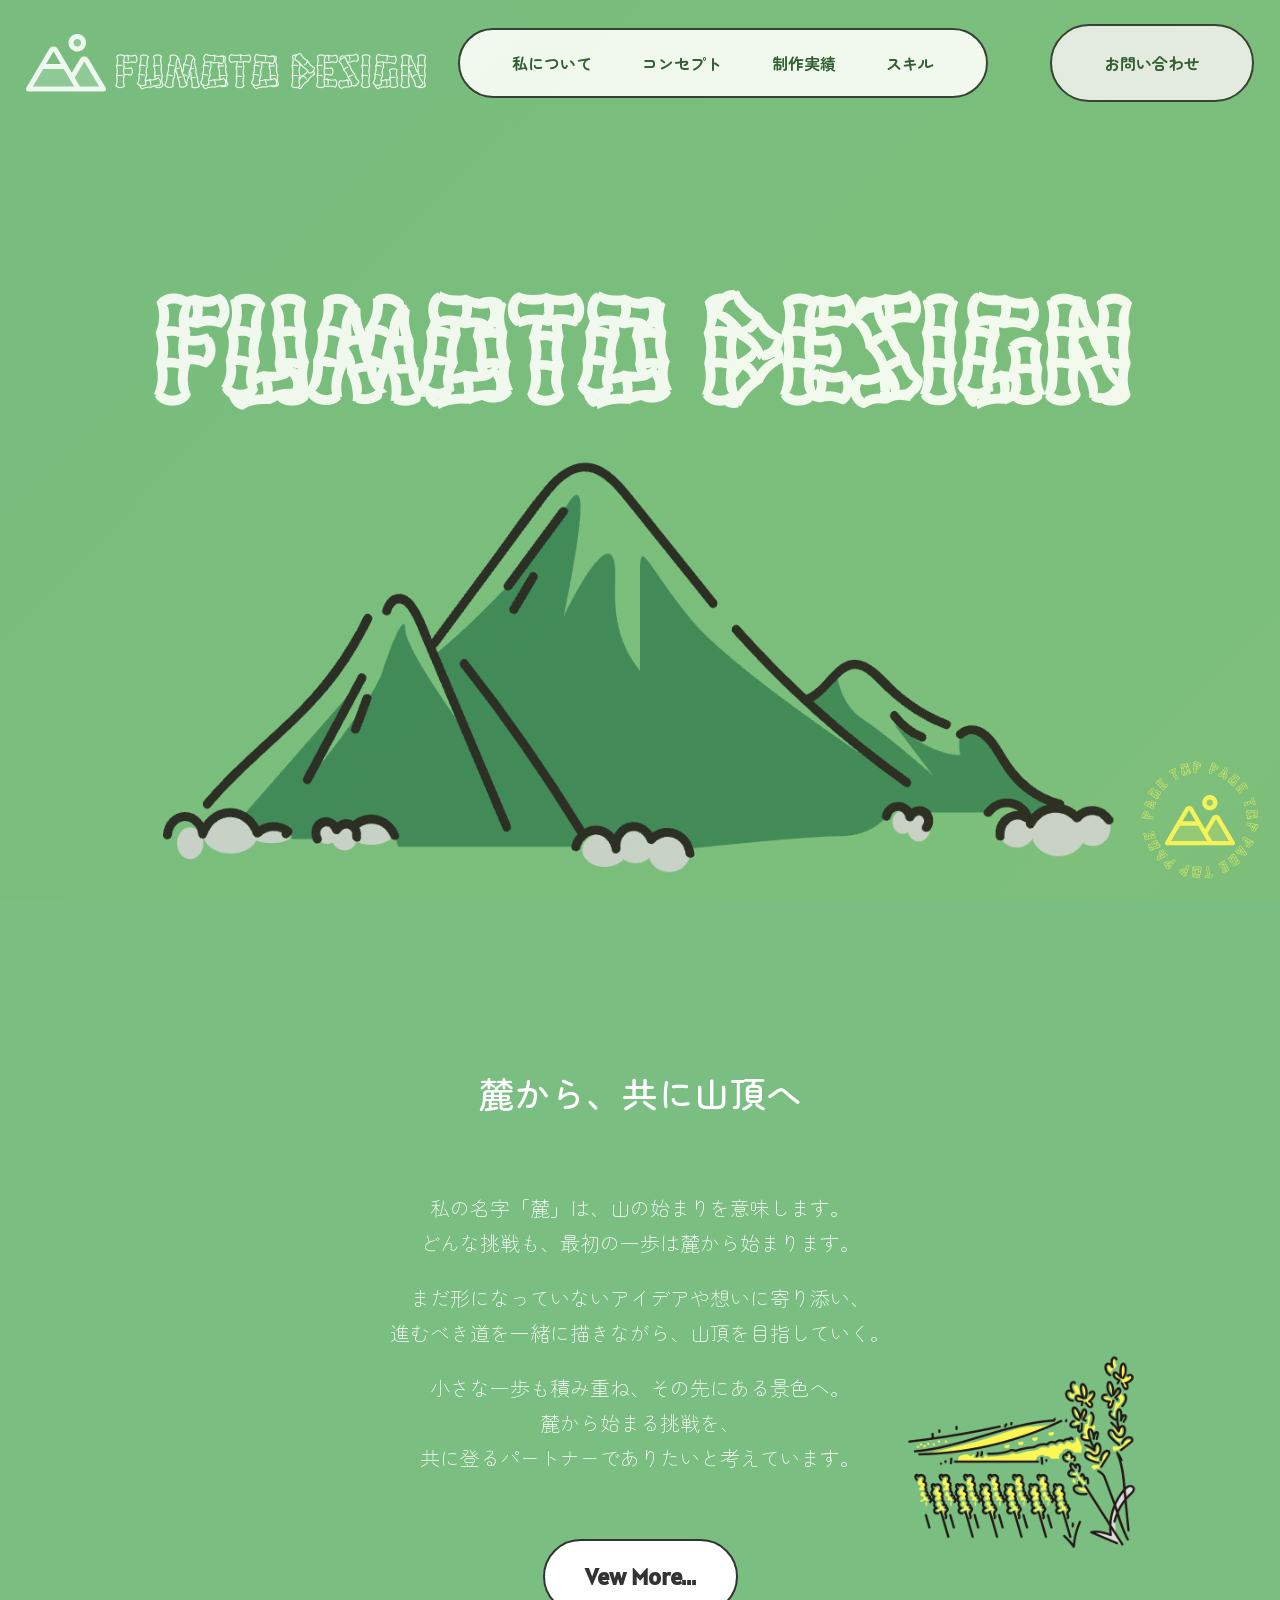
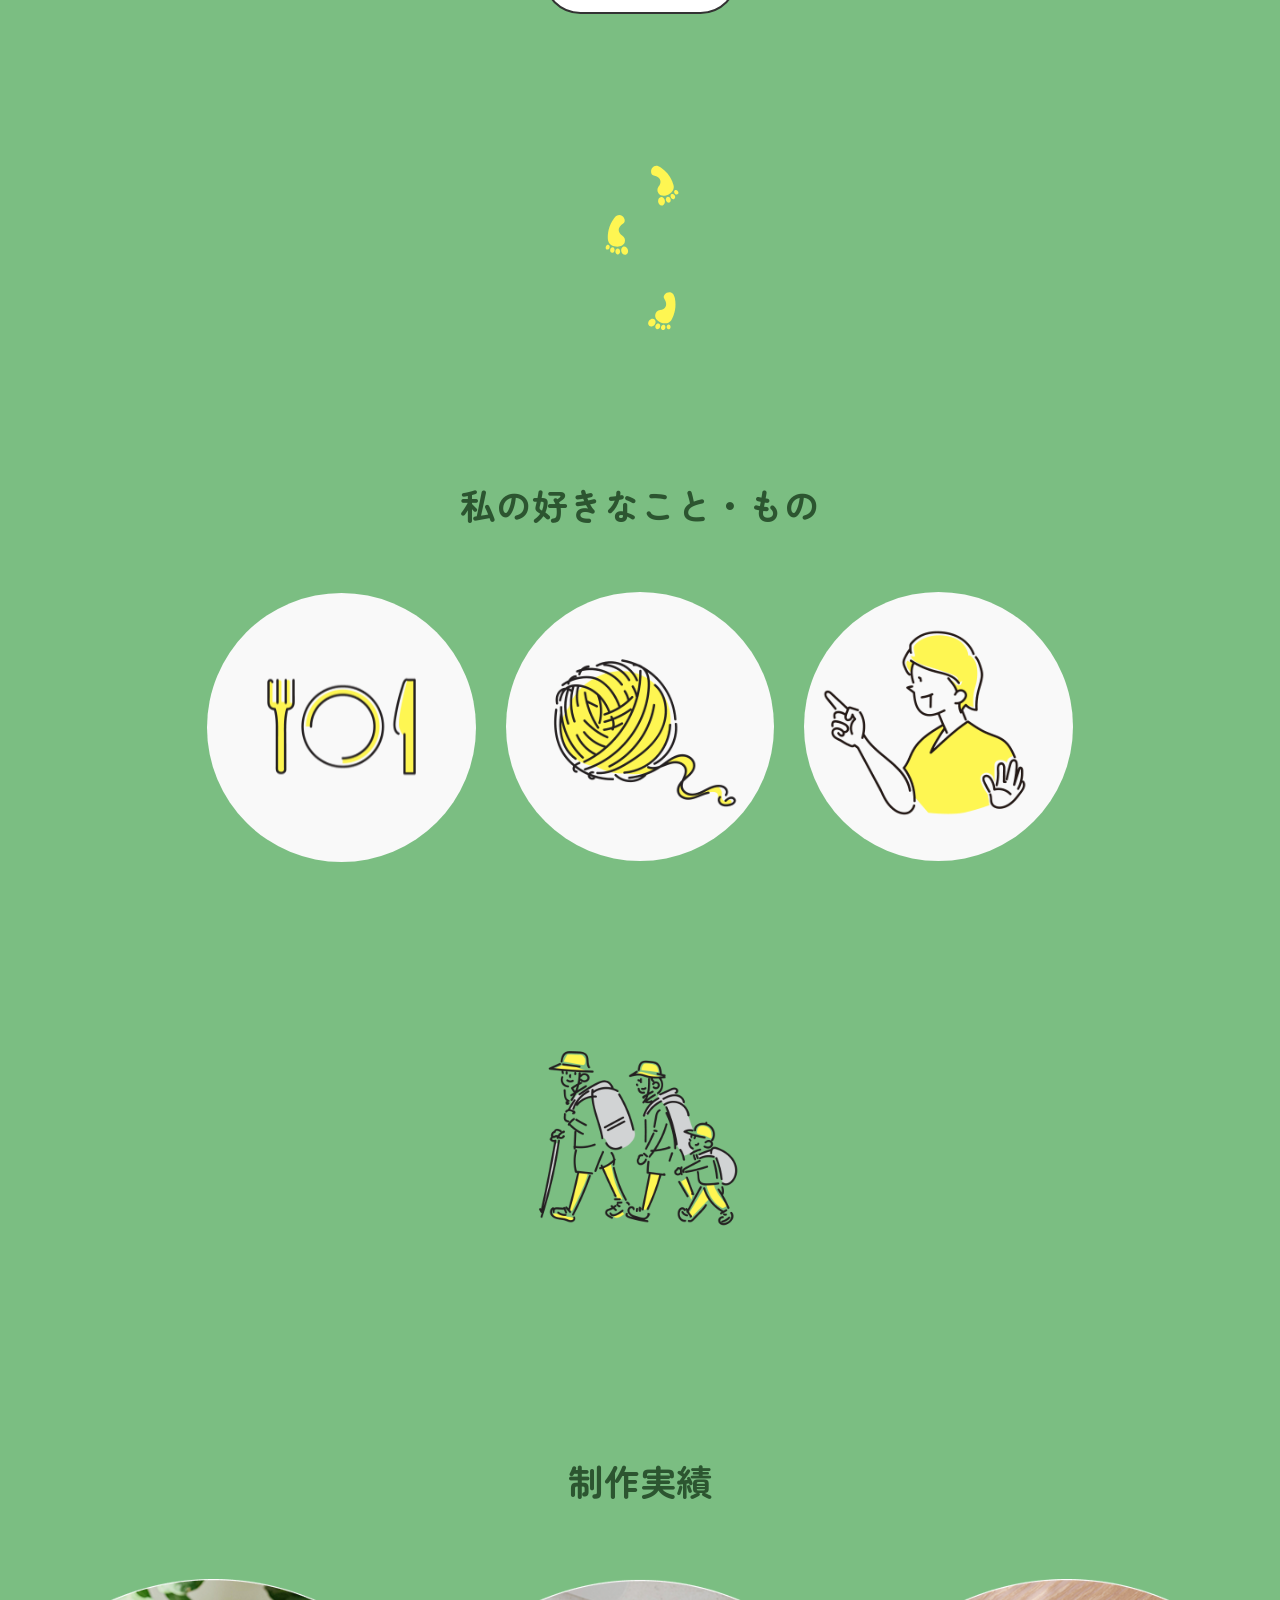
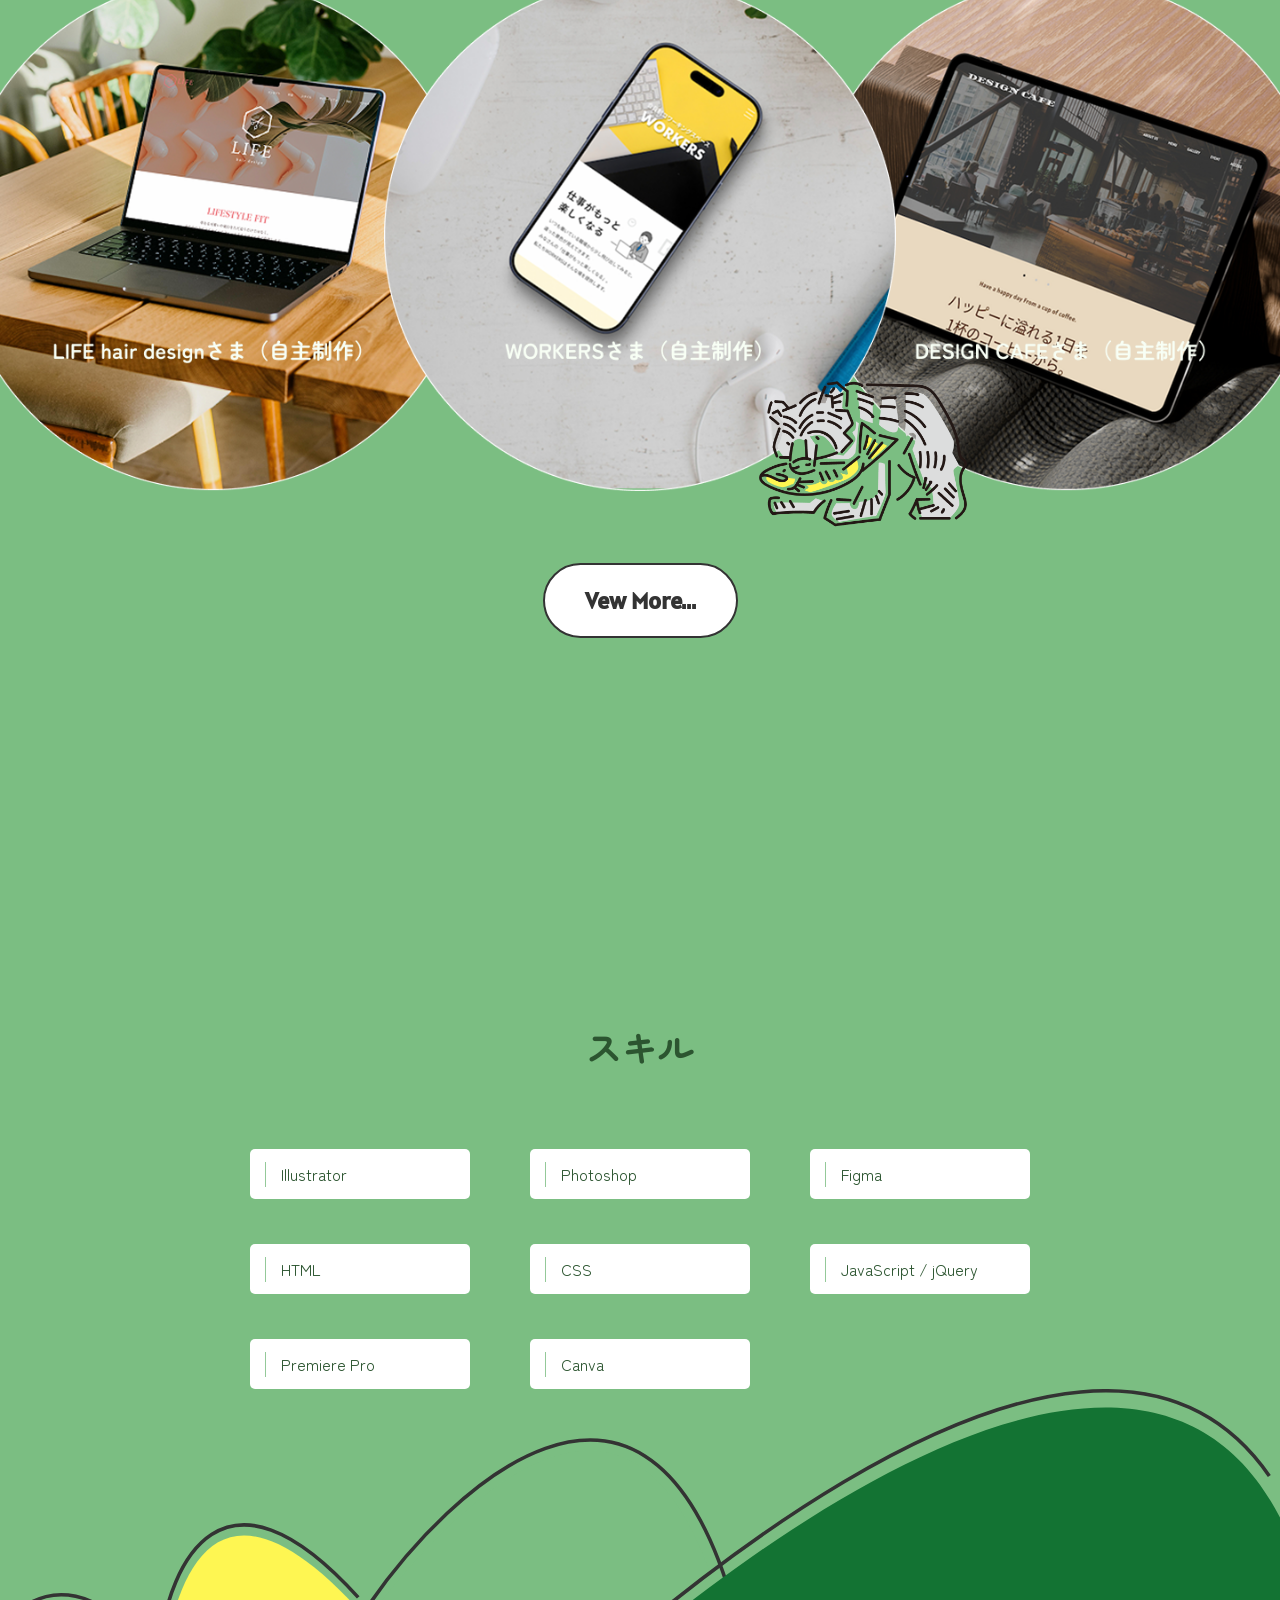
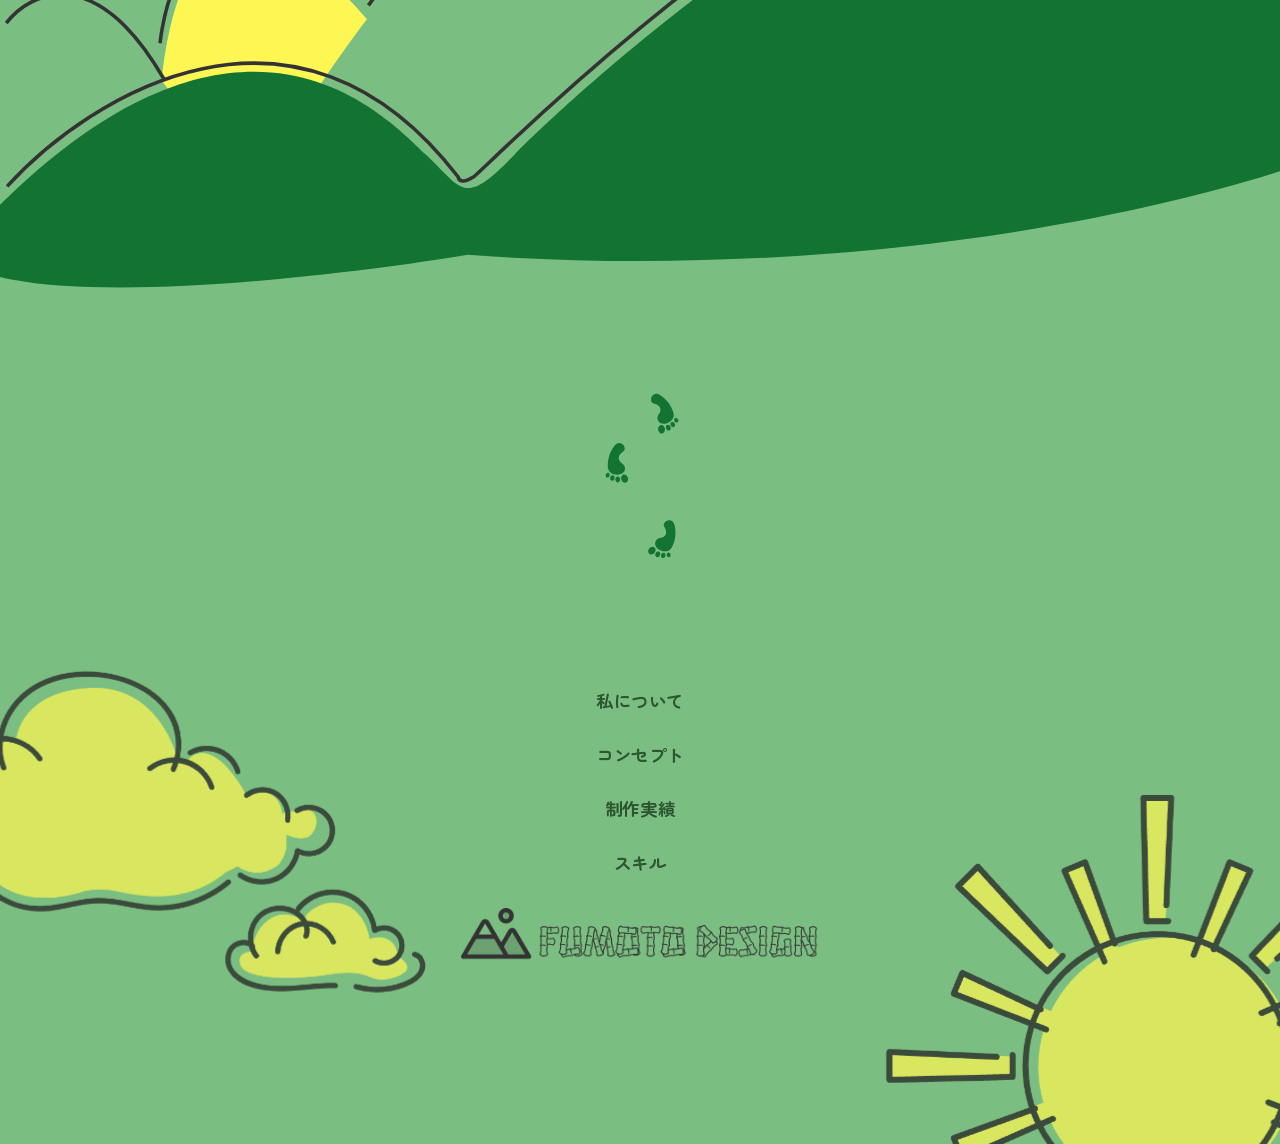
==== index.html @ b8df030d "5月7日ポートフォリオ リンクの設定" ====
<!DOCTYPE html>
<html lang="ja">

<head>
    <meta charset="UTF-8">
    <meta name="viewport" content="width=device-width, initial-scale=1.0">
    <title>ポートフォリオ_麓美和子</title>
    <link rel="stylesheet" href="./css/reset.css">
    <link rel="stylesheet" href="./css/style.css">
    <link rel="stylesheet" href="./css/about.css">
    <link rel="preconnect" href="https://fonts.googleapis.com">
    <link rel="preconnect" href="https://fonts.gstatic.com" crossorigin>
    <link
        href="https://fonts.googleapis.com/css2?family=Alatsi&family=Diplomata+SC&family=Hanalei&family=Hind:wght@300;400;500;600;700&family=Noto+Sans+JP:wght@100..900&family=Zen+Maru+Gothic:wght@400;500;700&display=swap"
        rel="stylesheet">

    <script src="https://ajax.googleapis.com/ajax/libs/jquery/3.7.1/jquery.min.js"></script>
    <script type="text/javascript" src="https://cdnjs.cloudflare.com/ajax/libs/jquery/3.6.0/jquery.min.js"></script>

</head>

<body>
    <!-- ↓ここを追加（これがないとアニメーションが映る場所がありません） -->
    <div class="circle">
        <div class="animation-bg"></div>
    </div>
    <!-- ↑ここまで -->

    <div class="mainvisual">
        <header class="header_wrap">
            <img src="./image/logo.png" alt="ロゴ">
            <nav class="pc_nav">
                <ul>
                    <li><a href="about.html">私について</a></li>
                    <li><a href="#concept">コンセプト</a></li>
                    <li><a href="production.html">制作実績</a></li>
                    <li><a href="#skill">スキル</a></li>
                </ul>
            </nav>

            <div class="sp_btn">
                <span></span>
            </div>

            <!-- スマホ版メニュー -->
            <nav class="sp_nav">
                <ul>
                    <li><a href="about.html">私について</a></li>
                    <li><a href="#concept">コンセプト</a></li>
                    <li><a href="production.html">制作実績</a></li>
                    <li><a href="#skill">スキル</a></li>
                    <li><a href="contact.html">お問い合わせ</a></li>
                </ul>
            </nav>

            <button class="pc_p"><a href="contact.html">お問い合わせ</a></button>
        </header>
        <h1>FUMOTO <br class="br-sp">DESIGN</h1>
        <div class="mainmountain">
            <img src="./image/mainmountain.svg" alt="メインの山">
        </div>
        <div class="name" id="concept">
            <p>麓から、共に山頂へ</p>
        </div>
        <div class="concept">
            <p>私の名字「麓」は、<br class="sp_br">山の始まりを意味します。<br>
                どんな挑戦も、<br class="sp_br">最初の一歩は麓から始まります。<br>
            </p>
            <p>
                まだ形になっていない<br class="sp_br">アイデアや想いに寄り添い、<br>
                進むべき道を一緒に描きながら、<br class="sp_br">山頂を目指していく。<br>
            </p>
            <p>
                小さな一歩も積み重ね、その先にある景色へ。<br>
                麓から始まる挑戦を、<br>
                共に登るパートナーでありたいと<br class="sp_br">考えています。</p>
        </div>
        <div class="grassland">
            <img src="./image/grassland.svg" alt="草原">
        </div>
    </div>


    <div class="button">
        <button>
            Vew More...
        </button>
    </div>

    <div class="yellowfootprints">
        <img src="./image/yellowfootprints.svg" alt="黄色の足跡">
    </div>

    <section>
        <h2>私の好きなこと・もの</h2>
        <div class="myfavorit">
            <div class="item">
                <img src="./image/eat.svg" onmouseover="this.src='./image/eat_hover.svg'"
                    onmouseout="this.src='./image/eat.svg'">
                <p class="eat_p">EAT</p>
            </div>

            <div class="item">
                <img src="./image/make.svg" onmouseover="this.src='./image/make_hover.svg'"
                    onmouseout="this.src='./image/make.svg'">
                <p class="make_p">MAKE</p>
            </div>

            <div class="item">
                <img src="./image/speak.svg" onmouseover="this.src='./image/talk_hover.svg'"
                    onmouseout="this.src='./image/speak.svg'">
                <p class="talk_p">TALK</p>
            </div>
        </div>
        <div class="more_p">
            <button>Vew More...</button>
        </div>
    </section>

    <section class="climber">
        <img src="./image/climber.svg" alt="登山者">
    </section>

    <section>
        <h2>制作実績</h2>
        <div class="productionresults_pc">
            <img src="./image/productionresults_pc.png" alt="制作実績">
            <div class="bear">
                <img src="./image/bear.svg" alt="クマ">
            </div>
        </div>
        <div class="production_sp">
            <img src="./image/hairsalon_sp.png" alt="ヘアサロンの画像">
            <img src="./image/workers_sp.png" alt="ワーカーズの画像">
            <img src="./image/designcafe_sp.png" alt="デザインカフェの画像">
        </div>
        <div class="button2">
            <button>
                Vew More...
            </button>
        </div>
        <div class="tree">
            <img src="./image/yellowtree_sp.svg" alt="黄色の木">
            <img src="./image/yellowtree_sp.svg" alt="黄色の木">
        </div>
    </section>
    <section class="skill-top" id="skill">
        <h2>スキル</h2>
        <div class="skill-card">
            <div class="skill1">
                <p>Illustrator</p>
                <p>Photoshop</p>
                <p>Figma</p>
            </div>
            <div class="skill2">
                <p>HTML</p>
                <p>CSS</p>
                <p>JavaScript / jQuery</p>
            </div>
            <div class="skill3">
                <p>Premiere Pro</p>
                <p>Canva</p>
            </div>
        </div>
        <div class="mountainillustration">
            <img src="./image/mountainillustration.svg" alt="山のイラスト">
        </div>
    </section>

    <div class="greenfootprints">
        <img src="./image/greenfootprints.svg" alt="緑の足跡">
    </div>
    <footer>
        <ul>
            <li><a href="about.html">私について</a></li>
            <li><a href="#concept">コンセプト</a></li>
            <li><a href="production.html">制作実績</a></li>
            <li><a href="#skill">スキル</a></li>
        </ul>
        <div class="logoblack">
            <img src="./image/logo-black.png" alt="黒いロゴ">
        </div>
        <div class="sun">
            <img src="./image/sun.svg" alt="太陽">
        </div>
        <div class="cloud">
            <img src="./image/cloud.svg" alt="雲">
        </div>
    </footer>


    <a href="#" class="circle-top-btn">
        <div class="rotating-text">
            <svg viewBox="0 0 100 100">
                <path id="circlePath" d="M 50, 50 m -47, 0 a 47,47 0 1,1 94,0 a 47,47 0 1,1 -94,0" fill="none" />
                <text>
                    <textPath href="#circlePath">
                        PAGE TOP PAGE TOP PAGE TOP PAGE TOP
                    </textPath>
                </text>
            </svg>
        </div>
        <img src="./image/logoyellow.svg" alt="ページトップボタンの通常時" class="img-default">
        <img src="./image/topbuttongreen.svg" alt="ページトップボタンの黄色版" class="img-scroll">
    </a>


    <script>
        $(function () {
            $(".sp_btn").on("click", function () {
                $(".sp_btn").toggleClass("open");
                $(".sp_nav").fadeToggle();
            });
        })

        // スクロールするとロゴの色変更
        $(function () {
            $(window).on("scroll", function () {
                const mountain = $(".mountainillustration").offset().top; + $(".mountainillustration").innerHeight();
                const windowHeight = $(window).innerHeight()
                if (mountain - windowHeight + 300 < $(this).scrollTop()) {
                    $(".js-header").addClass("headerColorScroll");
                    $(".circle-top-btn").addClass("is-active");
                } else {
                    $(".js-header").removeClass("headerColorScroll");
                    $(".circle-top-btn").removeClass("is-active");
                }
            });
        });
    </script>

</body>

<div id="loading">
    <div class="kvArea" id="loading_box">
        <div class="img_box"><img src="./image/loading.svg" alt="" class="fadeUp"></div>
    </div>
</div>

<script>
    $(window).on('load', function () {
        $("#loading").delay(1500).fadeOut('slow');//ローディング画面を1.5秒（1500ms）待機してからフェードアウト
        $("#loading_box").delay(1200).fadeOut('slow');//ローディング画像を1.2秒（1200ms）待機してからフェードアウト
    });
</script>

</html>
---- css/style.css ----
@charset "utf-8";

html {
    scroll-behavior: smooth;
}

body {
    background: linear-gradient(#61bb6a, #d3e6d5);
}





/* 円が消えた後に、下のコンテンツを触れるようにするための設定 */
.circle {
    pointer-events: none;
}

.circle .animation-bg {
    background: #7BBE82;
    /* あなたのブランドカラーですね */
    position: fixed;
    z-index: 9999;
    /* 他のどの要素よりも上に表示させる */
    top: calc(50% - 1rem);
    left: calc(50% - 1rem);
    width: 2rem;
    height: 2rem;
    border-radius: 50%;

    /* アニメーションの指示 */
    animation-name: PageAnime-circle;
    animation-duration: 0.8s;
    animation-timing-function: ease-in-out;
    animation-fill-mode: forwards;
}

/* アニメーションの中身：巨大(100倍)から消失(0)へ */
@keyframes PageAnime-circle {
    0% {
        transform: scale(100);
        opacity: 1;
    }

    100% {
        transform: scale(0);
        opacity: 1;
    }
}










.mainvisual {
    color: #ffffff;
}

.pc_nav a {
    /* 下準備：アニメーションを滑らかにするため */
    background-image: linear-gradient(yellow, yellow);
    background-repeat: no-repeat;
    background-position: center left;
    /* 線の開始位置 */
    background-size: 0% 30%;
    /* 最初は横幅0%、高さ40%（線の太さ） */
    transition: background-size 0.3s;

    display: inline;
    /* インライン要素に適用 */
    text-decoration: none;
}

.pc_nav a:hover {
    cursor: pointer;
    background-size: 100% 40%;
}

.pc_p:hover,
.button button:hover,
.button2 button:hover,
.more_p button:hover {
    cursor: pointer;
    background-color: #FFFCB8;
}


.header_wrap {
    display: flex;
    justify-content: space-between;
    align-items: center;
    padding: 24px 2% 0;
    position: absolute;
    top: 0;
    left: 0;
    width: 100%;
    box-sizing: border-box;
}

.header_wrap p,
.pc_nav {
    background: #ffffff;
    padding: 25px 52px;
    font-size: 16px;
    border-radius: 50px;
    cursor: pointer;
    color: #2c5530;
    font-family: "Zen Maru Gothic";
    border: 2px #333333 solid;
}


.pc_nav ul {
    list-style: none;
    display: flex;
    gap: 50px;
}

.pc_nav li,
.pc_p {
    color: #2c5530;
    font-family: "Zen Maru Gothic";
    font-weight: 700;
}

/* スマホ版メニュー */
.sp_nav {
    position: absolute;
    top: 0;
    left: 0;
    width: 100%;
    height: 100vh;
    background: rgb(144, 190, 153);
    z-index: 1;
}

.sp_nav ul {
    height: 100%;
    display: flex;
    flex-direction: column;
    align-items: center;
    justify-content: center;
    gap: 48px;
}

.sp_nav li {
    color: #fff;
    font-size: 36px;
    font-family: "Zen Maru Gothic";
    cursor: pointer;
}

.pc_p {
    padding: 25px 52px;
    border-radius: 50px;
    font-size: 16px;
    font-family: "Zen Maru Gothic";
    cursor: pointer;
    border: 2px #333333 solid;
}

.sp_nav,
.pc_p .sp_btn {
    display: none;
}

@media screen and (max-width:1175px) {
    .name p {
        font-size: 24px !important;
    }

    .concept p {
        font-size: 16px !important;
    }

    .pc_nav,
    .pc_p {
        display: none;
    }

    .sp_btn {
        display: block;
        height: 20px;
        cursor: pointer;
        position: absolute;
        top: 30px;
        right: 20px;
        z-index: 2;
    }

    .sp_btn span {
        display: block;
        width: 40.5px;
        height: 2px;
        background-color: #ffffff;
        position: relative;
        top: 10px;
    }

    .sp_btn span::before,
    .sp_btn span::after {
        content: "";
        display: block;
        width: 40.5px;
        height: 2px;
        background-color: #ffffff;
        position: absolute;
    }

    .sp_btn span::before {
        bottom: 10px;
    }

    .sp_btn span::after {
        top: 10px;
    }
}


h1 {
    color: #ffffff;
    font-family: "Hanalei";
    font-size: 150px;
    text-align: center;
    margin-top: 272px;
    margin-bottom: 36px;
}

.name p {
    color: #ffffff;
    font-family: "Zen Maru Gothic";
    font-weight: 500;
    text-align: center;
    margin-bottom: 80px;
    margin-top: 200px;
    font-size: 36px;
}

.concept p {
    color: #ffffff;
    font-family: "Zen Maru Gothic";
    font-weight: 300;
    width: 500px;
    margin: 0 auto;
    line-height: 1.75;
    text-align: center;
    margin-bottom: 1em;
    font-size: 20px;
}

.mainmountain img {
    display: block;
    margin: 0 auto;
    width: 83%;
}

.concept {
    position: absolute;
    left: 0;
    right: 0;
    width: 100%;
}

.grassland img {
    display: block;
    margin-left: 70%;
    top: 0;
    width: 21%;
    position: relative;
    top: 120px;
}

.button {
    margin-top: 80px;
}

.button,
.yellowfootprints {
    margin-bottom: 150px;
}

.button,
.button2,
.more_p {
    text-align: center;
    font-family: "Hanalei";
}

.button button,
.button2 button {
    background: #ffffff;
    padding: 20px 40px;
    font-size: 24px;
    border-radius: 50px;
    cursor: pointer;
    font-family: "Alatsi";
    font-weight: 600;
    color: #333333;
    border: 2px solid #333333;
}

.yellowfootprints img {
    display: block;
    margin: 0 auto;
    width: 7%;
}

h2 {
    color: #2C5530;
    font-family: "Zen Maru Gothic";
    font-weight: bold;
    text-align: center;
    font-size: 36px;
}

.myfavorit {
    display: flex;
    gap: 30px;
    justify-content: center;
    margin-bottom: 150px;
    margin-top: 70px;
}

.item {
    cursor: pointer;
    width: 21%;
}







@media screen and (min-width:1175px) {
    .myfavorit p {
        display: none;
    }

    .more_p {
        display: none;
    }

    .production_sp {
        display: none;
    }

    .br-sp {
        display: none;
    }
}


.climber img {
    display: block;
    margin: 0 auto;
    width: 240px;
    margin-bottom: 210px;
}

.productionresults_pc>img {
    display: block;
    margin: 0 auto;
    width: 100%;
    margin-top: 81px;
    margin-bottom: 72px;
}

.productionresults_pc {
    position: relative;
}

.bear img {
    width: 25%;
    position: absolute;
    left: 55%;
    top: 60%;
}

.button2 {
    margin-bottom: 390px;
}

.skill-card p {
    color: #2C5530;
    /* border-left: 1px solid #94C999; */
    font-family: "Zen Maru Gothic";
    font-weight: normal;
    padding-left: 15px;
    align-items: center;
    background-color: #ffffff;
    width: 205px;
    height: 50px;
    align-items: center;
    display: flex;
    gap: 15px;
    border-radius: 5px;
}

.skill-card p::before {
    content: "";
    display: block;
    width: 1px;
    height: 50%;
    background-color: #94c999;
}

.skill-card {
    display: flex;
    flex-direction: column;
    gap: 45px;
    width: fit-content;
    margin: 0 auto;
}

.skill1,
.skill2,
.skill3 {
    display: flex;
    align-items: center;
    gap: 60px;
    z-index: 2;
}

.skill1 {
    margin-top: 85px;
}

.skill-top {
    position: relative;
}

.mountainillustration img {
    display: block;
    margin: 0 auto;
    width: 111%;
    margin-bottom: 104px;
    top: 55%;
    z-index: 1;
}

.greenfootprints img {
    display: block;
    margin: 0 auto;
    width: 7%;
    margin-bottom: 150px;
    margin-top: 88px;
}

footer ul {
    list-style: none;
}

footer ul li {
    font-family: "Zen Maru Gothic";
    font-weight: bold;
    color: #2C5530;
    font-size: 16px;
    margin-bottom: 38px;
    text-align: center;
}

.logoblack img {
    display: block;
    margin: 0 auto;
    width: 250px;
}


footer {
    position: relative;
    padding-bottom: 96px;
}

.sun img {
    position: absolute;
    bottom: 0;
    right: 0%;
    width: 38%;
    opacity: 0.9;
}

.cloud img {
    position: absolute;
    bottom: 0;
    left: 0%;
    width: 38%;
    opacity: 0.9;
}





/* ボタン全体の固定位置 */
.circle-top-btn {
    position: fixed;
    bottom: 30px;
    right: 30px;
    width: 100px;
    height: 100px;
    display: flex;
    align-items: center;
    justify-content: center;
    text-decoration: none;
}

/* SVG（文字）を回転させる設定 */
.rotating-text {
    position: absolute;
    width: 100%;
    height: 100%;
    animation: rotateText 10s linear infinite;
    /* 10秒で1周、無限に続く */
}

@keyframes rotateText {
    0% {
        transform: rotate(0deg);
    }

    100% {
        transform: rotate(360deg);
    }
}

/* SVG内のフォント設定 */
svg {
    width: 100%;
    height: 100%;
    overflow: visible;
}

text {
    font-size: 16px;
    font-family: "Hanalei";
    letter-spacing: 2px;
    fill: #FFF75E;
    /* 文字の色 */
    transition: 0.3s;
}


.header_wrap img {
    cursor: pointer;
}



/* ホバー時に少し大きくする演出 */
.circle-top-btn:hover {
    transform: scale(1.1);
    transition: 0.3s;
}

footer ul li {
    transform: scale(1.1);
}


/* ばつ用 */
.sp_btn.open span {
    background: transparent;
}

.sp_btn.open span::before {
    bottom: 0;
    transform: rotate(45deg);
}

.sp_btn.open span::after {
    top: 0;
    transform: rotate(135deg);
}

/* 初期状態：スクロール後の画像を隠す */
.circle-top-btn .img-scroll {
    display: none;
}

/* スクロール後（is-activeがついた時） */
.circle-top-btn.is-active .img-default {
    display: none;
    /* 通常画像を隠す */
}

.circle-top-btn.is-active .img-scroll {
    display: block;
    /* スクロール後画像を表示 */
}

/* 必要に応じてSVGテキストの色もここで変更できます */
.circle-top-btn.is-active text {

    fill: #61bb6a;
}

@media screen and (min-width:1175px) {
    .tree img {
        display: none;
    }
}

@media screen and (max-width:1175px) {

    .item {
        width: 100%;
    }

    h1 {
        font-size: 120px;
        margin-top: 176px;
    }

    .button button,
    .button2 button {
        font-size: 16px;
        padding: 12px 36px;
        margin-top: 80px;
    }

    .button2 {
        margin-bottom: 48px;
    }



    .tree img {
        margin-bottom: 128px;
        margin: 0 auto;
    }





    section h2 {
        font-size: 24px;
    }

    .myfavorit {
        flex-direction: column;
        position: relative;
    }

    .myfavorit img {
        width: 300px;
        border: 1px solid #ffffff;
        border-radius: 200px;
        padding: 10px;
        display: block;
        margin-left: auto;
        margin-right: auto;
    }

    .myfavorit p {
        font-family: "Zen Maru Gothic";
        color: #2B432E;
        font-size: 60px;
        font-weight: 700;
        text-align: center;
    }

    .eat_p {
        position: absolute;
        top: 270px;
        left: 50%;
        transform: translateX(-50%);
    }

    .make_p {
        position: absolute;
        top: 620px;
        left: 50%;
        transform: translateX(-50%);
    }

    .talk_p {
        position: absolute;
        top: 970px;
        left: 50%;
        transform: translateX(-50%);
    }

    .more_p button {
        font-size: 16px;
        font-family: "Alatsi";
        font-weight: 700;
        color: #333333;
        background: #ffffff;
        border: 2px solid #333333;
        padding: 12px 36px;
        border-radius: 50px;
        margin-bottom: 88px;
        cursor: pointer;
    }

    .button2 {
        font-size: 16px;
    }

    .productionresults_pc img {
        display: none;
    }

    .production_sp {
        text-align: center;
    }

    .production_sp img {
        margin-top: 40px;
        border: 1px solid #ffffff;
        border-radius: 200px;
        /* padding: 5px; */
    }

    .tree img {
        border: none;
    }

    .button2 button {
        margin-top: 88px;
    }

    .skill-card {
        gap: 20px;
    }

    .skill1,
    .skill2,
    .skill3 {
        flex-direction: column;
        gap: 20px;
    }

    .mountainillustration img {
        top: 110%;
        width: 200%;
    }

    .greenfootprints img {
        margin-top: 88px;
        width: 26%;
    }
}



/* ローディング画面 */
#loading {
    position: fixed;
    top: 0;
    left: 0;
    bottom: 0;
    width: 100%;
    height: 100%;
    z-index: 99999;
    background: linear-gradient(135deg, #61BB6A, #98D53E);
    text-align: center;
}

#loading_box {
    position: absolute;
    top: 50%;
    left: 50%;
    transform: translate(-50%, -50%);
}

#loading .kvArea {
    width: 100%;
}

#loading .kvArea .img_box {
    text-align: center;
}

#loading .kvArea .img_box img {
    max-width: 100%;
    height: auto;
}

.fadeUp {
    animation-name: fadeUpAnime;
    animation-duration: 1.2s;
    animation-delay: 1.2s;
    animation-fill-mode: forwards;
    opacity: 1;
}

@keyframes fadeUpAnime {
    from {
        opacity: 1;
        transform: translateY(0);
    }

    to {
        opacity: 0;
        transform: translateY(-100px);
    }
}

@media screen and (max-width:475px) {
    .header_wrap img {
        width: 80%;
    }

    h1 {
        font-size: 64px;
    }

    .concept p {
        width: 300px;
    }
}

@media screen and (max-width:830px) {
    .grassland img {
        display: none;
    }

    .button button {
        margin-top: 360px;
    }
}

@media screen and (min-width:475px) {
    .sp_br {
        display: none;
    }
}
---- css/about.css ----
@charset "utf-8";


/* 円が消えた後に、下のコンテンツを触れるようにするための設定 */
.circle {
    pointer-events: none;
}

.circle .animation-bg {
    background: #7BBE82;
    /* あなたのブランドカラーですね */
    position: fixed;
    z-index: 9999;
    /* 他のどの要素よりも上に表示させる */
    top: calc(50% - 1rem);
    left: calc(50% - 1rem);
    width: 2rem;
    height: 2rem;
    border-radius: 50%;

    /* アニメーションの指示 */
    animation-name: PageAnime-circle;
    animation-duration: 0.8s;
    animation-timing-function: ease-in-out;
    animation-fill-mode: forwards;
}

/* アニメーションの中身：巨大(100倍)から消失(0)へ */
@keyframes PageAnime-circle {
    0% {
        transform: scale(100);
        opacity: 1;
    }

    100% {
        transform: scale(0);
        opacity: 1;
    }
}










body {
    background: #7BBE82;
}

.pc_nav a {
    /* 下準備：アニメーションを滑らかにするため */
    background-image: linear-gradient(yellow, yellow);
    background-repeat: no-repeat;
    background-position: center left;
    /* 線の開始位置 */
    background-size: 0% 30%;
    /* 最初は横幅0%、高さ40%（線の太さ） */
    transition: background-size 0.3s;

    display: inline;
    /* インライン要素に適用 */
    text-decoration: none;
}

.pc_nav a:hover {
    cursor: pointer;
    background-size: 100% 40%;
}

.pc_p:hover,
.removebutton button:hover,
.button2 button:hover,
.more_p button:hover {
    cursor: pointer;
    background-color: #FFFCB8;
}








.header_wrap {
    display: flex;
    justify-content: space-between;
    align-items: center;
    padding: 24px 2% 0;
    width: 100%;
    box-sizing: border-box;
}

.header_wrap p,
.pc_nav {
    background: #ffffff;
    padding: 25px 52px;
    font-size: 16px;
    border-radius: 50px;
    cursor: pointer;
    color: #2c5530;
    font-family: "Zen Maru Gothic";
    border: 2px #333333 solid;
}


.pc_nav ul {
    list-style: none;
    display: flex;
    gap: 50px;
}

.pc_nav li,
.pc_p {
    color: #2c5530;
    font-family: "Zen Maru Gothic";
    font-weight: 700;
}

/* スマホ版メニュー */
.sp_nav {
    position: absolute;
    top: 0;
    left: 0;
    width: 100%;
    height: 100vh;
    background: rgb(144, 190, 153);
    z-index: 1;
}

.sp_nav ul {
    height: 100%;
    display: flex;
    flex-direction: column;
    align-items: center;
    justify-content: center;
    gap: 48px;
}

.sp_nav li {
    color: #fff;
    font-size: 36px;
    font-family: "Zen Maru Gothic";
}

.sp_nav,
.pc_p .sp_btn {
    display: none;
}

.pc_p {
    padding: 25px 52px;
    border-radius: 50px;
    font-size: 16px;
    font-family: "Zen Maru Gothic";
    cursor: pointer;
    border: 2px #333333 solid;
}

@media screen and (max-width:1175px) {

    .pc_nav,
    .pc_p {
        display: none;
    }

    .sp_btn {
        display: block;
        height: 20px;
        cursor: pointer;
        position: absolute;
        top: 30px;
        right: 20px;
        z-index: 2;
    }

    .sp_btn span {
        display: block;
        width: 40.5px;
        height: 2px;
        background-color: #ffffff;
        position: relative;
        top: 10px;
    }

    .sp_btn span::before,
    .sp_btn span::after {
        content: "";
        display: block;
        width: 40.5px;
        height: 2px;
        background-color: #ffffff;
        position: absolute;
    }

    .sp_btn span::before {
        bottom: 10px;
    }

    .sp_btn span::after {
        top: 10px;
    }
}

h2 {
    color: #2c5530;
    font-family: "Zen Maru Gothic";
    font-size: 36px;
    margin-top: 144px;
    text-align: center;
}

section {
    text-align: center;
}

.myprofile img {
    margin-top: 50px;
    border: 3px solid #ffffff;
    border-radius: 50px;
    padding: 7px;
    width: 550px;
}

.myname {
    margin-top: 40px;
    margin-bottom: 150px;
}

.myname p {
    color: #333333;
    font-family: "Zen Maru Gothic";
    font-weight: 500;
    line-height: 1.5;
}

.name {
    font-size: 32px;
}

.nameen {
    font-size: 16px;
}

.reason h3,
.reason p {
    font-family: "Zen Maru Gothic";
    color: #ffffff;
}

.reason h3 {
    font-size: 36px;
    margin-bottom: 48px;
}

.reason p {
    font-size: 16px;
    line-height: 1.75;
    margin-bottom: 144px;
}

.mydream h3,
.mydream p {
    font-family: "Zen Maru Gothic";
    color: #ffffff;
}

.mydream h3 {
    font-size: 36px;
    margin-bottom: 48px;
}

.mydream p {
    font-size: 16px;
    line-height: 1.75;
    margin-bottom: 136px;
}

.reason {
    position: relative;
}

.about_pc {
    position: absolute;
    top: 0;
    left: 0;
    width: 120%;
    z-index: -1;
}

.removebutton button {
    background: #ffffff;
    padding: 15px 45px;
    font-size: 20px;
    border-radius: 50px;
    cursor: pointer;
    font-weight: 600;
    margin-bottom: 176px;
}

.removebutton {
    text-align: center;
}

.greenfootprints img {
    display: block;
    margin: 0 auto;
    margin-bottom: 128px;
}

footer ul {
    list-style: none;
}

footer ul li {
    font-family: "Zen Maru Gothic";
    font-weight: bold;
    color: #2C5530;
    font-size: 16px;
    margin-bottom: 38px;
    text-align: center;
}

.logoblack img {
    display: block;
    margin: 0 auto;
    width: 28%;
    margin-bottom: 87px;
}

/* ばつ用 */
.sp_btn.open span {
    background: transparent;
}

.sp_btn.open span::before {
    bottom: 0;
    transform: rotate(45deg);
}

.sp_btn.open span::after {
    top: 0;
    transform: rotate(135deg);
}

@media screen and (max-width:1175px) {

    .reason,
    .mydream {
        position: relative;
    }

    .about_sp1 {
        position: absolute;
        top: 100px;
        left: 0;
        width: 100%;
        height: 85%;
        z-index: -1;
    }

    .about_sp2 {
        position: absolute;
        top: 70px;
        left: 0;
        width: 100%;
        height: 92%;
        z-index: -1;
    }

    .horizontal-bar {
        width: 290px;
        height: 1px;
        background: #ffffff;
        margin: 0 auto;
        position: relative;
    }

    /* 左側の丸 */
    .horizontal-bar::before {
        content: "";
        position: absolute;
        left: 0;
        top: 50%;
        width: 10px;
        height: 10px;
        background: #ffffff;
        border-radius: 50%;
        transform: translate(-50%, -50%);
    }

    /* 右側の丸 */
    .horizontal-bar::after {
        content: "";
        position: absolute;
        right: 0;
        top: 50%;
        width: 10px;
        height: 10px;
        background: #ffffff;
        border-radius: 50%;
        transform: translate(50%, -50%);
    }

    .reason h3,
    .mydream h3 {
        margin-bottom: 5px;
    }

    .reason p,
    .mydream p {
        margin-top: 20px;
    }


    .myprofile img {
        width: 67%;
    }

    h2 {
        font-size: 24px;
    }

    .name {
        font-size: 24px;
    }

    .nameen {
        font-size: 14px;
    }

    .reason h3,
    .mydream h3 {
        font-size: 24px;
        font-weight: 300;
        line-height: 1.5;
    }

    .reason p,
    .mydream p {
        line-height: 2;
    }

    .about_pc {
        display: none;
    }
}

@media screen and (min-width:1175px) {

    .sp_br,
    .about_sp1,
    .about_sp2 {
        display: none;
    }
}

@media screen and (max-width:475px) {
    .header_wrap img {
        width: 80%;
    }
}
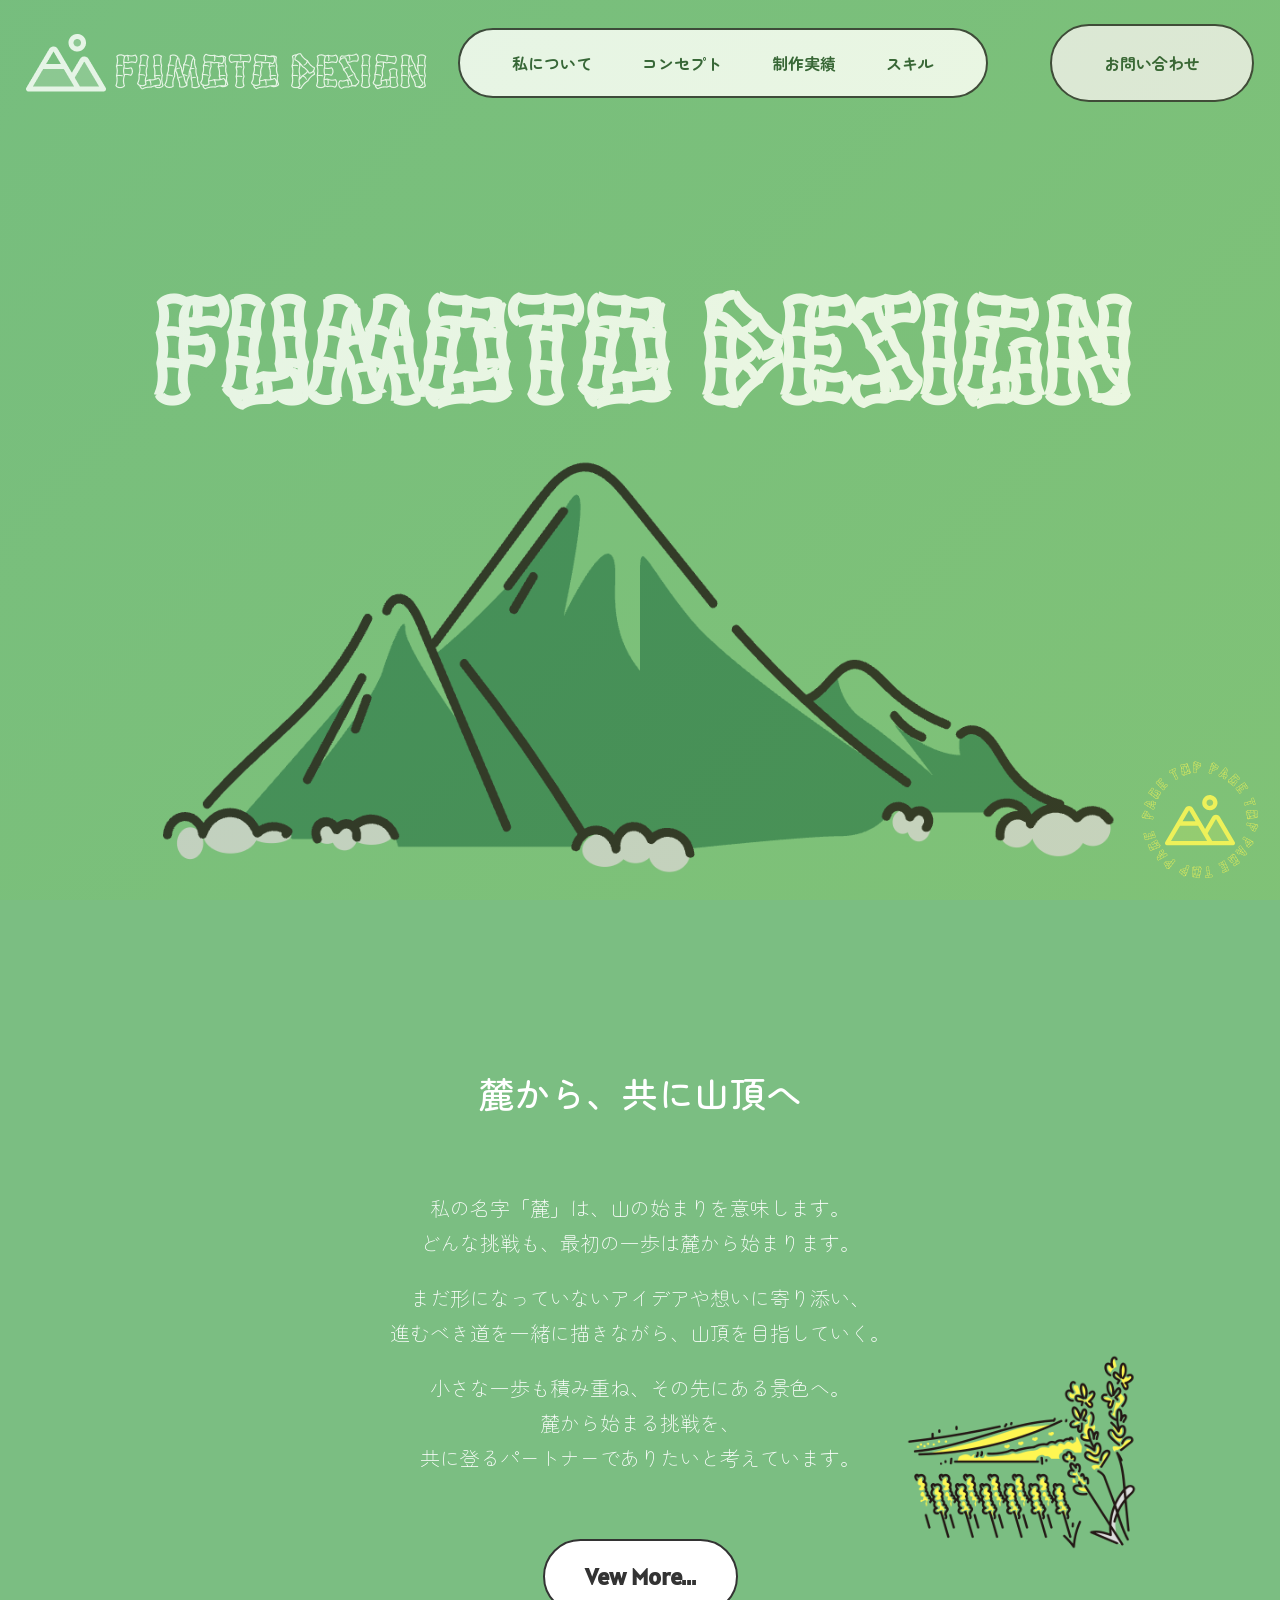
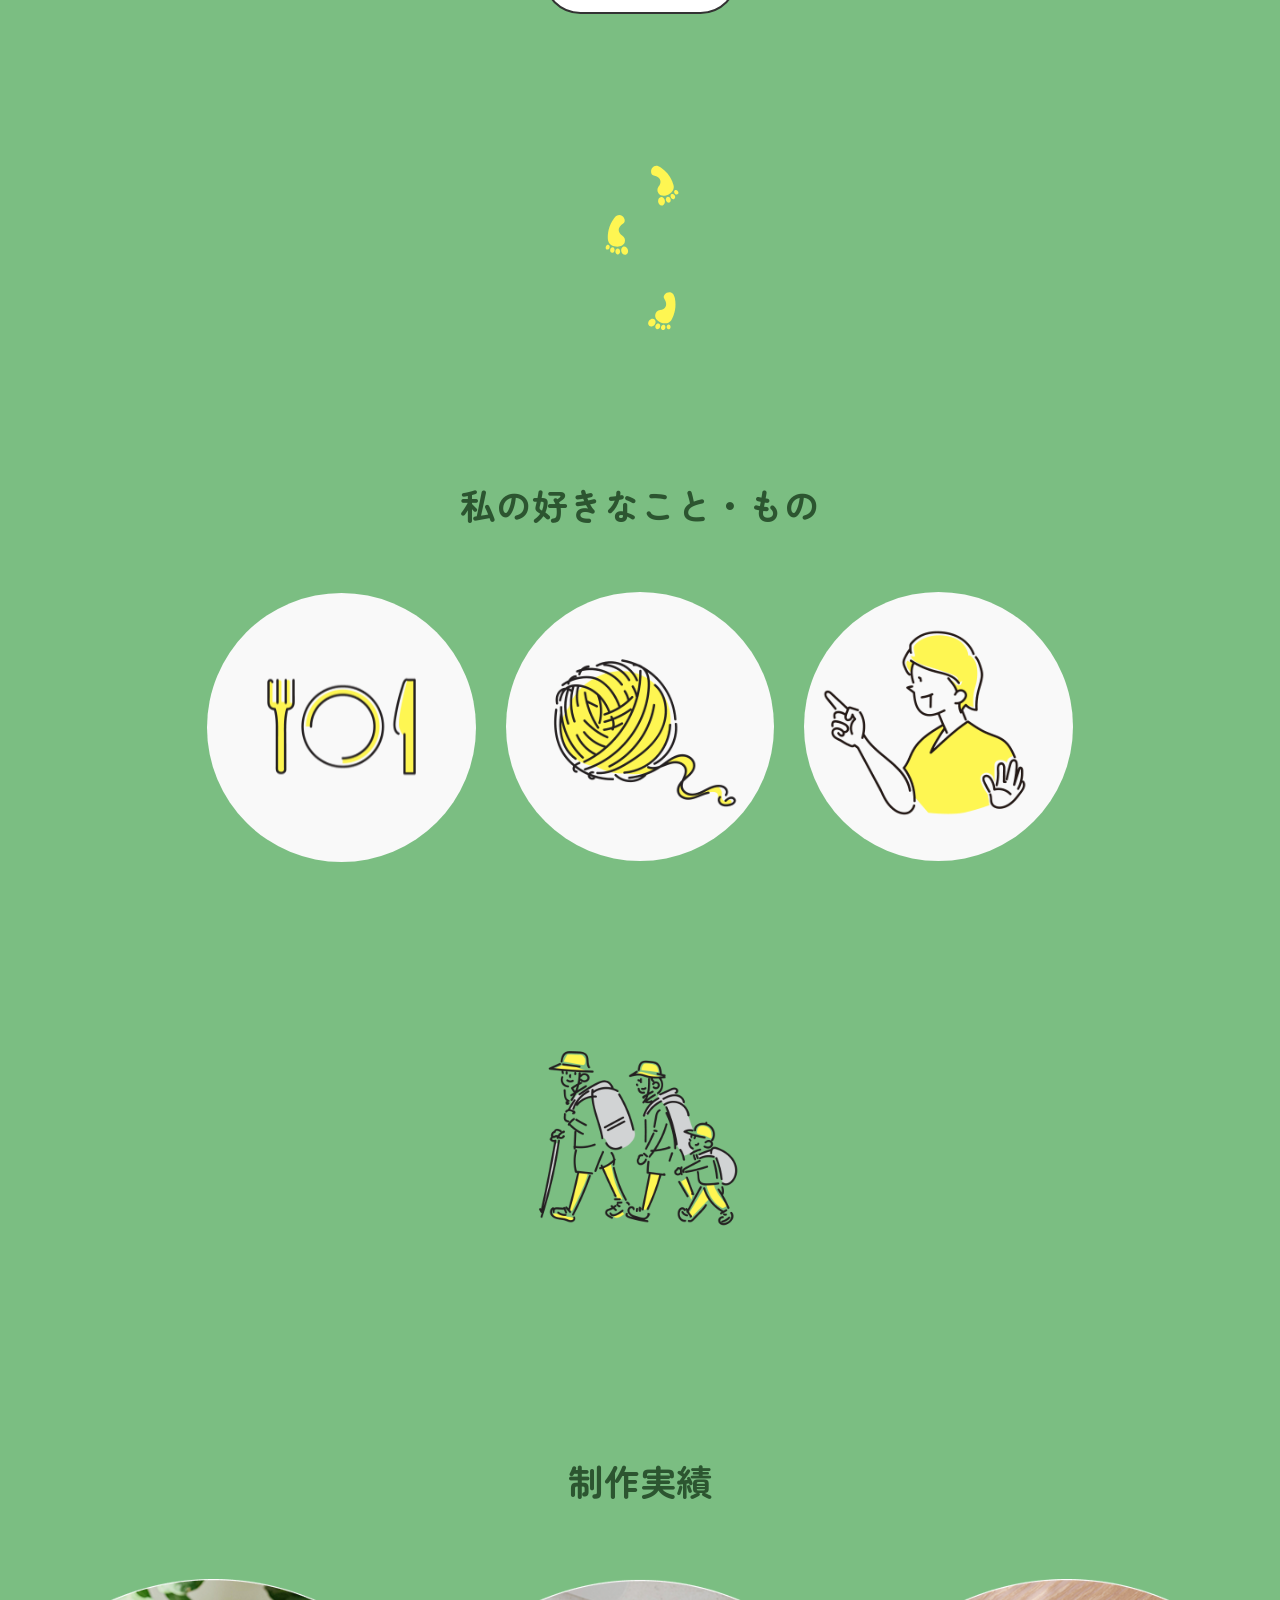
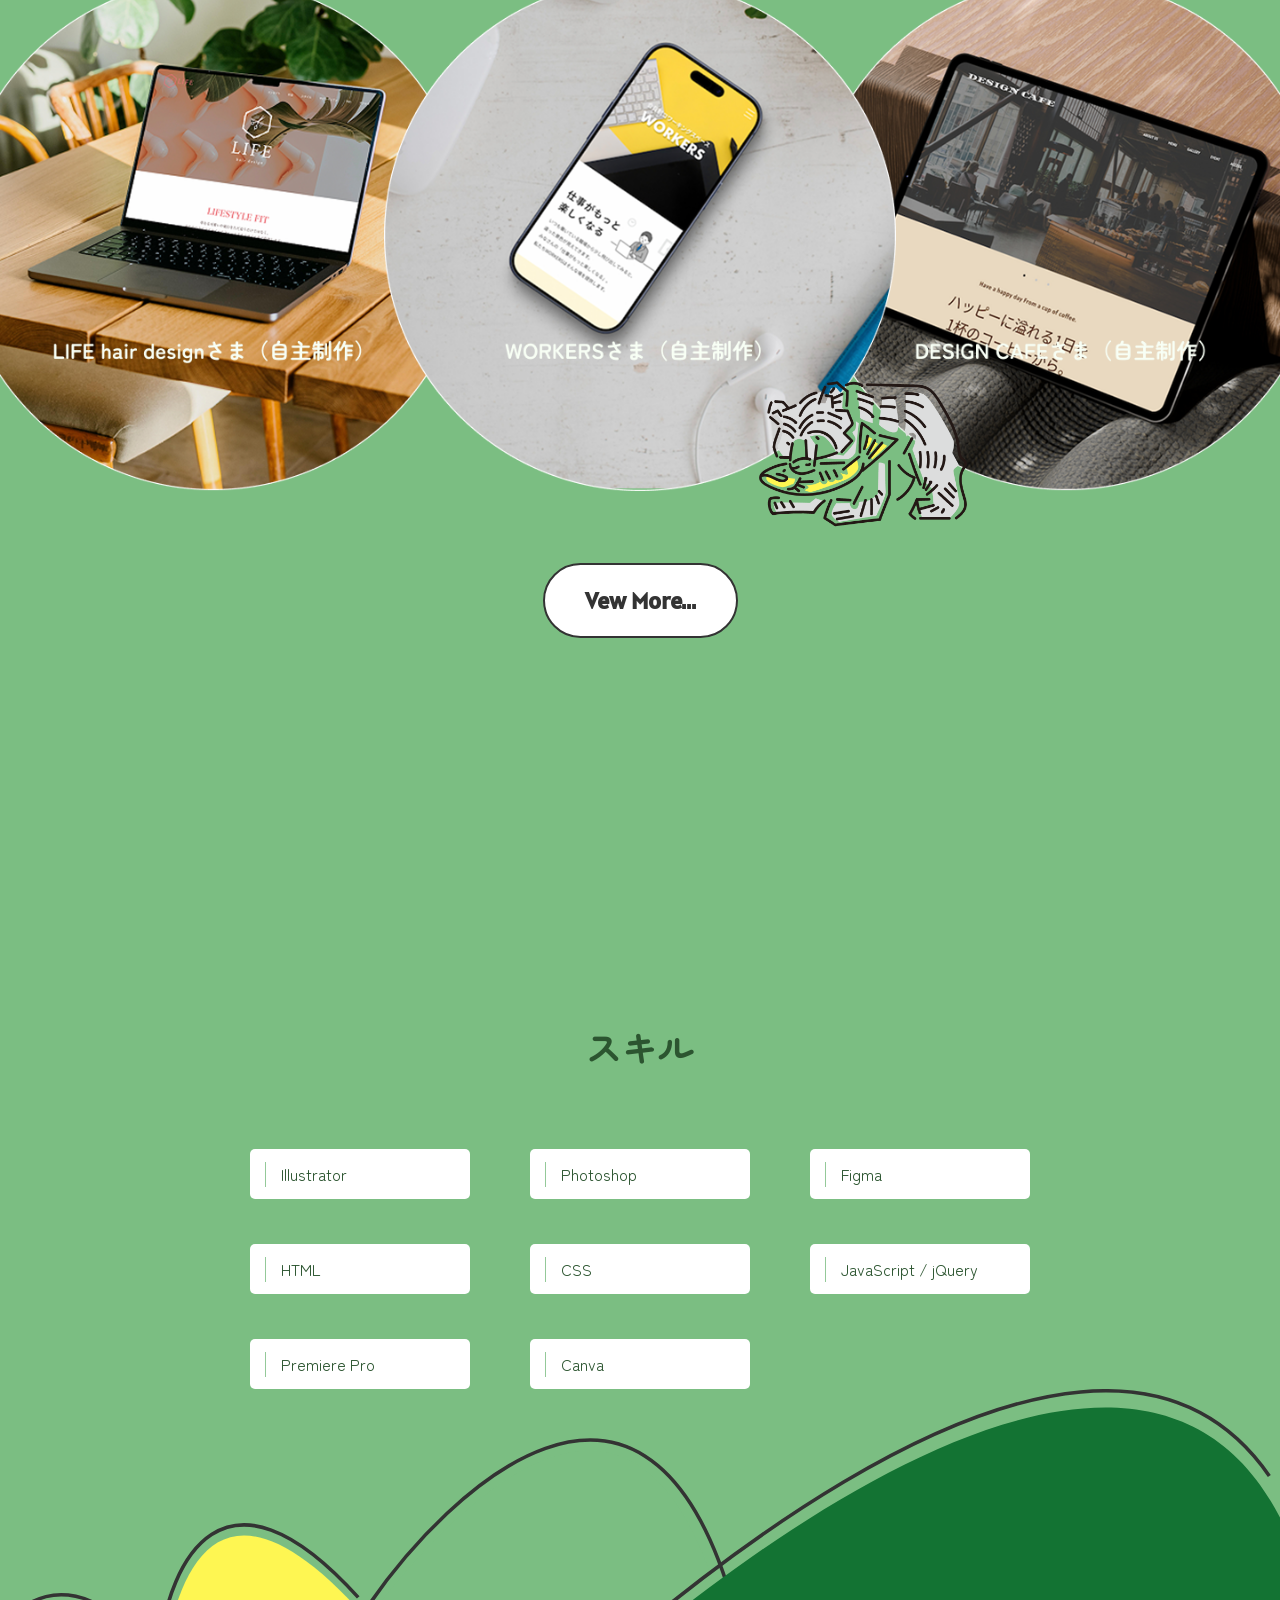
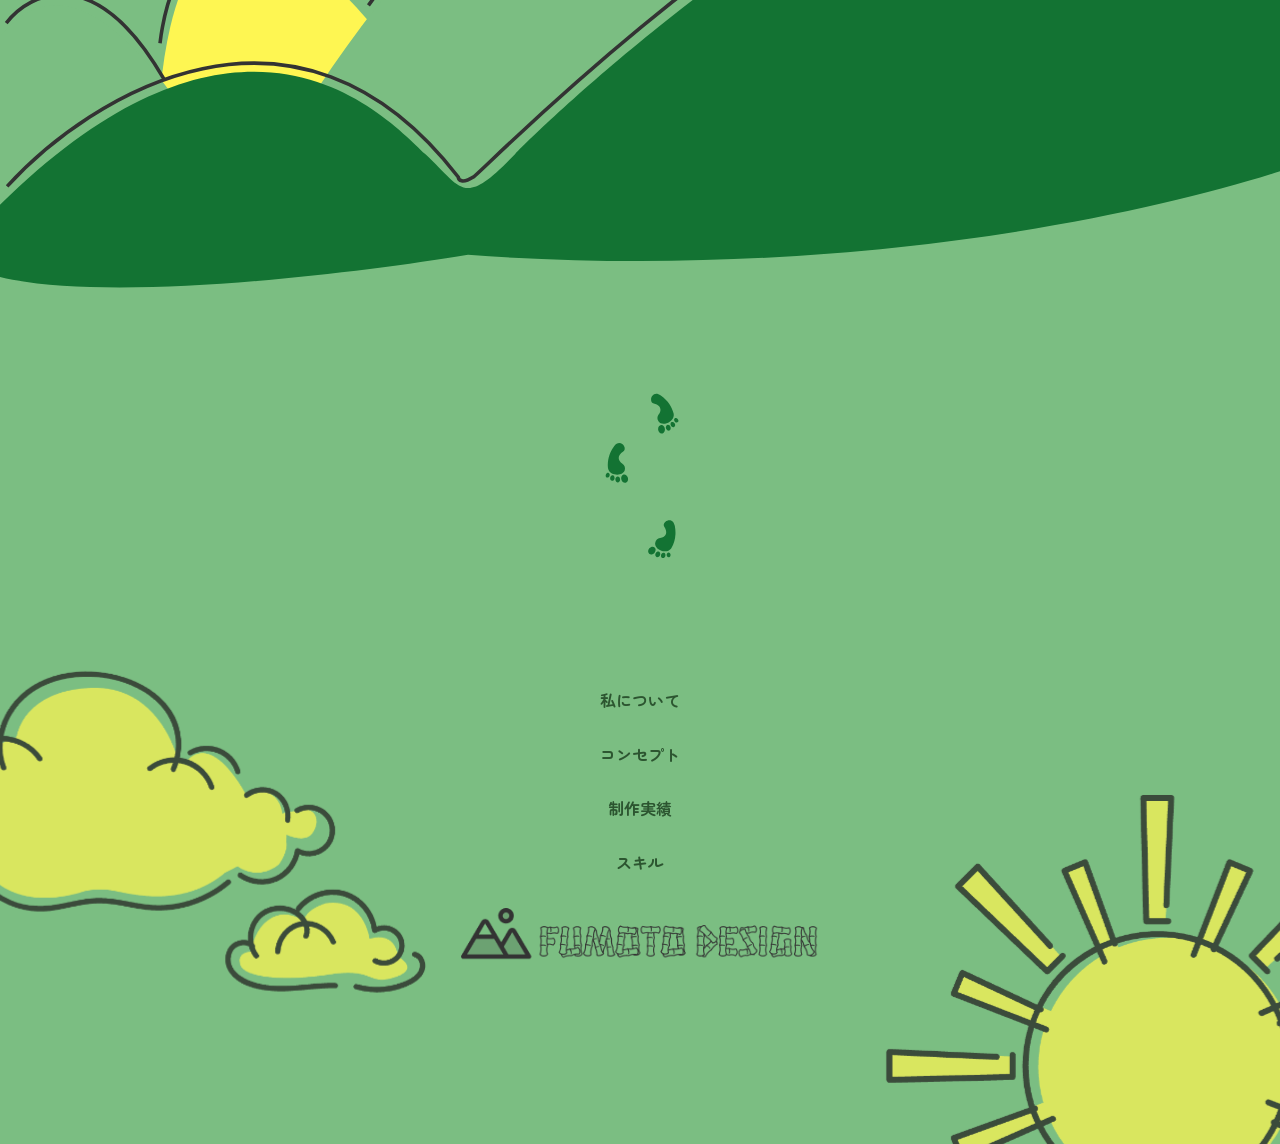
==== commit f3ba9ea5: "5月7日ポートフォリオ ホバーアニメーションの追加" ====
--- a/index.html
+++ b/index.html
@@ -82,9 +82,9 @@
 
 
     <div class="button">
-        <button>
-            Vew More...
-        </button>
+        <a href="about.html"><button>
+                Vew More...
+            </button></a>
     </div>
 
     <div class="yellowfootprints">
@@ -95,25 +95,25 @@
         <h2>私の好きなこと・もの</h2>
         <div class="myfavorit">
             <div class="item">
-                <img src="./image/eat.svg" onmouseover="this.src='./image/eat_hover.svg'"
-                    onmouseout="this.src='./image/eat.svg'">
+                <a href="favorite.html"><img src="./image/eat.svg" onmouseover="this.src='./image/eat_hover.svg'"
+                        onmouseout="this.src='./image/eat.svg'"></a>
                 <p class="eat_p">EAT</p>
             </div>
 
             <div class="item">
-                <img src="./image/make.svg" onmouseover="this.src='./image/make_hover.svg'"
-                    onmouseout="this.src='./image/make.svg'">
+                <a href="favorite.html"><img src="./image/make.svg" onmouseover="this.src='./image/make_hover.svg'"
+                        onmouseout="this.src='./image/make.svg'"></a>
                 <p class="make_p">MAKE</p>
             </div>
 
             <div class="item">
-                <img src="./image/speak.svg" onmouseover="this.src='./image/talk_hover.svg'"
-                    onmouseout="this.src='./image/speak.svg'">
+                <a href="favorite.html"><img src="./image/speak.svg" onmouseover="this.src='./image/talk_hover.svg'"
+                        onmouseout="this.src='./image/speak.svg'"></a>
                 <p class="talk_p">TALK</p>
             </div>
         </div>
         <div class="more_p">
-            <button>Vew More...</button>
+            <a href="favorite.html"><button>Vew More...</button></a>
         </div>
     </section>
 
--- a/css/style.css
+++ b/css/style.css
@@ -464,6 +464,7 @@
     font-size: 16px;
     margin-bottom: 38px;
     text-align: center;
+    cursor: pointer;
 }
 
 .logoblack img {
@@ -551,16 +552,21 @@
     cursor: pointer;
 }
 
+.header_wrap img {
+    transition: opacity 0.3s;
+}
+
+.header_wrap img:hover {
+    opacity: 0.7;
+}
+
 
 
 /* ホバー時に少し大きくする演出 */
-.circle-top-btn:hover {
+.circle-top-btn:hover,
+footer ul li:hover {
     transform: scale(1.1);
     transition: 0.3s;
-}
-
-footer ul li {
-    transform: scale(1.1);
 }
 
 
--- a/css/about.css
+++ b/css/about.css
@@ -40,7 +40,10 @@
 
 
 
-
+footer ul li:hover {
+    transform: scale(1.1);
+    transition: 0.3s;
+}
 
 
 
@@ -80,7 +83,13 @@
 }
 
 
-
+.header_wrap img {
+    transition: opacity 0.3s;
+}
+
+.header_wrap img:hover {
+    opacity: 0.7;
+}
 
 
 
@@ -323,6 +332,7 @@
     font-size: 16px;
     margin-bottom: 38px;
     text-align: center;
+    cursor: pointer;
 }
 
 .logoblack img {
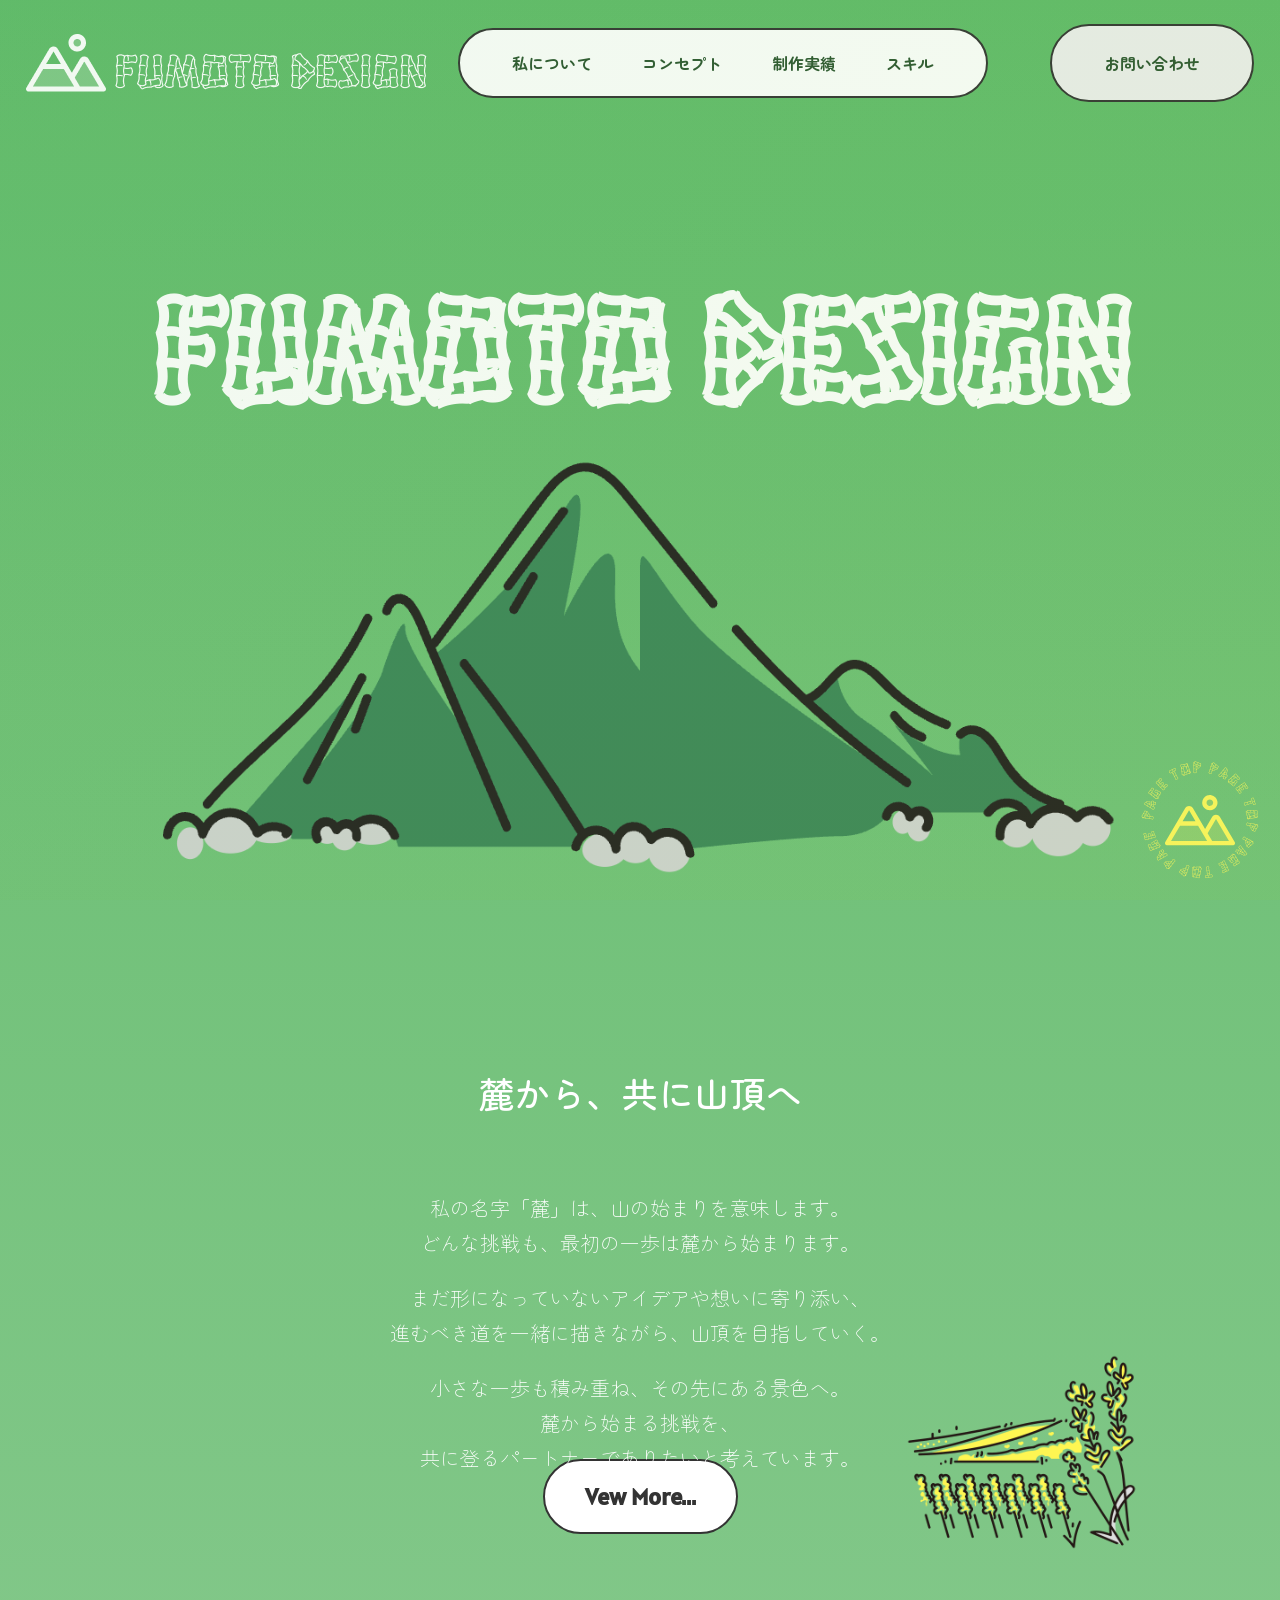
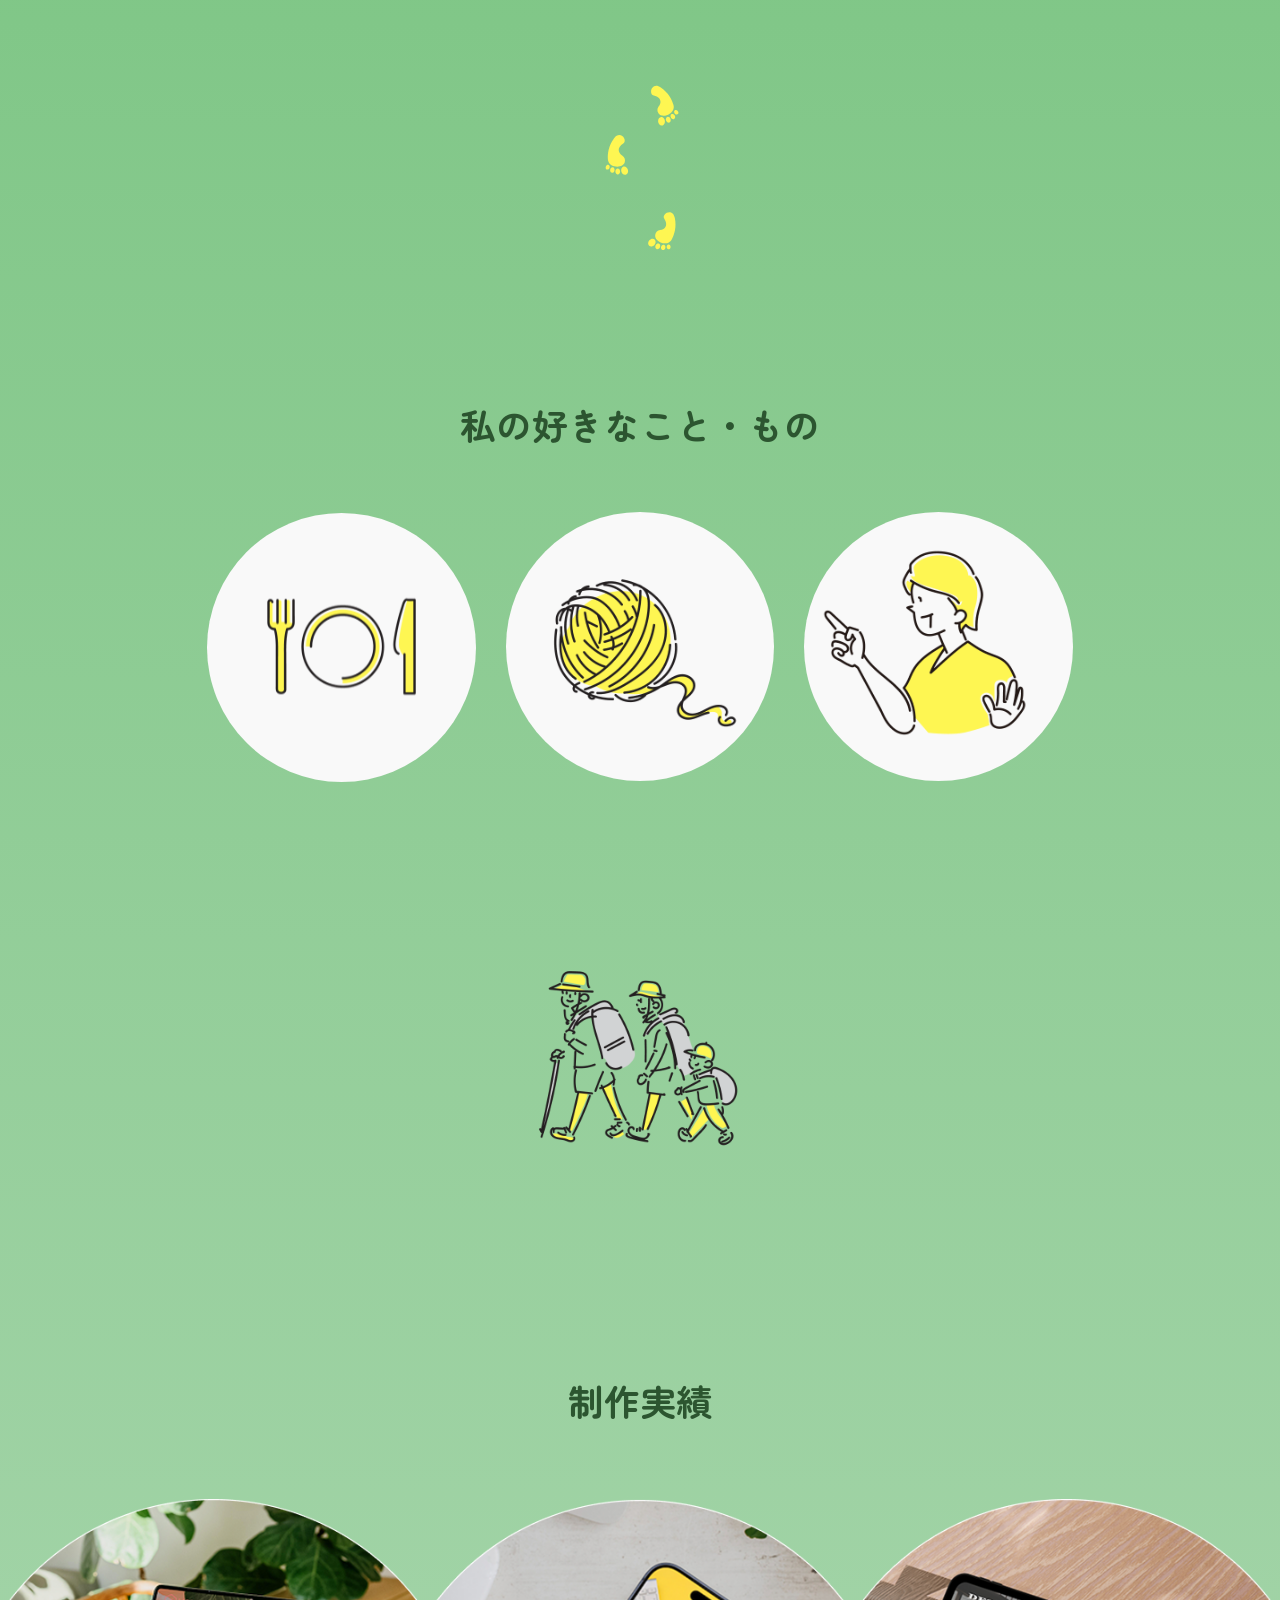
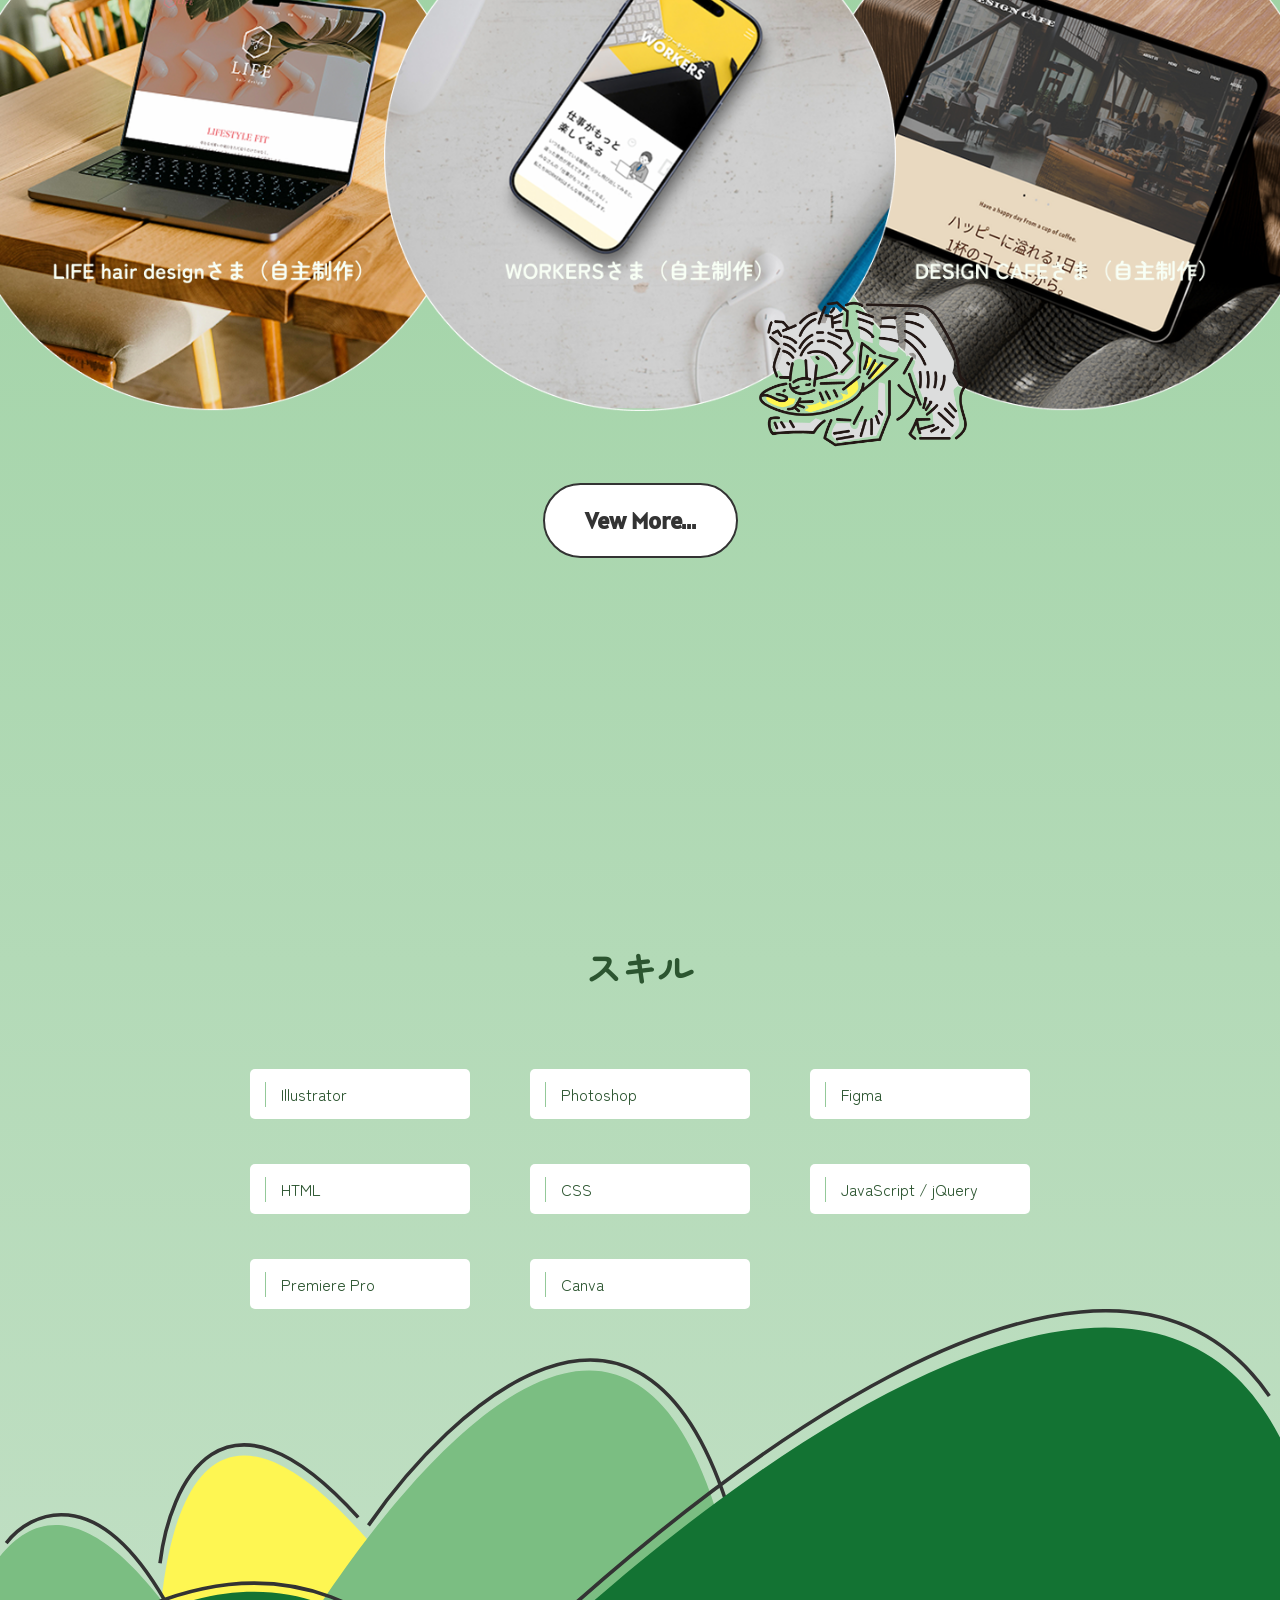
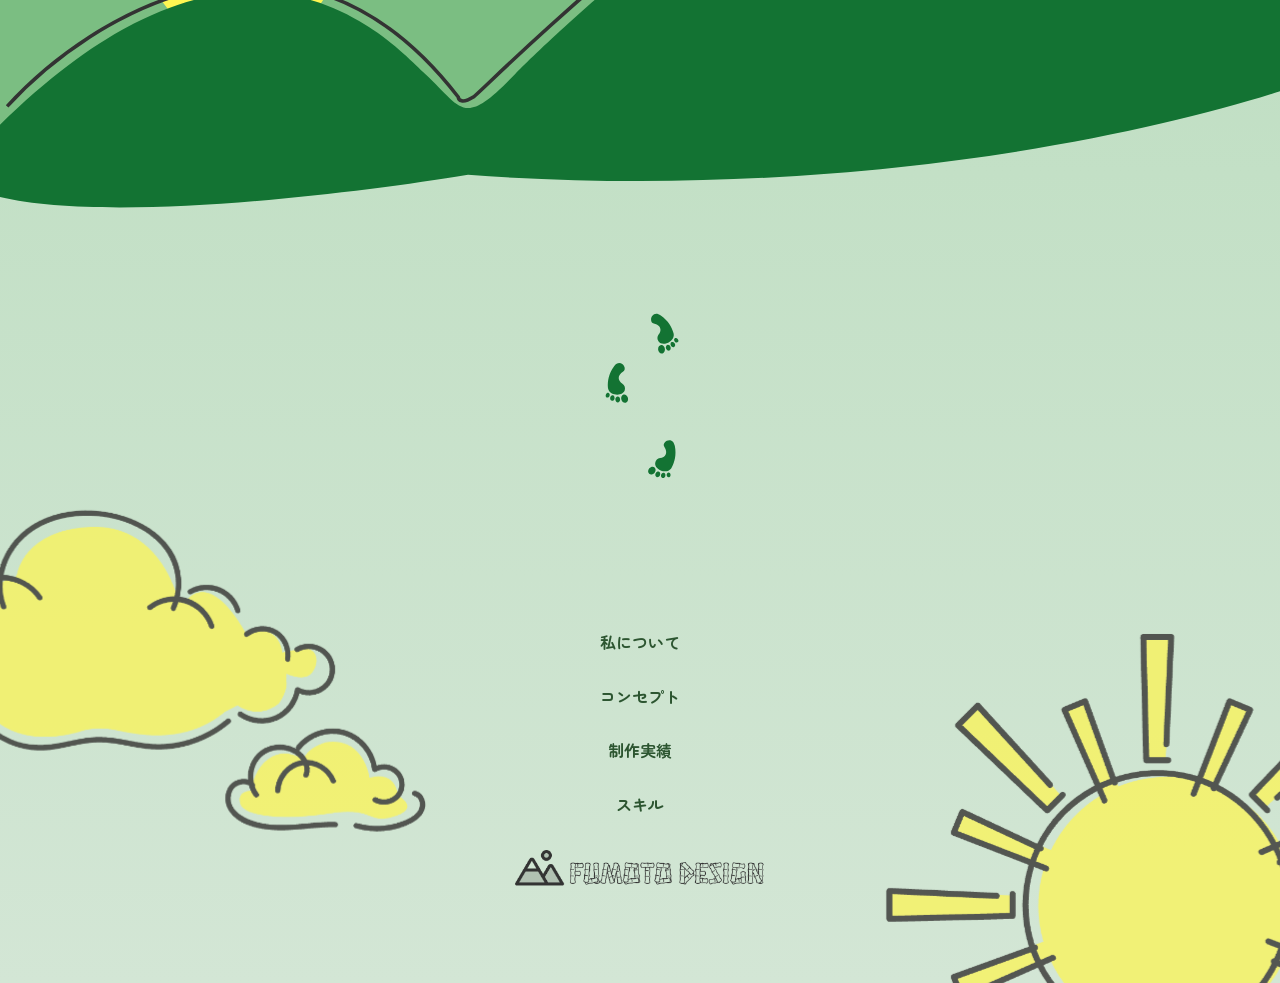
==== commit 8ef5ea33: "修正" ====
--- a/index.html
+++ b/index.html
@@ -7,7 +7,7 @@
     <title>ポートフォリオ_麓美和子</title>
     <link rel="stylesheet" href="./css/reset.css">
     <link rel="stylesheet" href="./css/style.css">
-    <link rel="stylesheet" href="./css/about.css">
+    <!-- <link rel="stylesheet" href="./css/about.css"> -->
     <link rel="preconnect" href="https://fonts.googleapis.com">
     <link rel="preconnect" href="https://fonts.gstatic.com" crossorigin>
     <link
--- a/css/style.css
+++ b/css/style.css
@@ -1,43 +1,45 @@
 @charset "utf-8";
+
+
+
+body {
+    background: linear-gradient(#61bb6a, #d3e6d5);
+}
 
 html {
     scroll-behavior: smooth;
 }
 
-body {
-    background: linear-gradient(#61bb6a, #d3e6d5);
-}
-
 
 
 
 
 /* 円が消えた後に、下のコンテンツを触れるようにするための設定 */
-.circle {
+/* .circle {
     pointer-events: none;
-}
-
-.circle .animation-bg {
-    background: #7BBE82;
-    /* あなたのブランドカラーですね */
-    position: fixed;
-    z-index: 9999;
-    /* 他のどの要素よりも上に表示させる */
-    top: calc(50% - 1rem);
+} */
+
+/* .circle .animation-bg {
+    background: linear-gradient(#61bb6a, #d3e6d5); */
+/* あなたのブランドカラーですね */
+/* position: fixed;
+    z-index: 9999; */
+/* 他のどの要素よりも上に表示させる */
+/* top: calc(50% - 1rem);
     left: calc(50% - 1rem);
     width: 2rem;
     height: 2rem;
-    border-radius: 50%;
-
-    /* アニメーションの指示 */
-    animation-name: PageAnime-circle;
+    border-radius: 50%; */
+
+/* アニメーションの指示 */
+/* animation-name: PageAnime-circle;
     animation-duration: 0.8s;
     animation-timing-function: ease-in-out;
-    animation-fill-mode: forwards;
-}
+    animation-fill-mode: forwards; */
+/* } */
 
 /* アニメーションの中身：巨大(100倍)から消失(0)へ */
-@keyframes PageAnime-circle {
+/* @keyframes PageAnime-circle {
     0% {
         transform: scale(100);
         opacity: 1;
@@ -47,7 +49,7 @@
         transform: scale(0);
         opacity: 1;
     }
-}
+} */
 
 
 
@@ -87,7 +89,9 @@
 .button2 button:hover,
 .more_p button:hover {
     cursor: pointer;
+    color: #2C5530;
     background-color: #FFFCB8;
+    border-color: #2C5530;
 }
 
 
@@ -152,6 +156,7 @@
 .sp_nav li {
     color: #fff;
     font-size: 36px;
+    font-weight: 500;
     font-family: "Zen Maru Gothic";
     cursor: pointer;
 }
@@ -169,6 +174,8 @@
 .pc_p .sp_btn {
     display: none;
 }
+
+
 
 @media screen and (max-width:1175px) {
     .name p {
@@ -276,9 +283,7 @@
     top: 120px;
 }
 
-.button {
-    margin-top: 80px;
-}
+
 
 .button,
 .yellowfootprints {
@@ -624,12 +629,19 @@
         margin-top: 176px;
     }
 
-    .button button,
     .button2 button {
         font-size: 16px;
         padding: 12px 36px;
         margin-top: 80px;
     }
+
+    .button button {
+        font-size: 16px;
+        padding: 12px 36px;
+        margin-top: 500px;
+    }
+
+
 
     .button2 {
         margin-bottom: 48px;
@@ -829,10 +841,6 @@
     .grassland img {
         display: none;
     }
-
-    .button button {
-        margin-top: 360px;
-    }
 }
 
 @media screen and (min-width:475px) {
--- a/css/about.css
+++ b/css/about.css
@@ -45,7 +45,15 @@
     transition: 0.3s;
 }
 
-
+.marker {
+    /* 下半分(60%)に黄色を表示 */
+    background: linear-gradient(transparent 80%, #FFFCB8 80%);
+}
+
+.text-red {
+    font-size: 20px;
+    font-weight: 500;
+}
 
 
 
@@ -69,6 +77,7 @@
     text-decoration: none;
 }
 
+
 .pc_nav a:hover {
     cursor: pointer;
     background-size: 100% 40%;
@@ -79,6 +88,7 @@
 .button2 button:hover,
 .more_p button:hover {
     cursor: pointer;
+    border-color: #2C5530;
     background-color: #FFFCB8;
 }
 
@@ -153,6 +163,7 @@
 .sp_nav li {
     color: #fff;
     font-size: 36px;
+    font-weight: 500;
     font-family: "Zen Maru Gothic";
 }
 
@@ -304,10 +315,11 @@
 .removebutton button {
     background: #ffffff;
     padding: 15px 45px;
-    font-size: 20px;
+    font-size: 16px;
     border-radius: 50px;
     cursor: pointer;
-    font-weight: 600;
+    font-weight: 700;
+    border: 2px solid #333333;
     margin-bottom: 176px;
 }
 
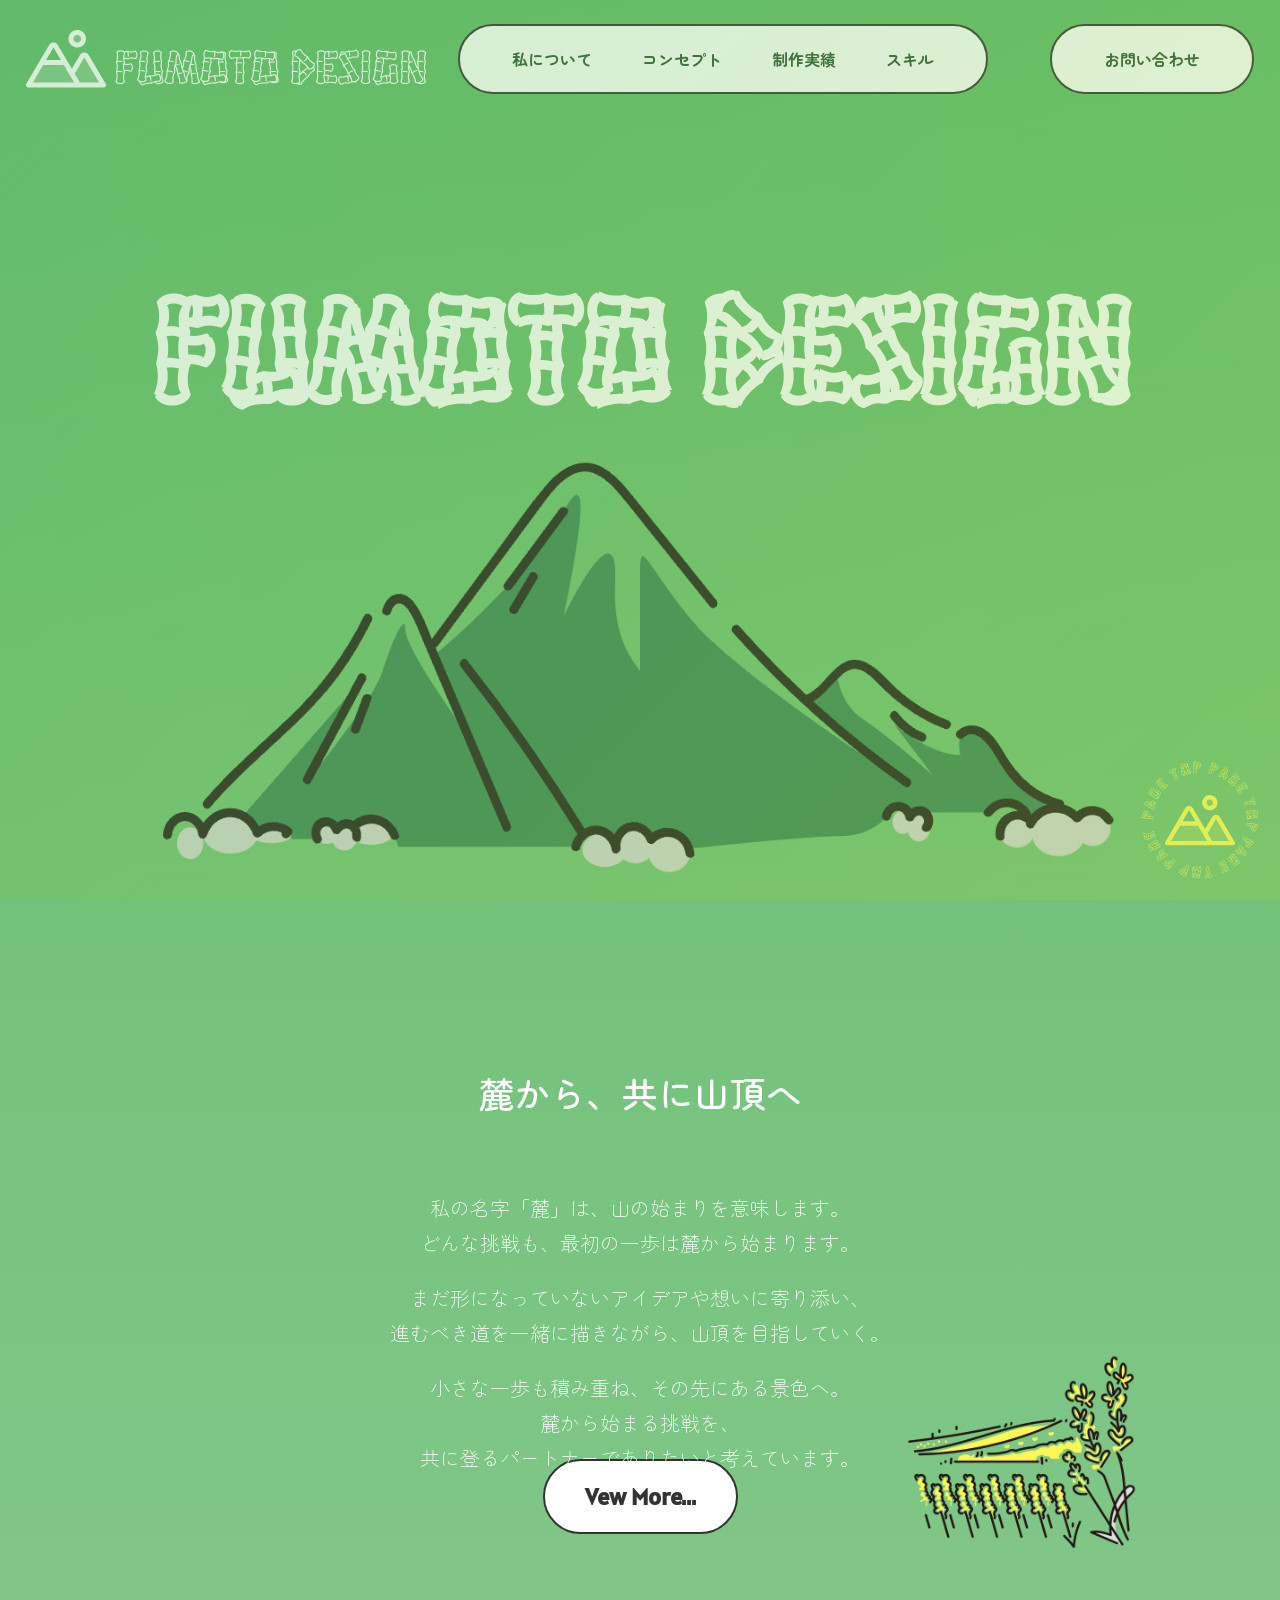
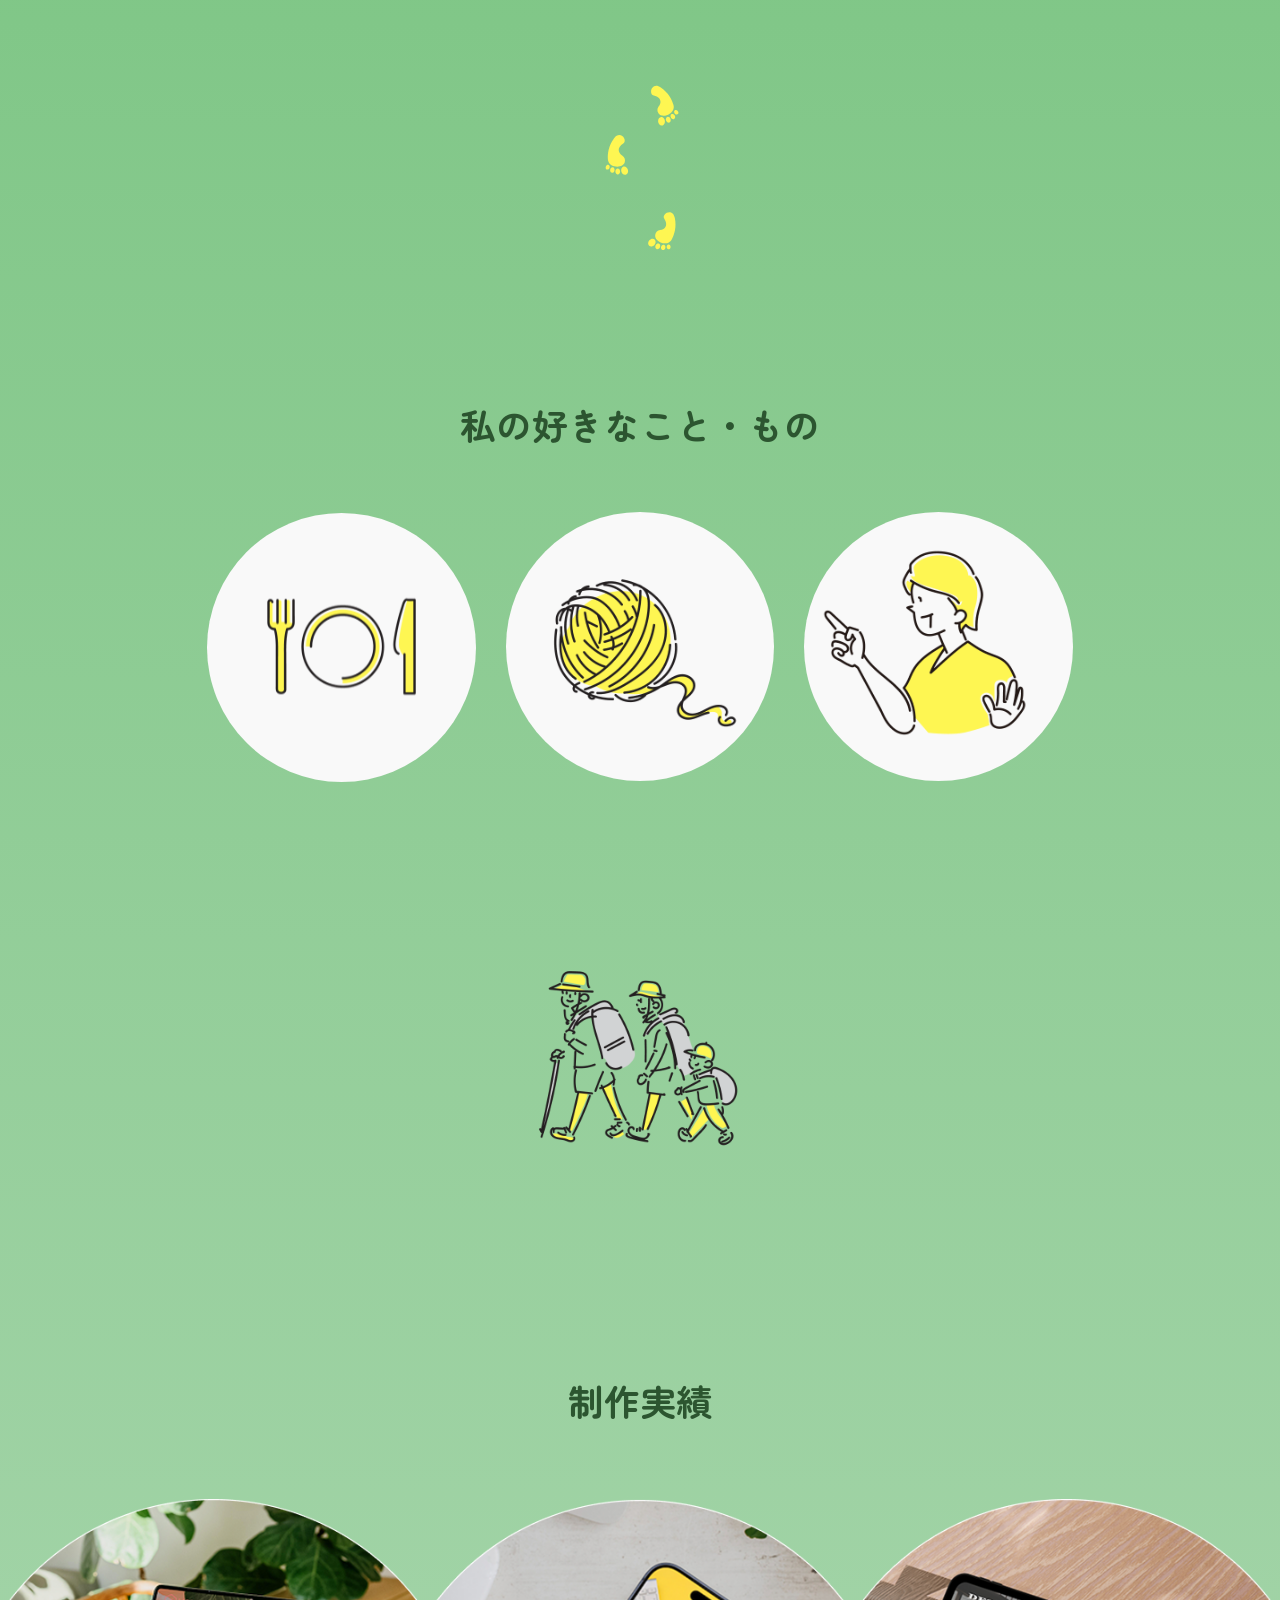
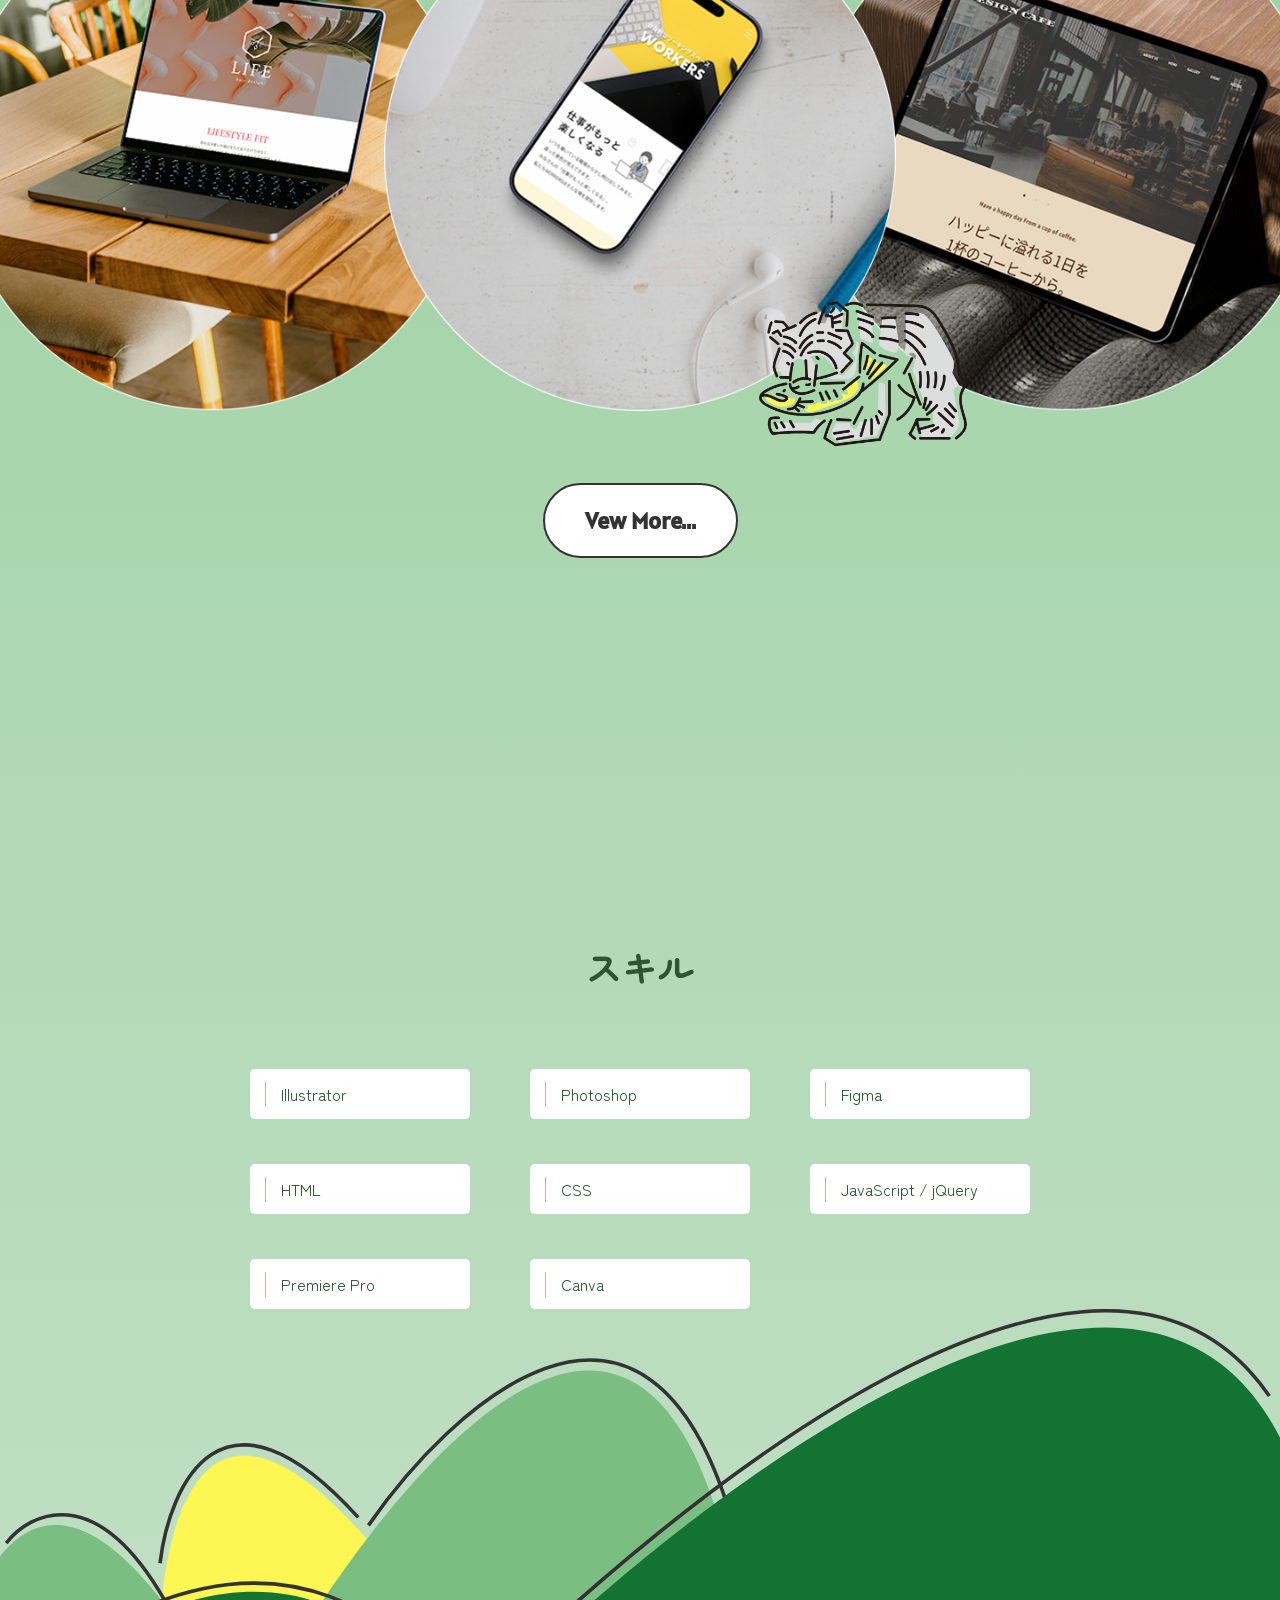
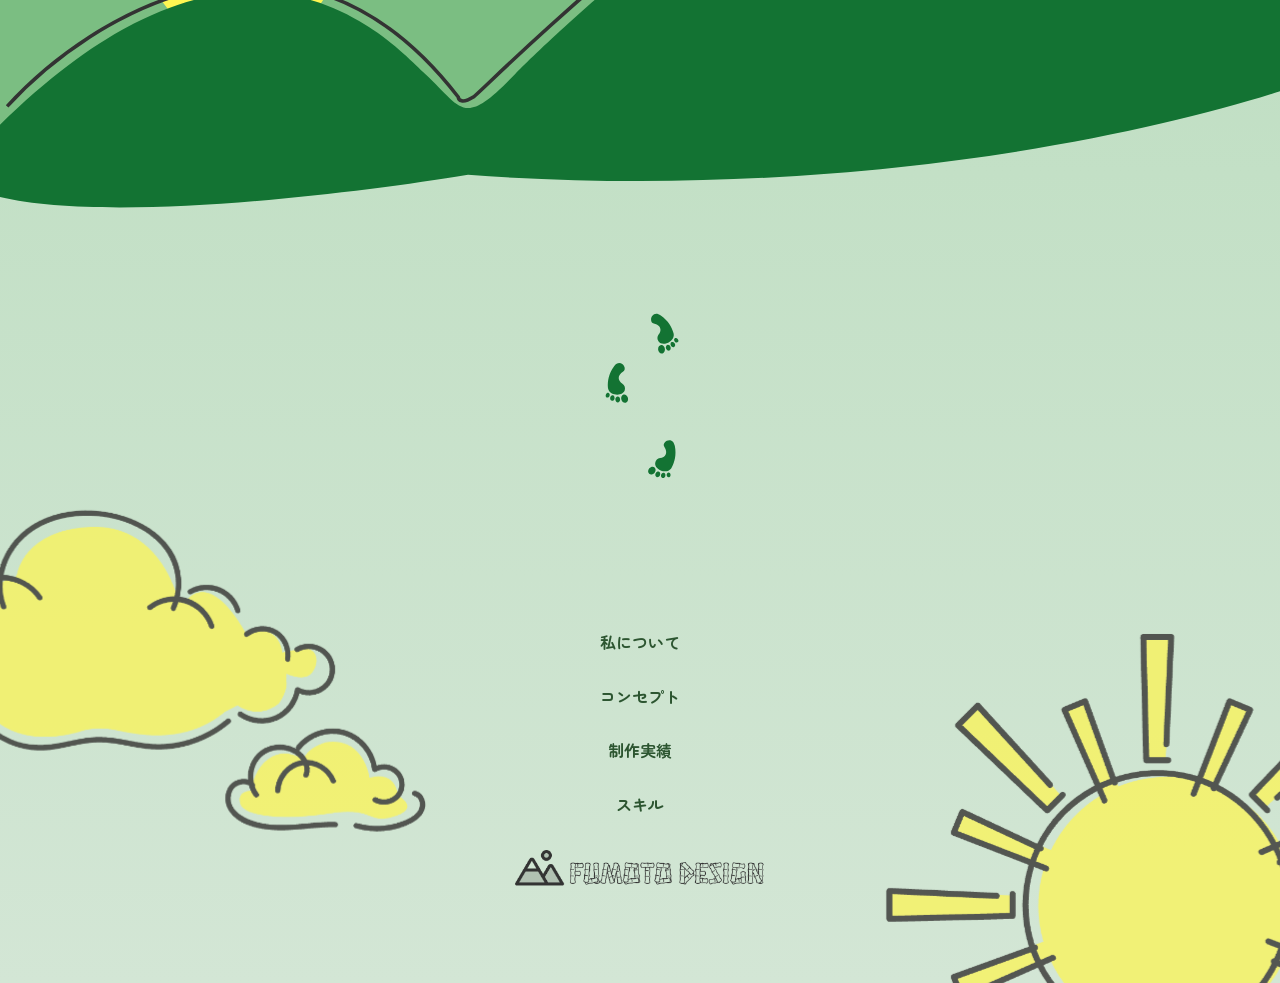
==== commit e01f73a4: "発表後の修正" ====
--- a/index.html
+++ b/index.html
@@ -17,6 +17,9 @@
     <script src="https://ajax.googleapis.com/ajax/libs/jquery/3.7.1/jquery.min.js"></script>
     <script type="text/javascript" src="https://cdnjs.cloudflare.com/ajax/libs/jquery/3.6.0/jquery.min.js"></script>
 
+
+    <script>if (sessionStorage.getItem('visited')) { document.documentElement.className = 'is-visited'; }</script>
+
 </head>
 
 <body>
@@ -53,7 +56,7 @@
                 </ul>
             </nav>
 
-            <button class="pc_p"><a href="contact.html">お問い合わせ</a></button>
+            <nav class="pc_p"><a href="contact.html">お問い合わせ</a></nav>
         </header>
         <h1>FUMOTO <br class="br-sp">DESIGN</h1>
         <div class="mainmountain">
@@ -130,9 +133,9 @@
             </div>
         </div>
         <div class="production_sp">
-            <img src="./image/hairsalon_sp.png" alt="ヘアサロンの画像">
-            <img src="./image/workers_sp.png" alt="ワーカーズの画像">
-            <img src="./image/designcafe_sp.png" alt="デザインカフェの画像">
+            <img src="./image/hairsalon_sp.png" alt="ヘアサロンの画像" class="target">
+            <img src="./image/workers_sp.png" alt="ワーカーズの画像" class="target">
+            <img src="./image/designcafe_sp.png" alt="デザインカフェの画像" class="target">
         </div>
         <div class="button2">
             <button>
@@ -237,10 +240,45 @@
     </div>
 </div>
 
-<script>
+<!-- <script>
     $(window).on('load', function () {
         $("#loading").delay(1500).fadeOut('slow');//ローディング画面を1.5秒（1500ms）待機してからフェードアウト
         $("#loading_box").delay(1200).fadeOut('slow');//ローディング画像を1.2秒（1200ms）待機してからフェードアウト
+
+        if (sessionStorage.getItem('visited')) {
+            // 【2回目以降】すぐに非表示にする
+            loader.hide();
+            loaderBox.hide();
+        } else {
+            // 【初回のみ】セッションに記録して、アニメーション実行
+            sessionStorage.setItem('visited', 'true');
+
+            loaderBox.delay(1200).fadeOut('slow');
+            loader.delay(1500).fadeOut('slow');
+        }
+
+    });
+</script> -->
+
+<script>
+    $(window).on('load', function () {
+        // 1. まず変数を作ります（loaderとloaderBoxの中身を定義）
+        var loader = $("#loading");
+        var loaderBox = $("#loading_box");
+
+        // 2. もし訪問済みだったら
+        if (sessionStorage.getItem('visited')) {
+            loader.hide(); // 即座に非表示
+            loaderBox.hide(); // 即座に非表示
+        }
+        // 3. 初めての訪問だったら
+        else {
+            sessionStorage.setItem('visited', 'true'); // 訪問済みとして記録
+
+            // 初回だけアニメーションを実行
+            loaderBox.delay(1200).fadeOut('slow');
+            loader.delay(1500).fadeOut('slow');
+        }
     });
 </script>
 
--- a/css/style.css
+++ b/css/style.css
@@ -10,7 +10,42 @@
     scroll-behavior: smooth;
 }
 
-
+/* 円が消えた後に、下のコンテンツを触れるようにするための設定 */
+.circle {
+    pointer-events: none;
+}
+
+.circle .animation-bg {
+    background: #7BBE82;
+    /* あなたのブランドカラーですね */
+    position: fixed;
+    z-index: 9999;
+    /* 他のどの要素よりも上に表示させる */
+    top: calc(50% - 1rem);
+    left: calc(50% - 1rem);
+    width: 2rem;
+    height: 2rem;
+    border-radius: 50%;
+
+    /* アニメーションの指示 */
+    animation-name: PageAnime-circle;
+    animation-duration: 0.8s;
+    animation-timing-function: ease-in-out;
+    animation-fill-mode: forwards;
+}
+
+/* アニメーションの中身：巨大(100倍)から消失(0)へ */
+@keyframes PageAnime-circle {
+    0% {
+        transform: scale(100);
+        opacity: 1;
+    }
+
+    100% {
+        transform: scale(0);
+        opacity: 1;
+    }
+}
 
 
 
@@ -59,7 +94,6 @@
 
 
 
-
 .mainvisual {
     color: #ffffff;
 }
@@ -107,7 +141,6 @@
     box-sizing: border-box;
 }
 
-.header_wrap p,
 .pc_nav {
     background: #ffffff;
     padding: 25px 52px;
@@ -119,6 +152,16 @@
     border: 2px #333333 solid;
 }
 
+.pc_p {
+    background-color: #ffffff;
+    padding: 25px 52px;
+    border-radius: 50px;
+    font-size: 16px;
+    font-family: "Zen Maru Gothic";
+    cursor: pointer;
+    border: 2px #333333 solid;
+}
+
 
 .pc_nav ul {
     list-style: none;
@@ -161,15 +204,6 @@
     cursor: pointer;
 }
 
-.pc_p {
-    padding: 25px 52px;
-    border-radius: 50px;
-    font-size: 16px;
-    font-family: "Zen Maru Gothic";
-    cursor: pointer;
-    border: 2px #333333 solid;
-}
-
 .sp_nav,
 .pc_p .sp_btn {
     display: none;
@@ -178,6 +212,12 @@
 
 
 @media screen and (max-width:1175px) {
+
+
+
+
+
+
     .name p {
         font-size: 24px !important;
     }
@@ -651,7 +691,7 @@
 
     .tree img {
         margin-bottom: 128px;
-        margin: 0 auto;
+        padding-left: 88px;
     }
 
 
@@ -823,6 +863,13 @@
     }
 }
 
+body.is-visited #loading {
+    display: none;
+}
+
+
+
+
 @media screen and (max-width:475px) {
     .header_wrap img {
         width: 80%;
--- a/css/about.css
+++ b/css/about.css
@@ -173,6 +173,7 @@
 }
 
 .pc_p {
+    background-color: #fff;
     padding: 25px 52px;
     border-radius: 50px;
     font-size: 16px;
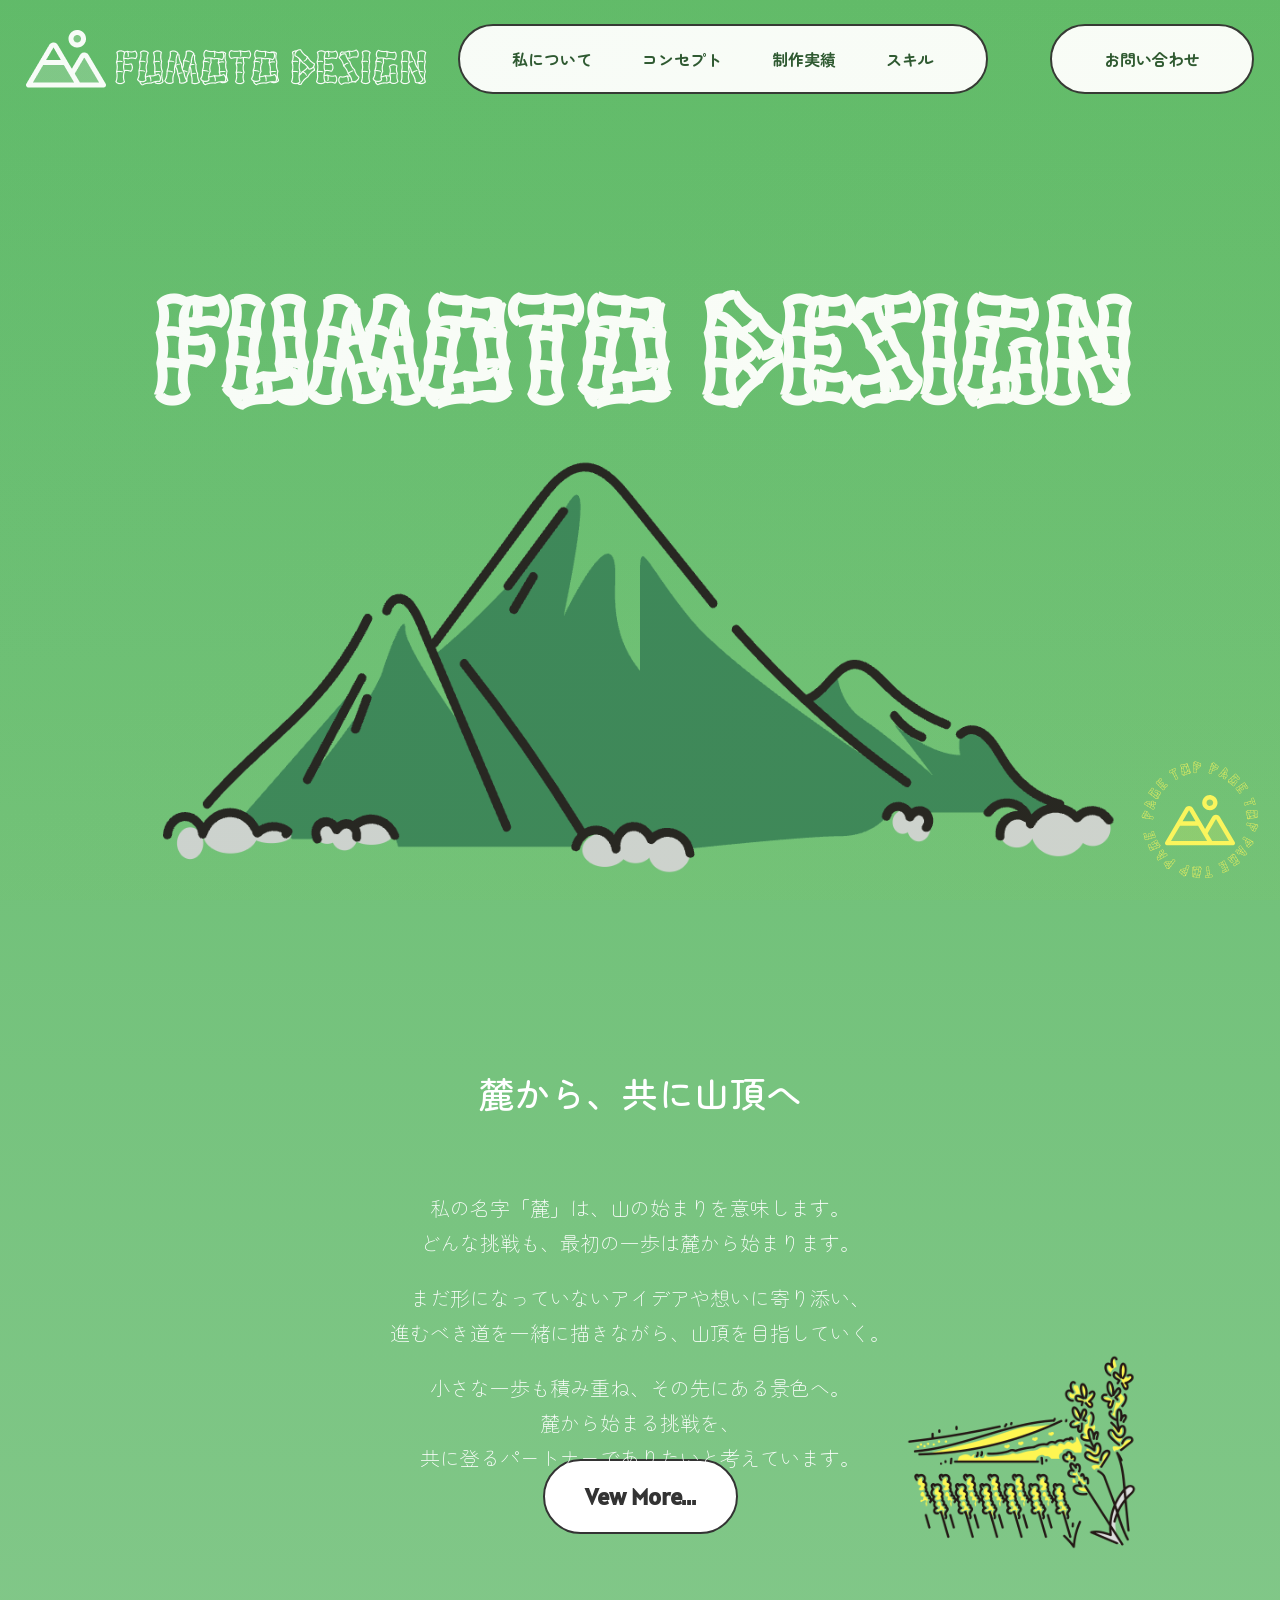
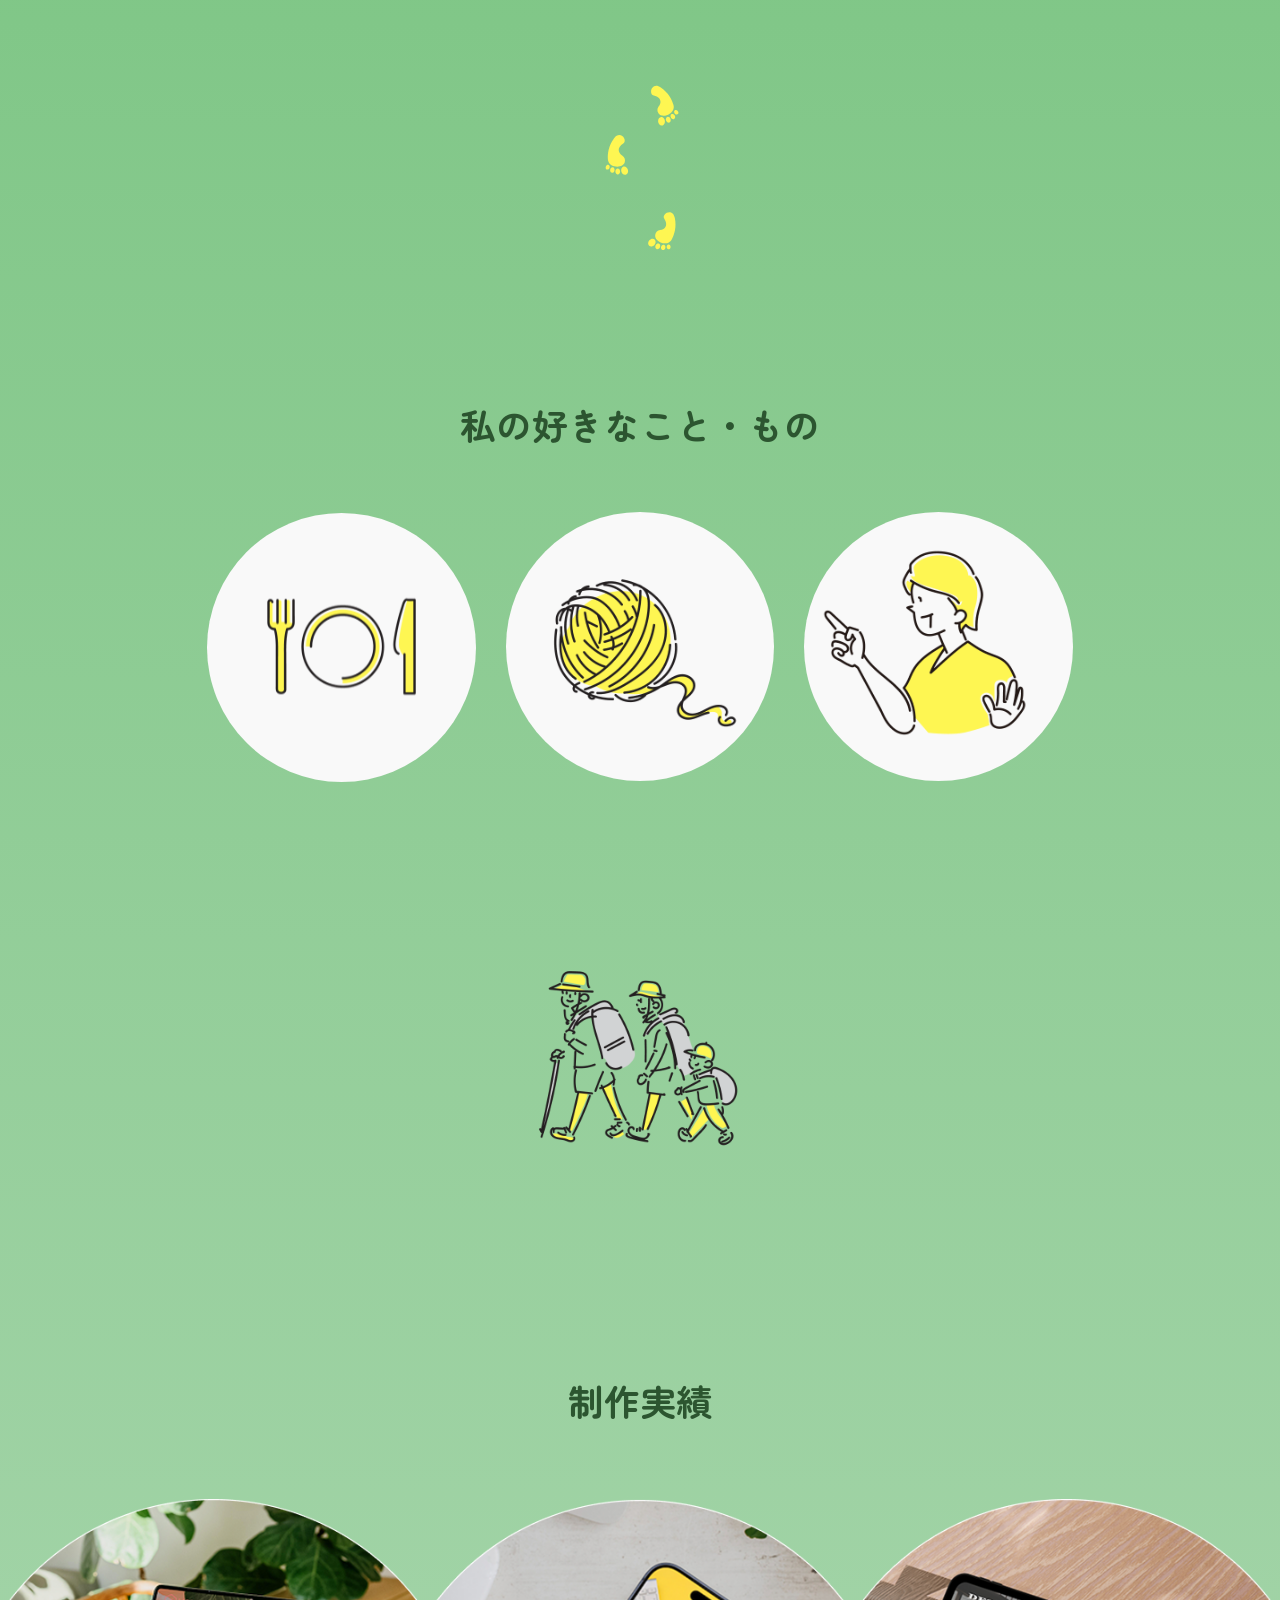
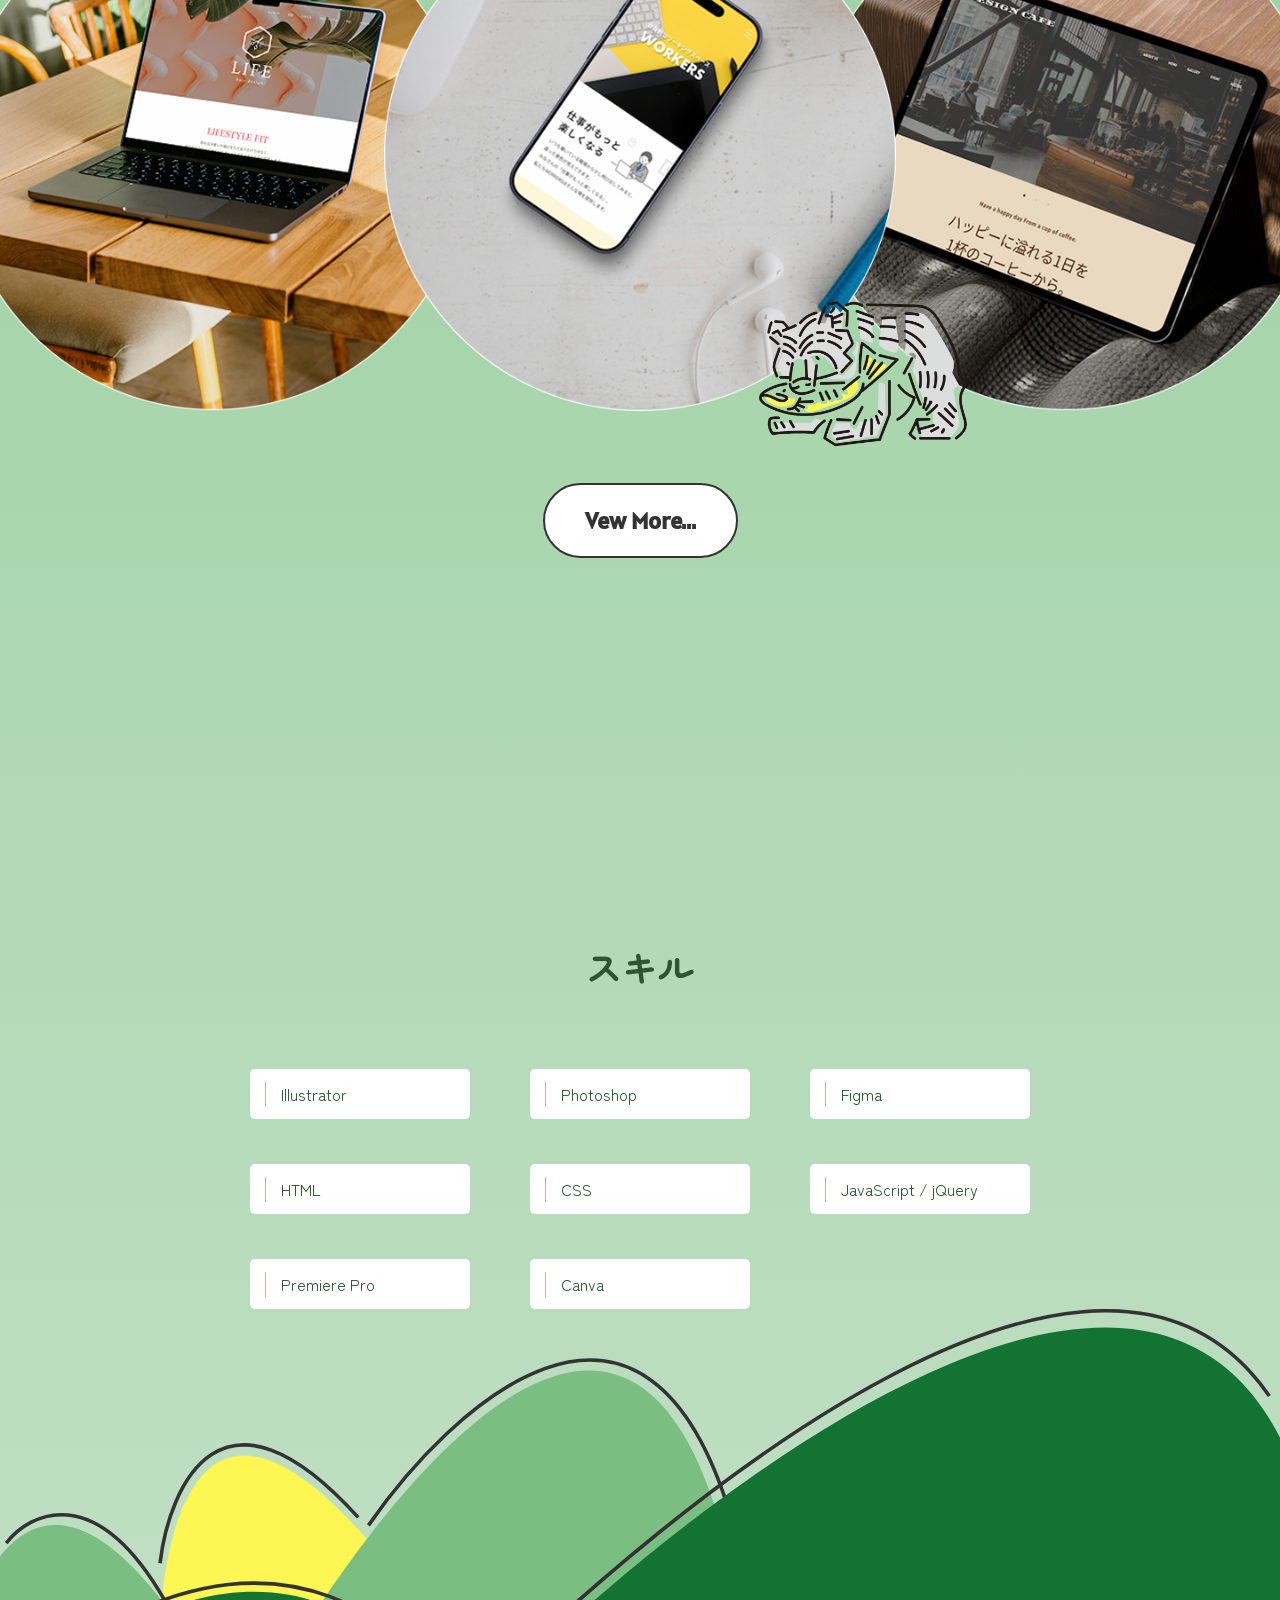
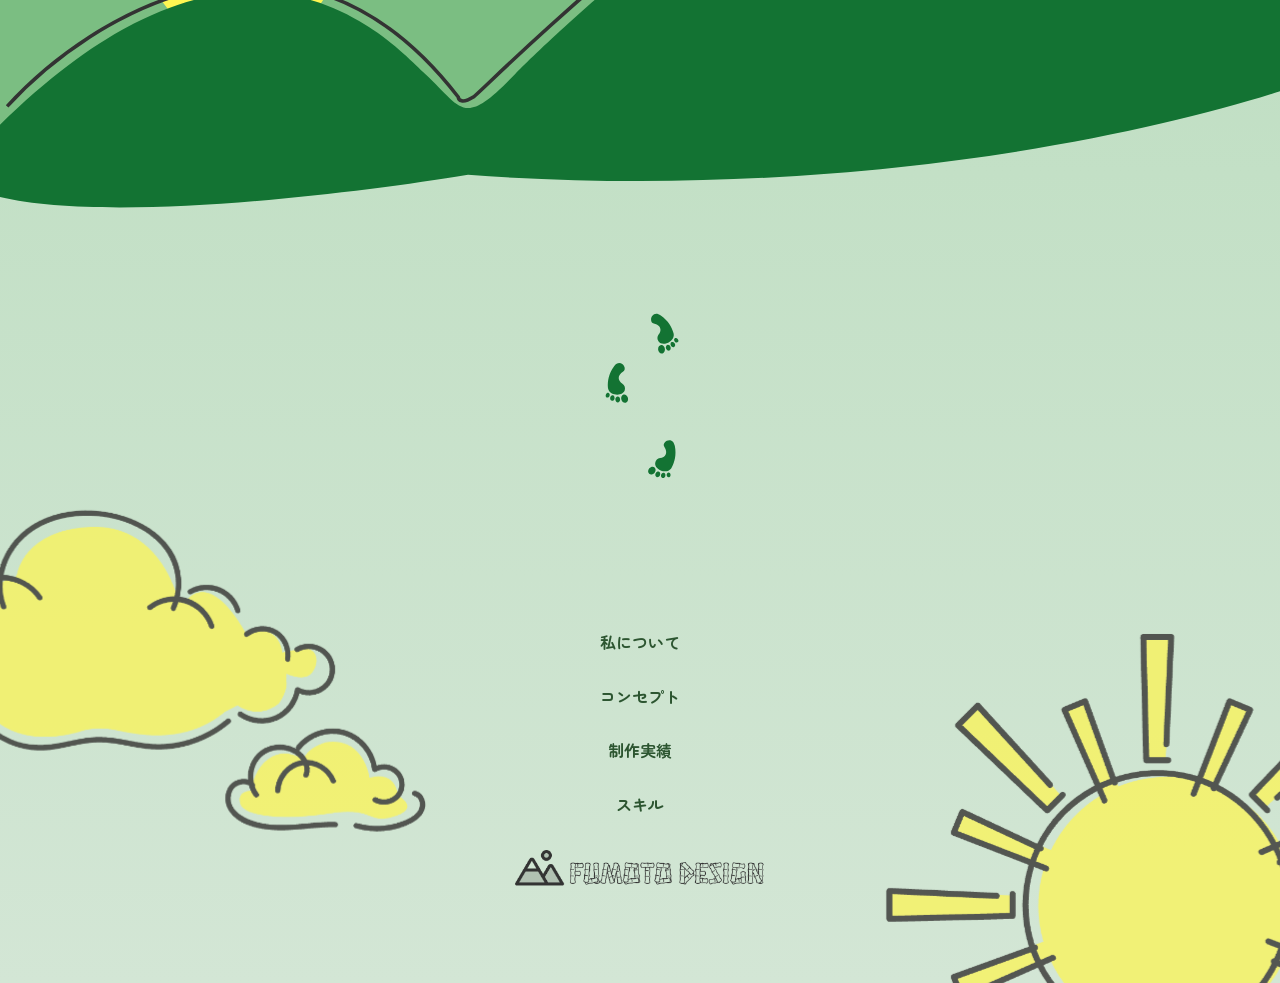
==== commit 1e4422b8: "スマホで見てみる" ====
--- a/index.html
+++ b/index.html
@@ -214,7 +214,14 @@
                 $(".sp_btn").toggleClass("open");
                 $(".sp_nav").fadeToggle();
             });
-        })
+
+            // ★追加：メニュー内のリンクをクリックした時
+            $(".sp_nav a").on("click", function () {
+                $(".sp_btn").removeClass("open"); // ボタンの×印などを元に戻す
+                $(".sp_nav").fadeOut();           // メニューを閉じる
+            });
+
+        });
 
         // スクロールするとロゴの色変更
         $(function () {
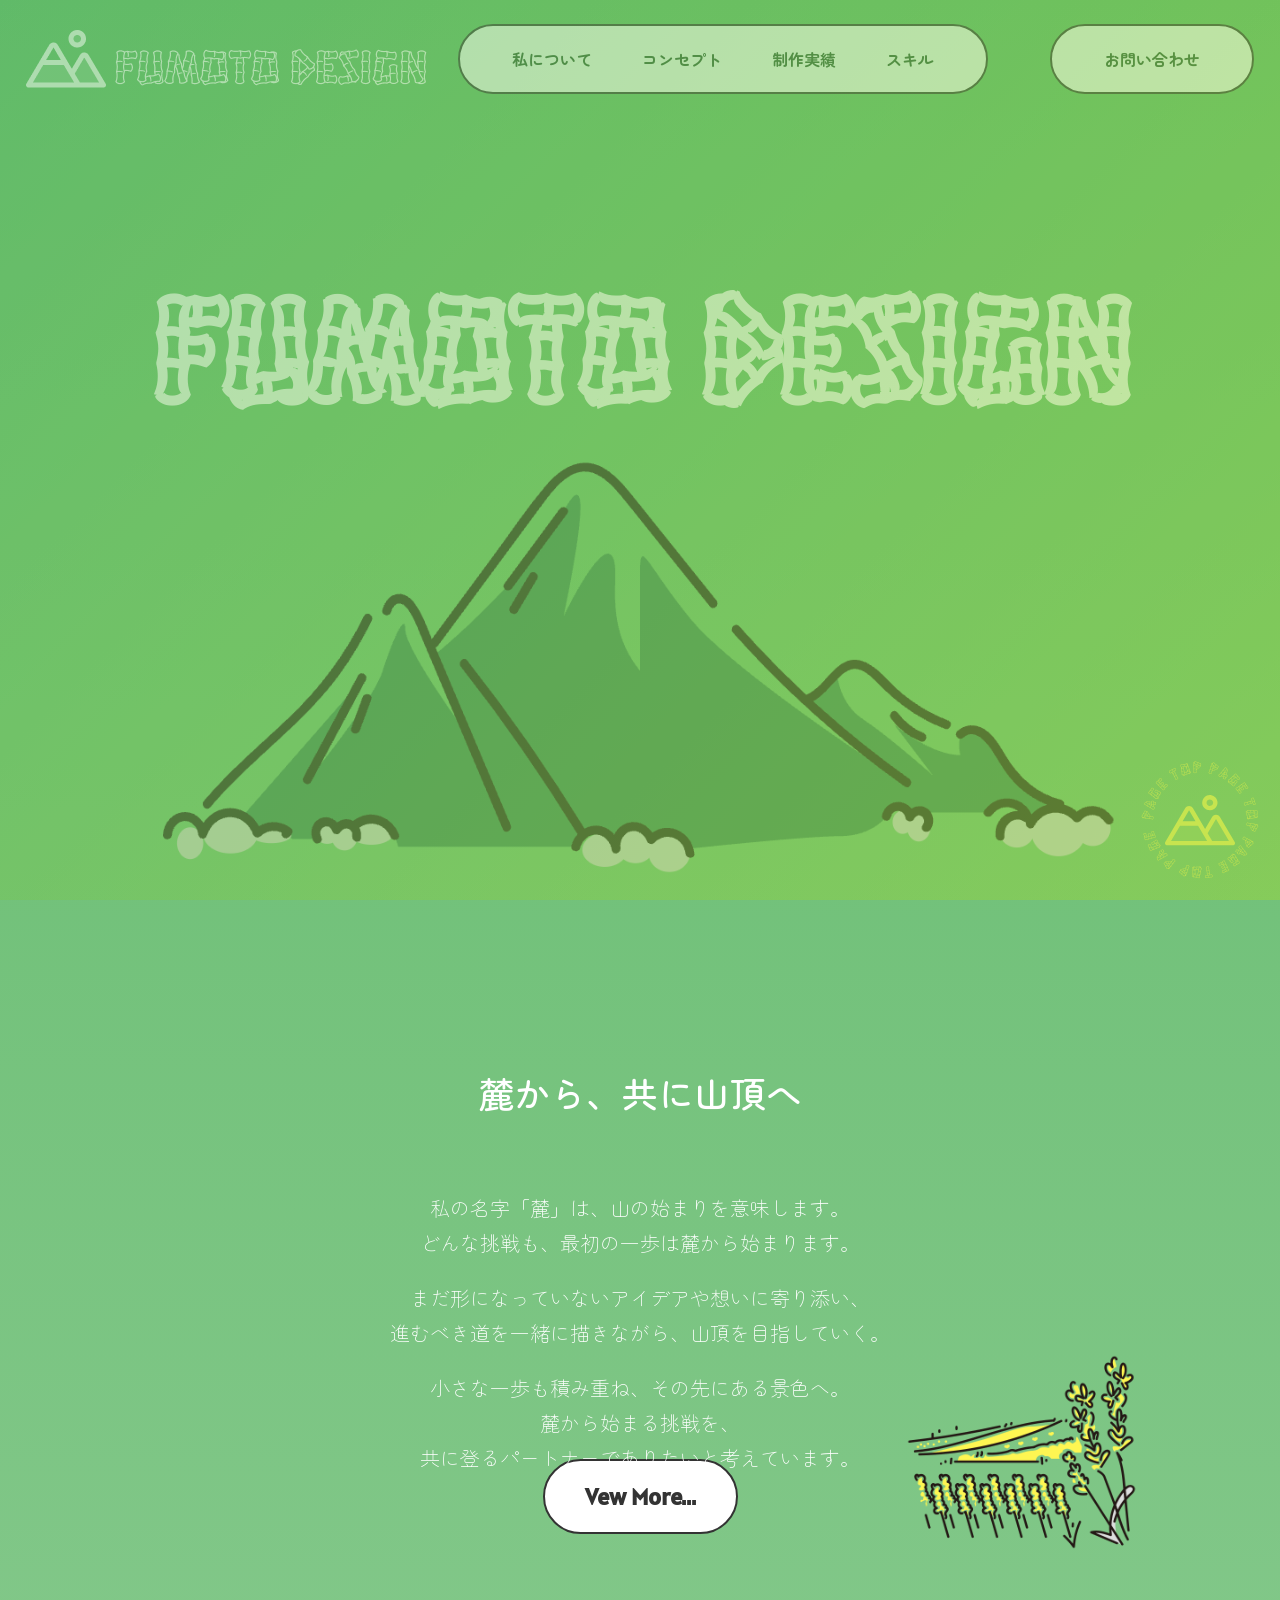
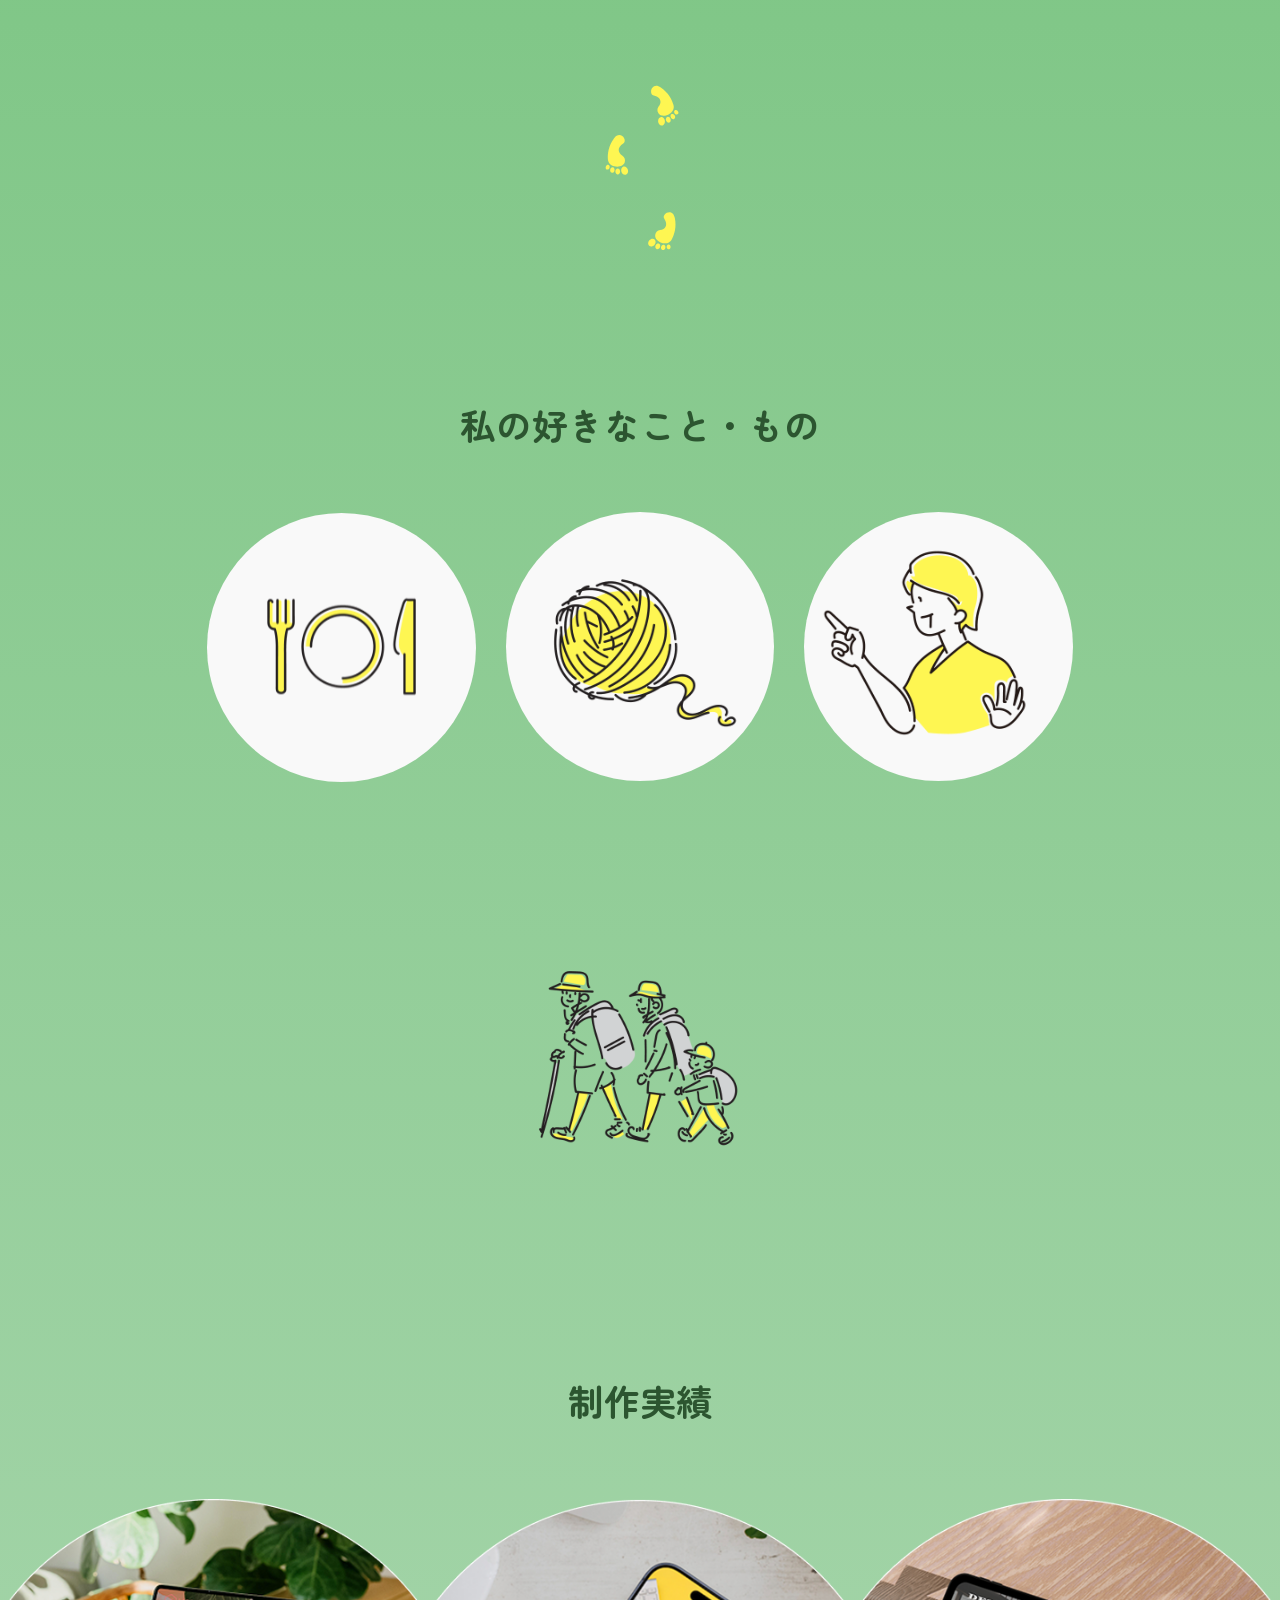
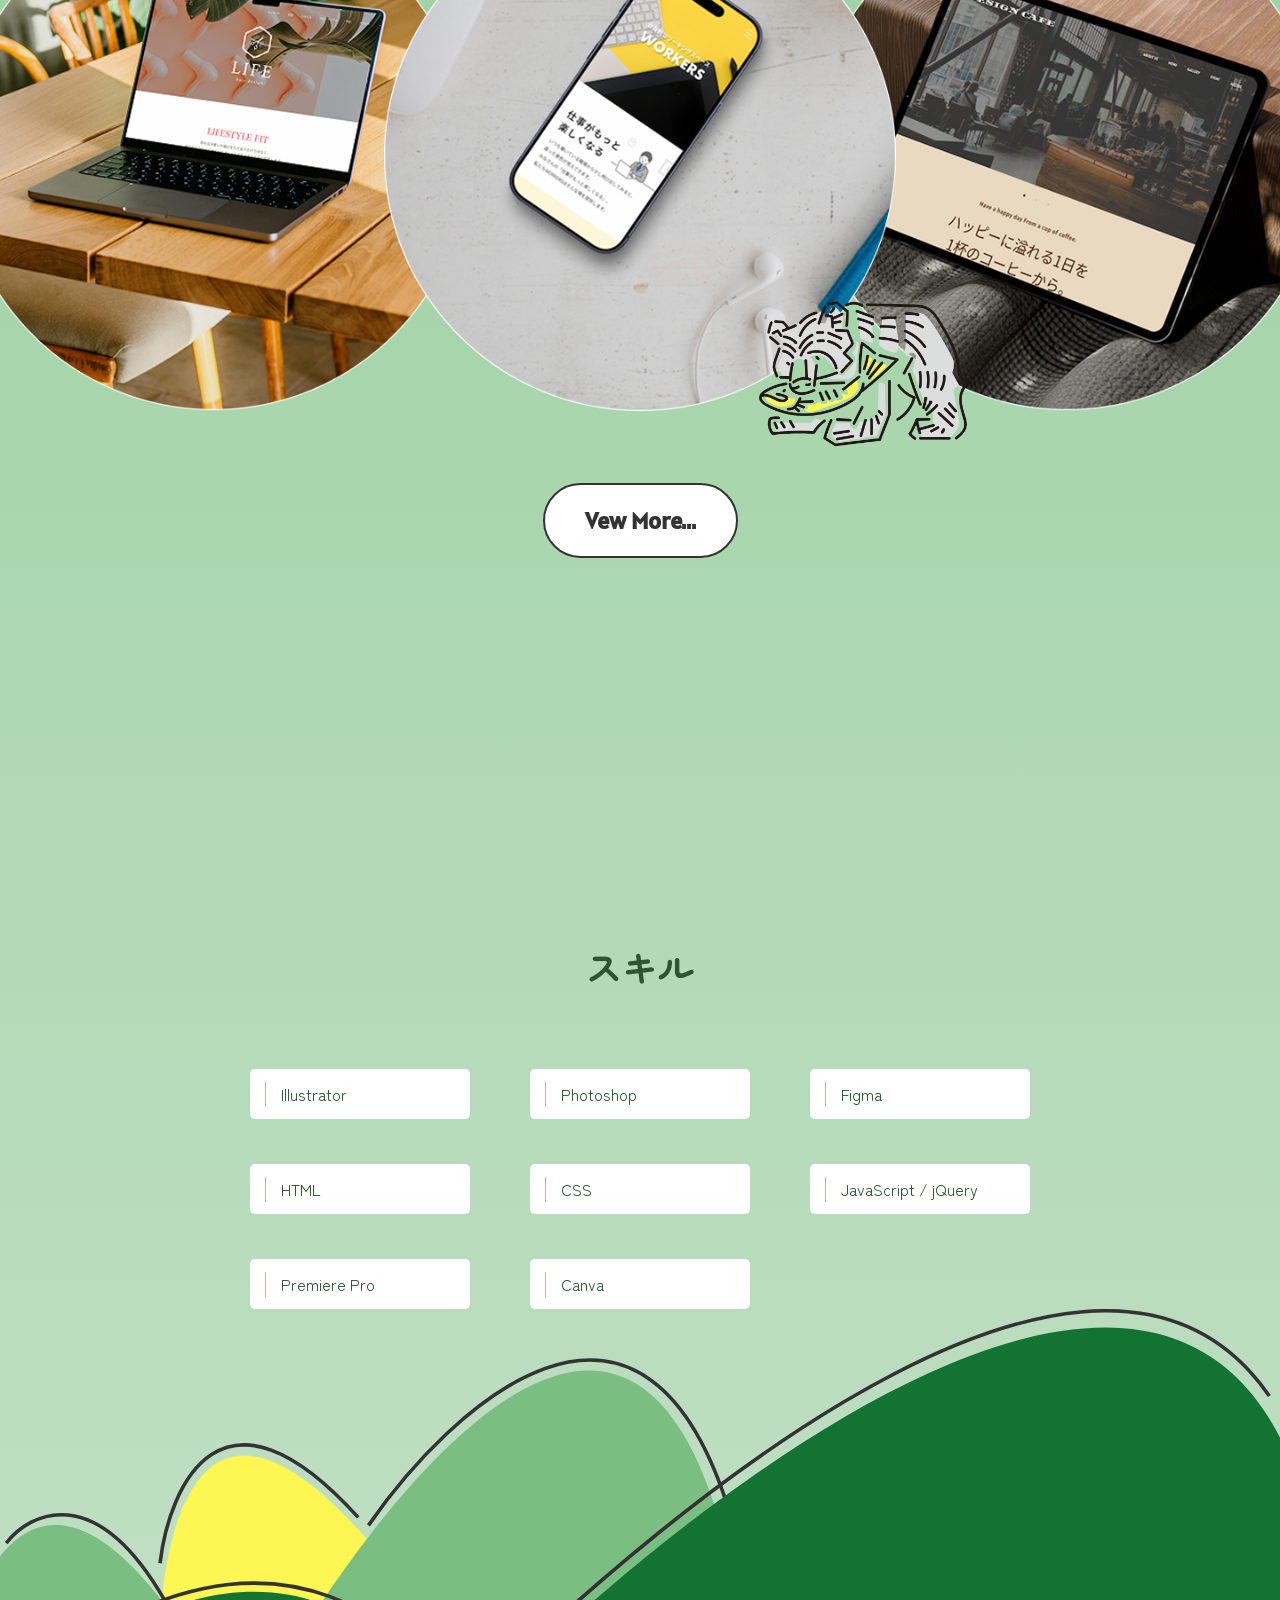
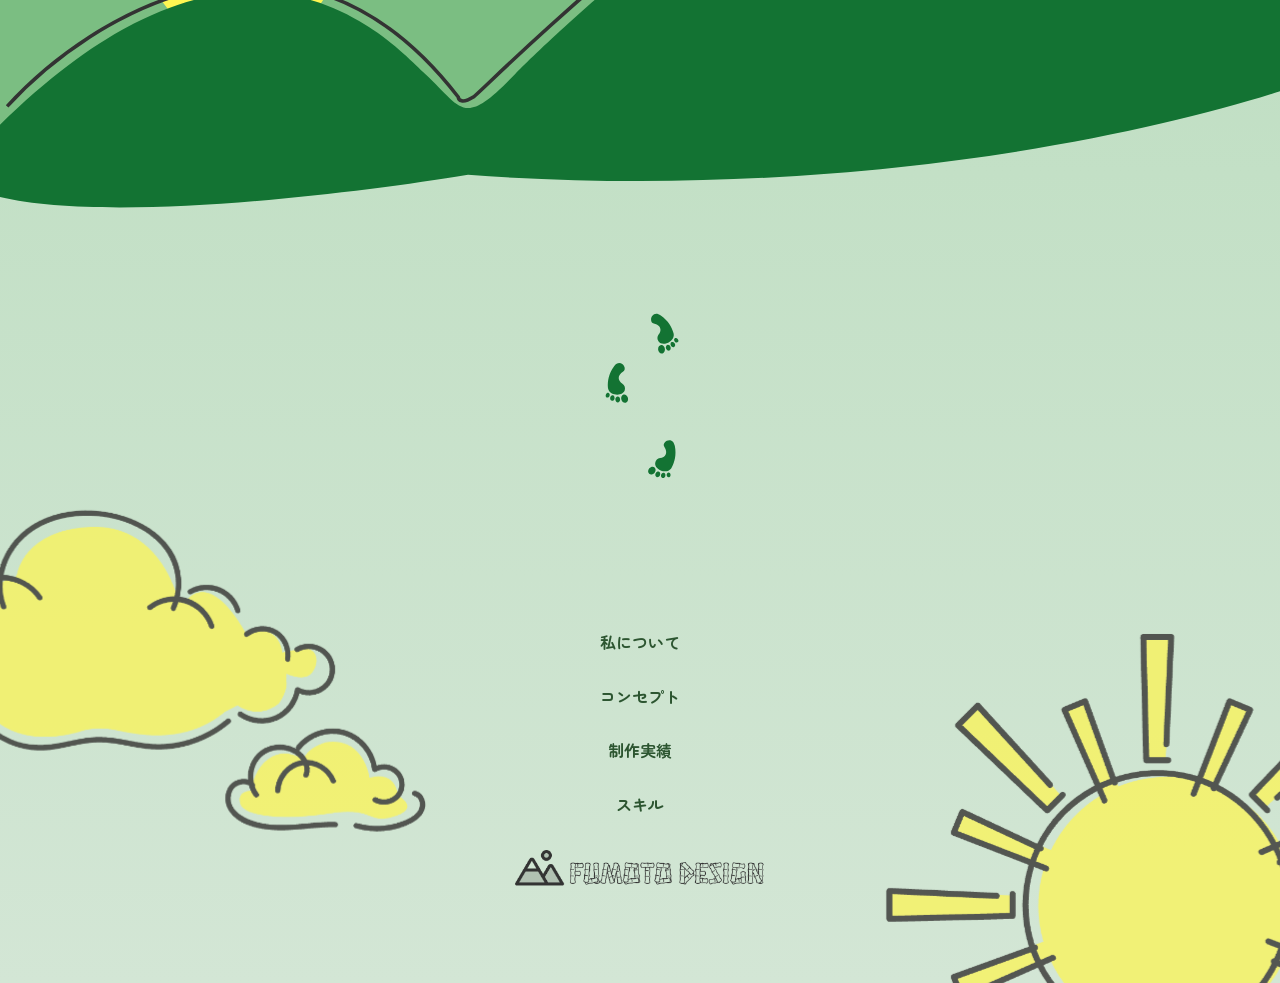
==== commit b8170445: "間の調整" ====
--- a/index.html
+++ b/index.html
@@ -142,10 +142,7 @@
                 Vew More...
             </button>
         </div>
-        <div class="tree">
-            <img src="./image/yellowtree_sp.svg" alt="黄色の木">
-            <img src="./image/yellowtree_sp.svg" alt="黄色の木">
-        </div>
+
     </section>
     <section class="skill-top" id="skill">
         <h2>スキル</h2>
--- a/css/style.css
+++ b/css/style.css
@@ -478,6 +478,7 @@
 }
 
 .skill-top {
+    margin-top: 210px;
     position: relative;
 }
 
@@ -689,10 +690,6 @@
 
 
 
-    .tree img {
-        margin-bottom: 128px;
-        padding-left: 88px;
-    }
 
 
 
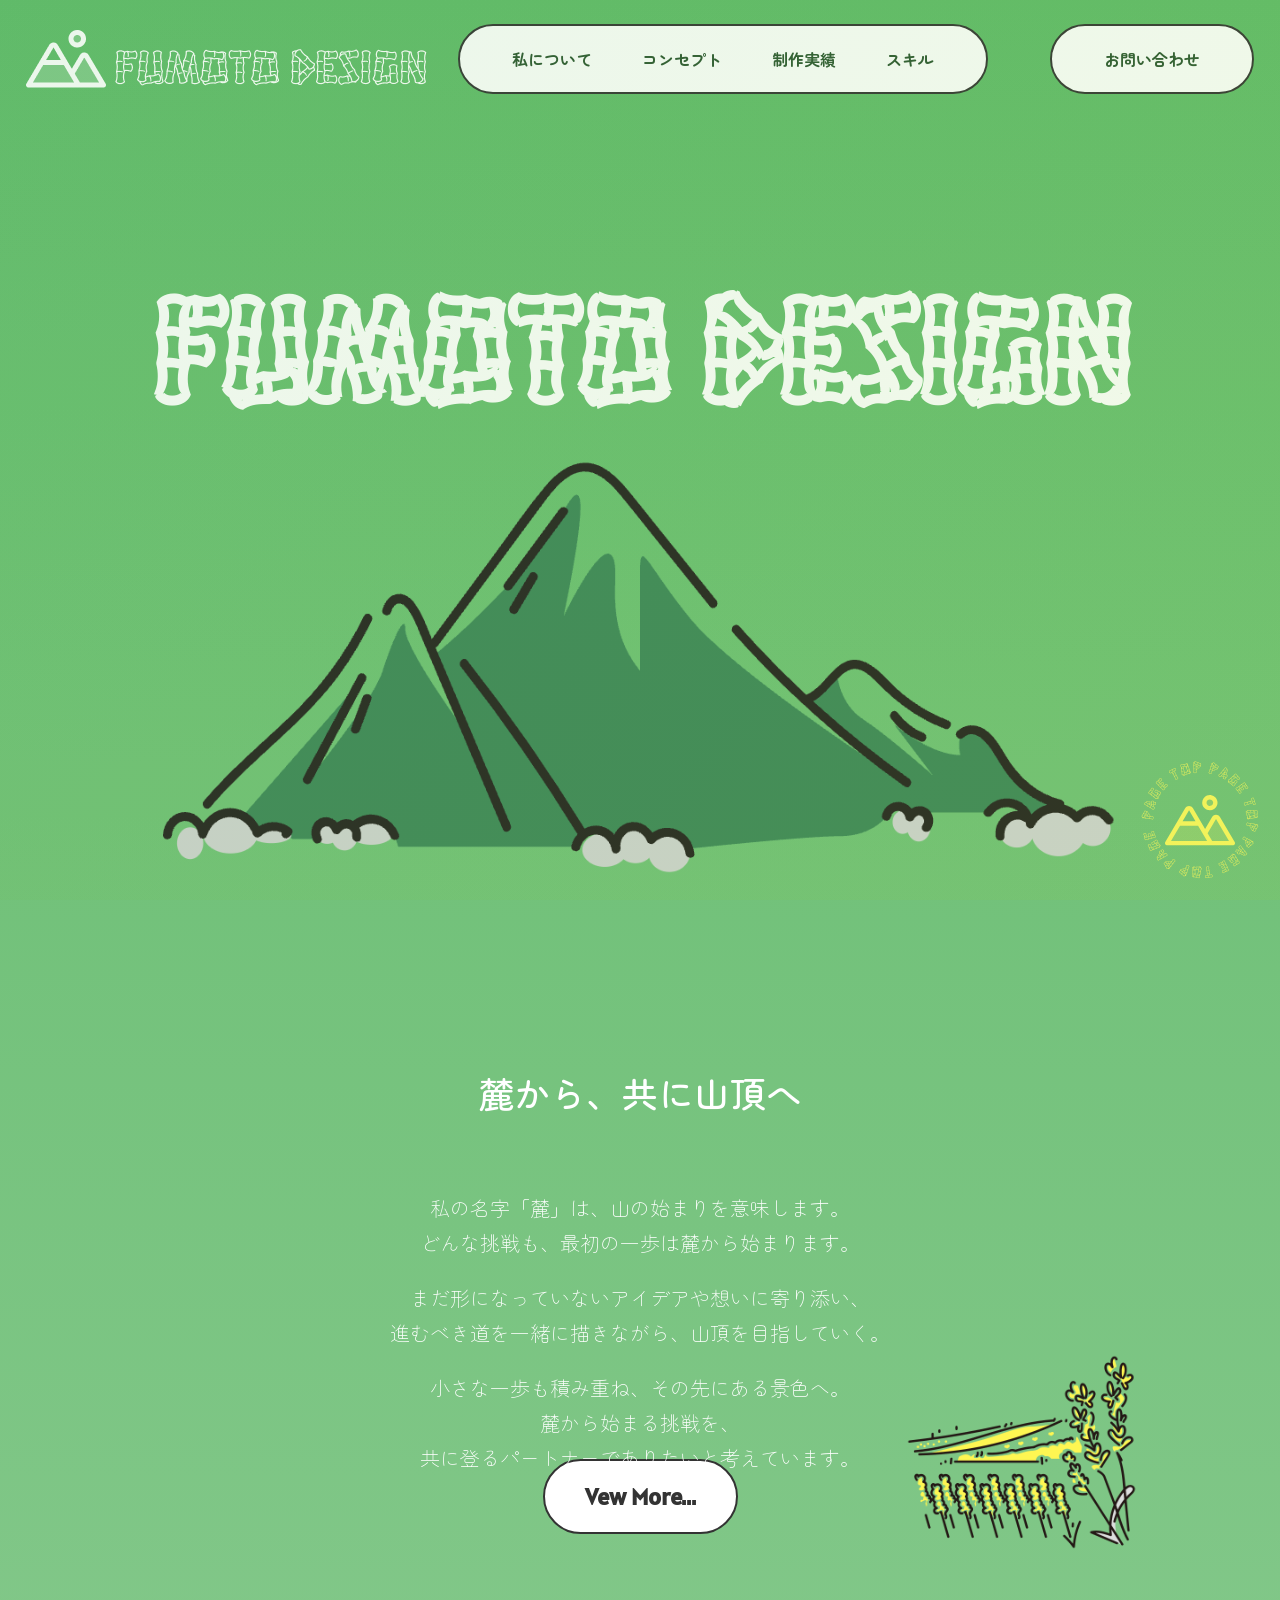
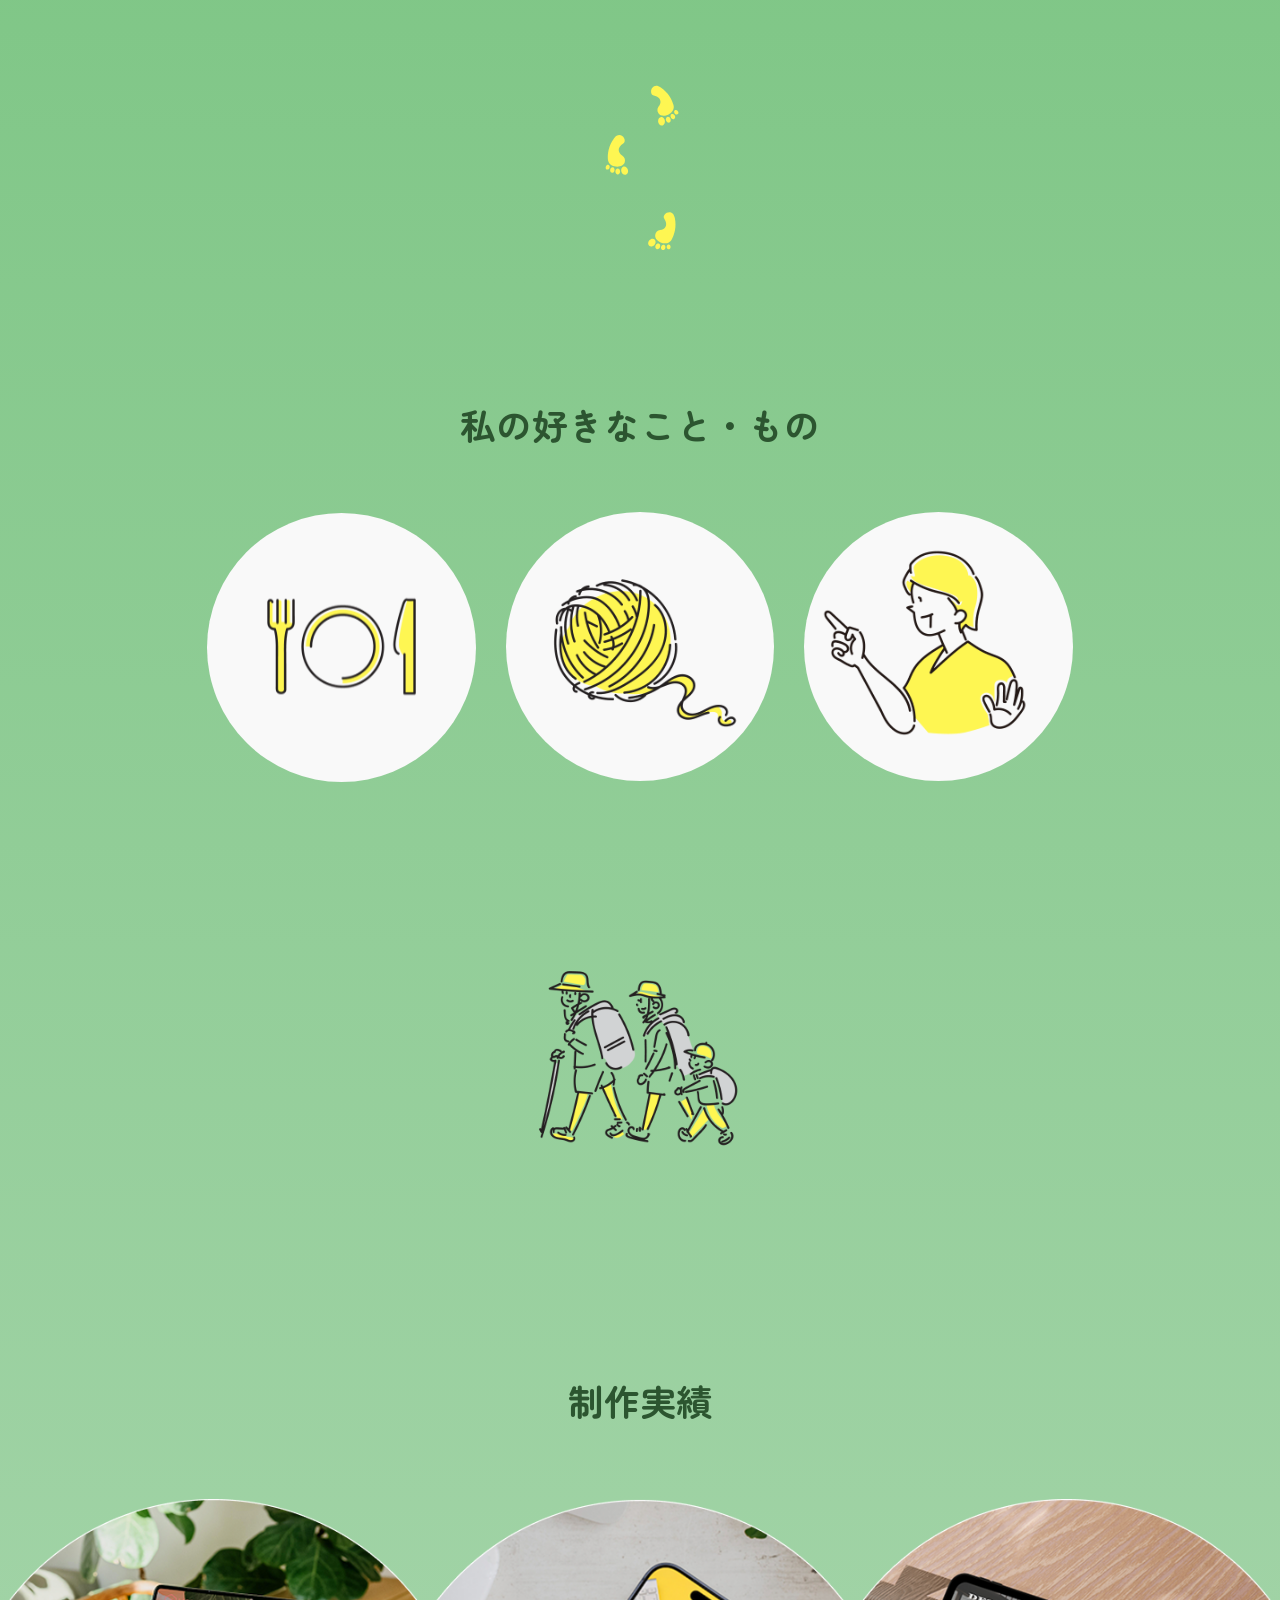
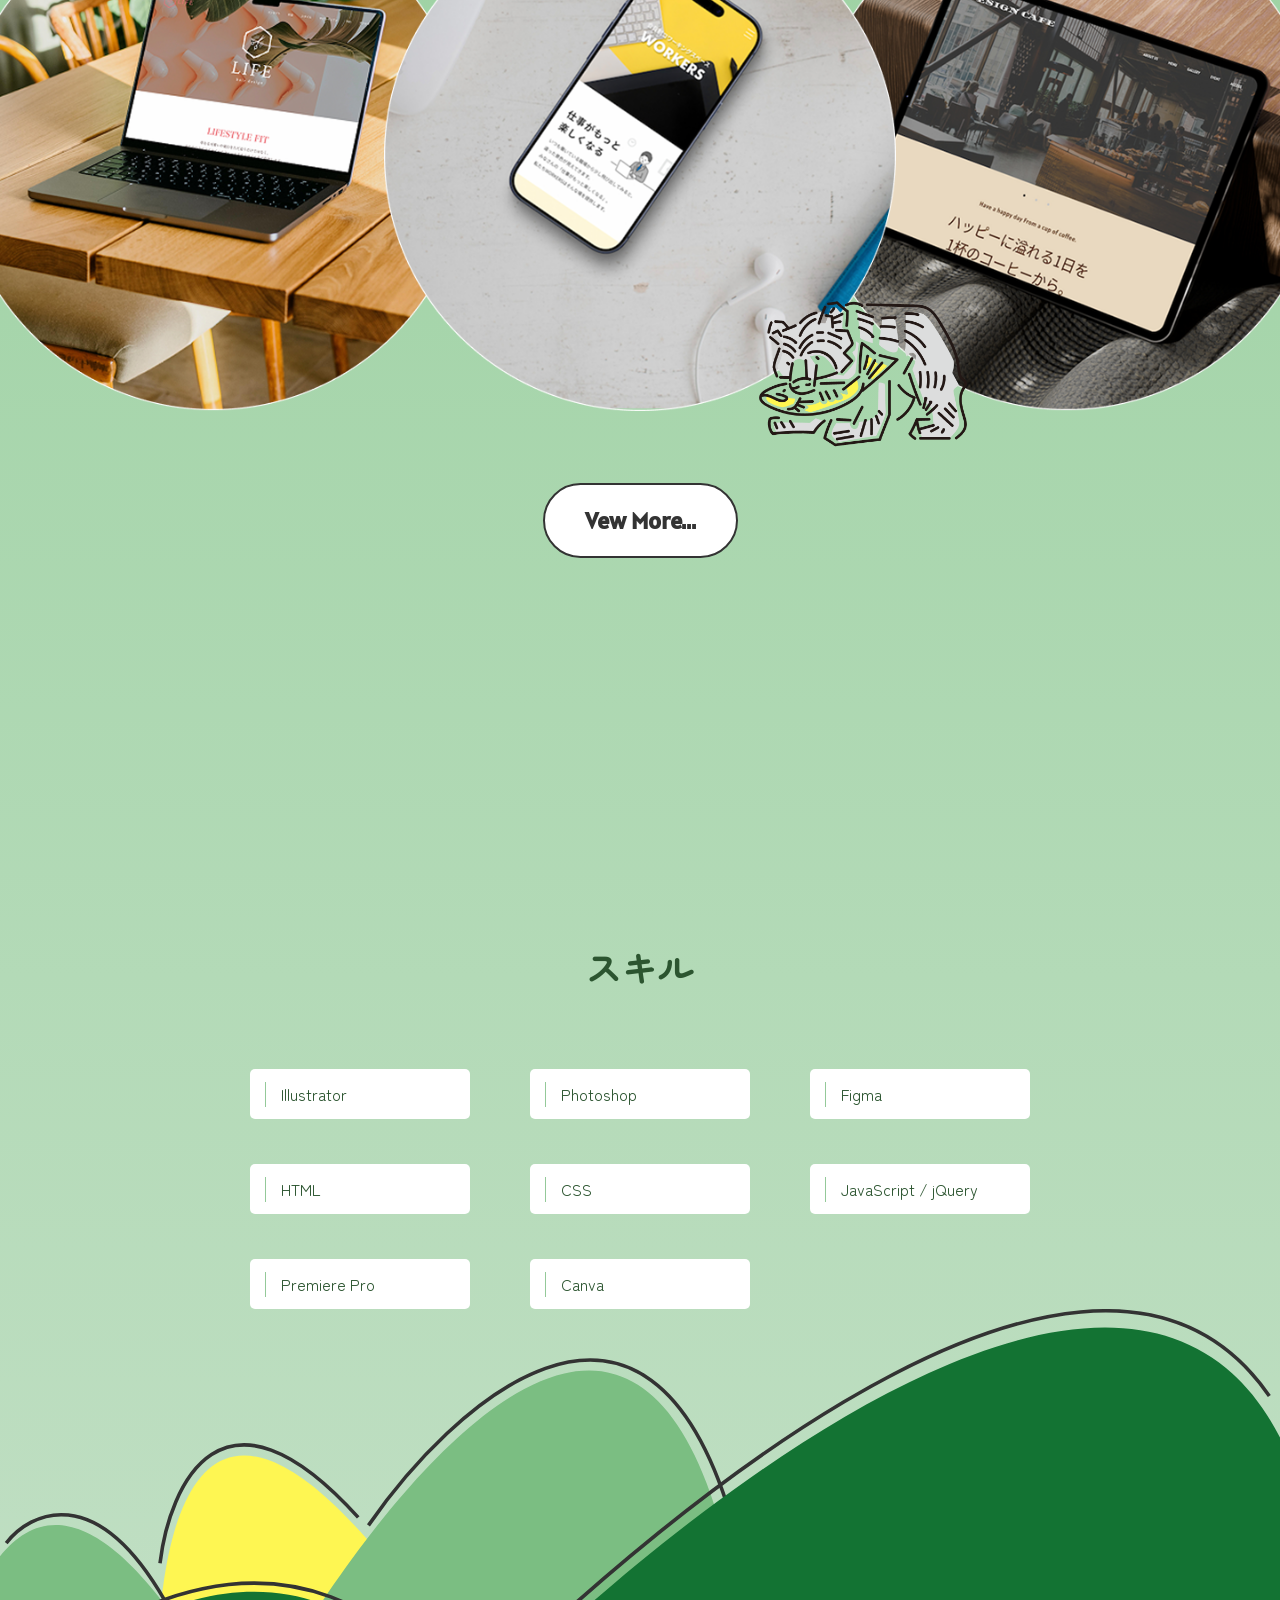
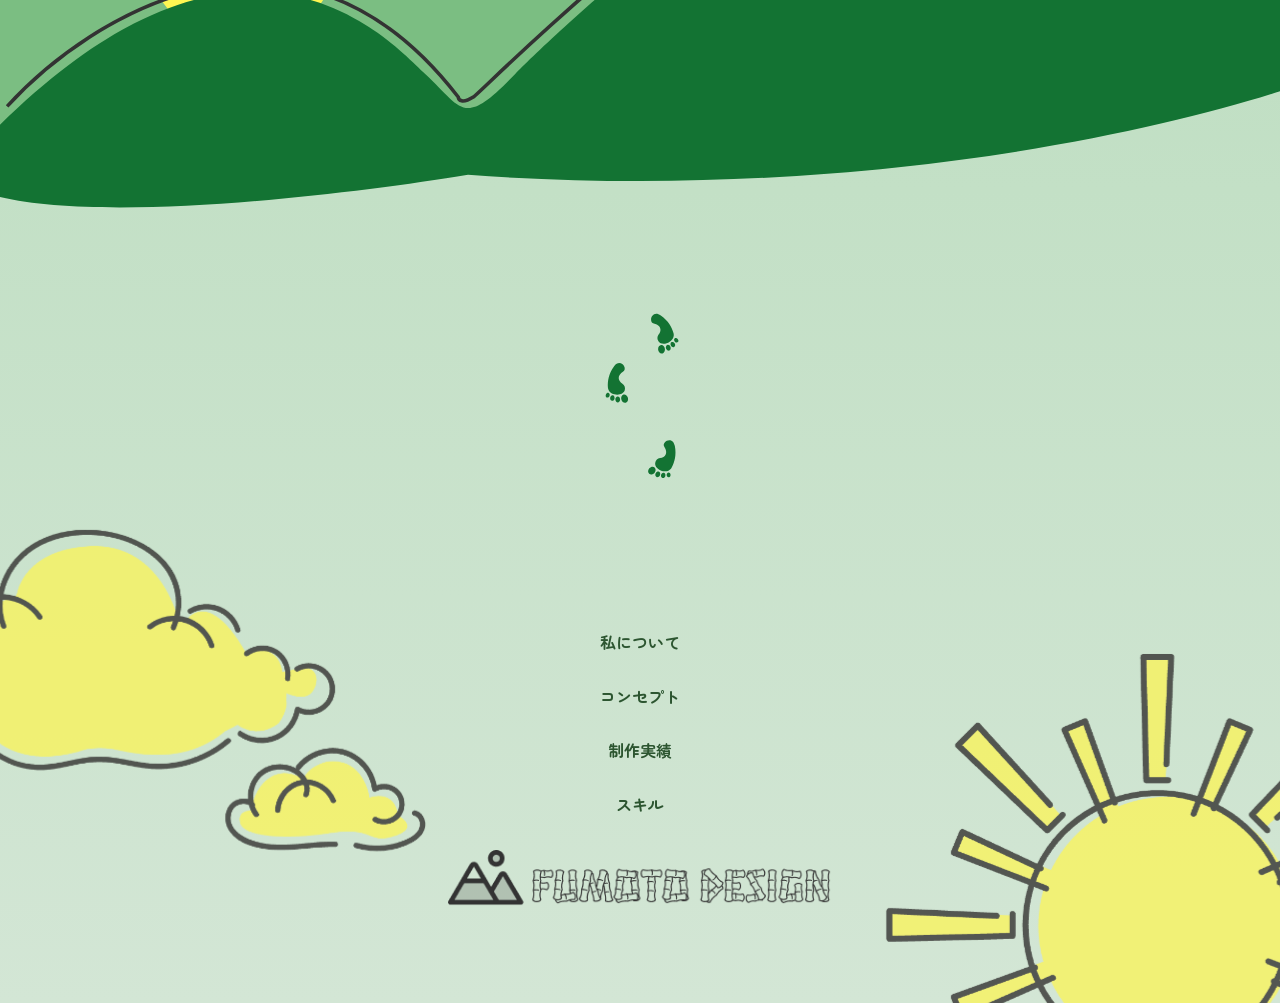
==== commit 8e94f8b0: "比率の変更" ====
--- a/index.html
+++ b/index.html
@@ -133,9 +133,9 @@
             </div>
         </div>
         <div class="production_sp">
-            <img src="./image/hairsalon_sp.png" alt="ヘアサロンの画像" class="target">
-            <img src="./image/workers_sp.png" alt="ワーカーズの画像" class="target">
-            <img src="./image/designcafe_sp.png" alt="デザインカフェの画像" class="target">
+            <img src="./image/hairsalon_sp.png" alt="ヘアサロンの画像">
+            <img src="./image/workers_sp.png" alt="ワーカーズの画像">
+            <img src="./image/designcafe_sp.png" alt="デザインカフェの画像">
         </div>
         <div class="button2">
             <button>
@@ -236,6 +236,8 @@
         });
     </script>
 
+
+
 </body>
 
 <div id="loading">
--- a/css/style.css
+++ b/css/style.css
@@ -407,7 +407,29 @@
     margin: 0 auto;
     width: 240px;
     margin-bottom: 210px;
-}
+    /* アニメーションの適用 */
+    animation: yuraYura 2s ease-in-out infinite alternate;
+    /* 回転の中心を上端中央に設定（オプション） */
+    transform-origin: center;
+}
+
+
+@keyframes yuraYura {
+    0% {
+        transform: rotate(5deg);
+        /* 右に5度 */
+    }
+
+    100% {
+        transform: rotate(-5deg);
+        /* 左に5度 */
+    }
+}
+
+
+
+
+
 
 .productionresults_pc>img {
     display: block;
@@ -516,7 +538,7 @@
 .logoblack img {
     display: block;
     margin: 0 auto;
-    width: 250px;
+    width: 30%;
 }
 
 
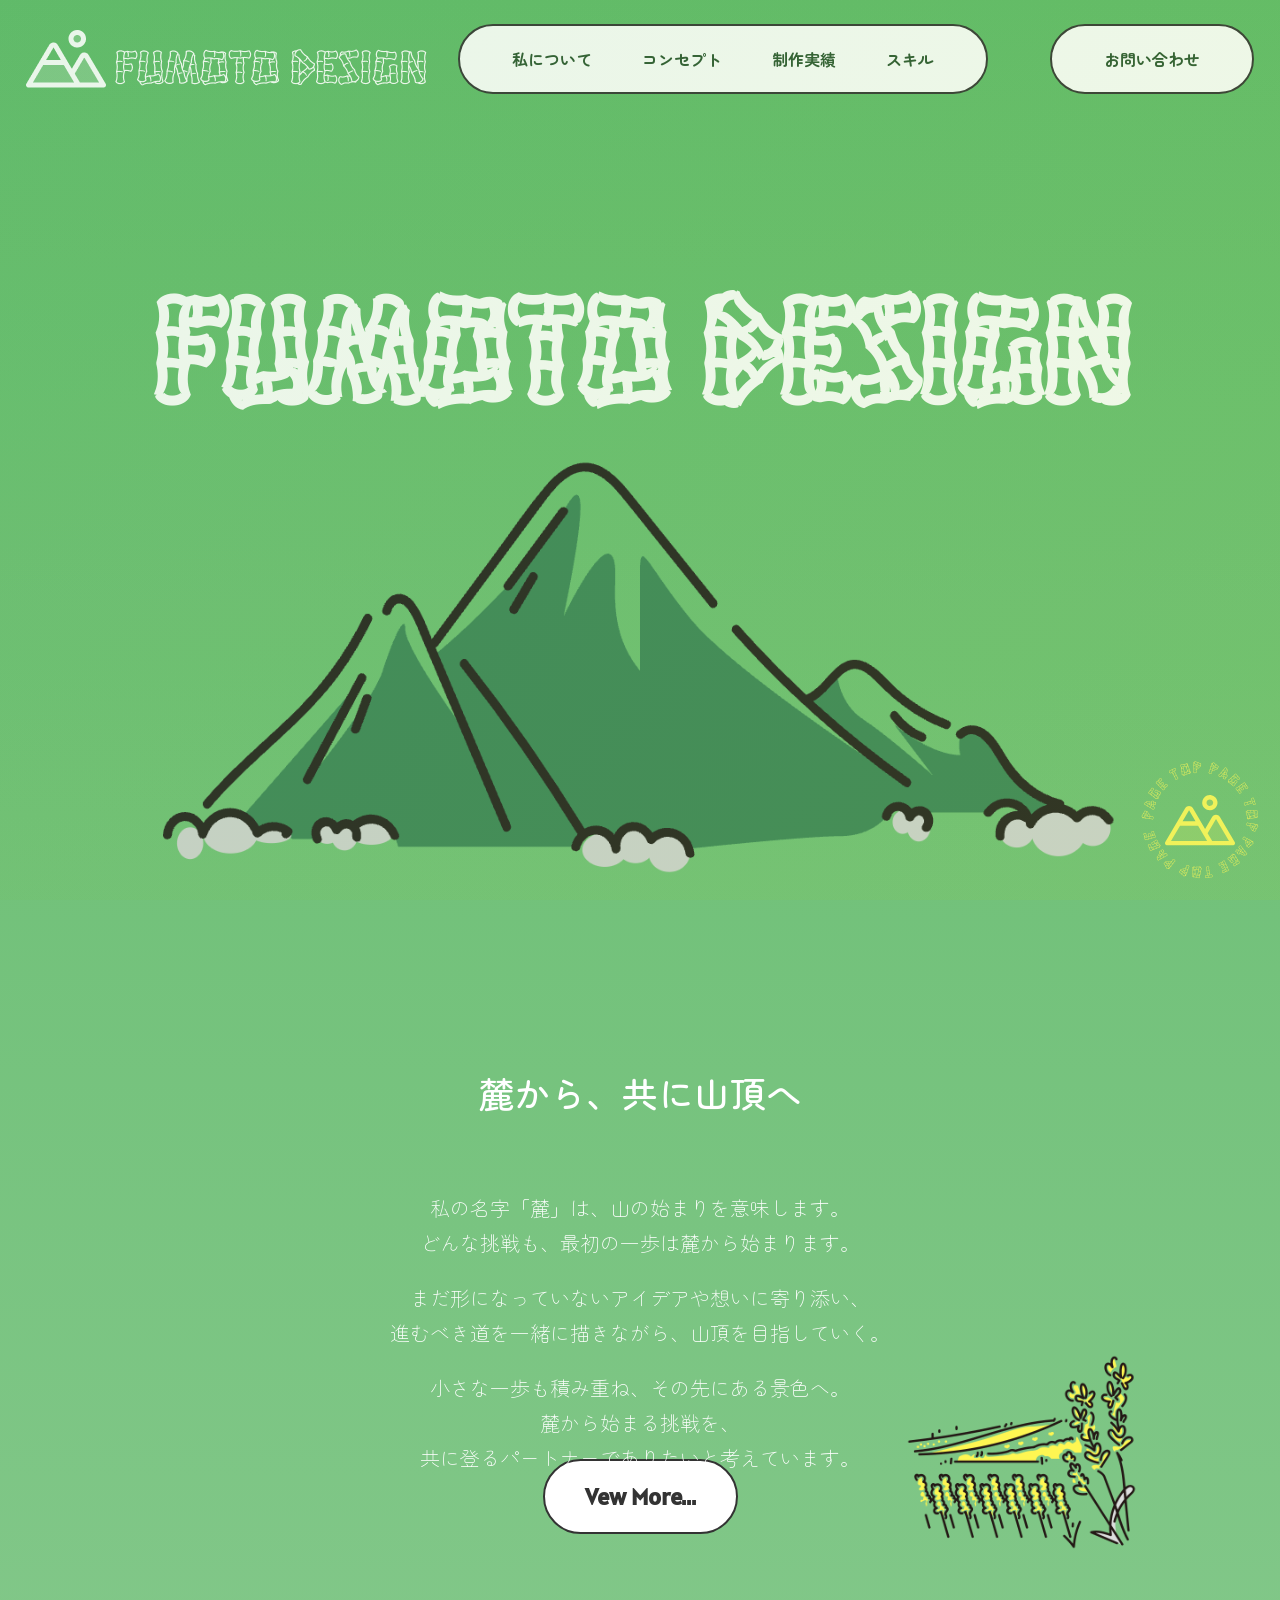
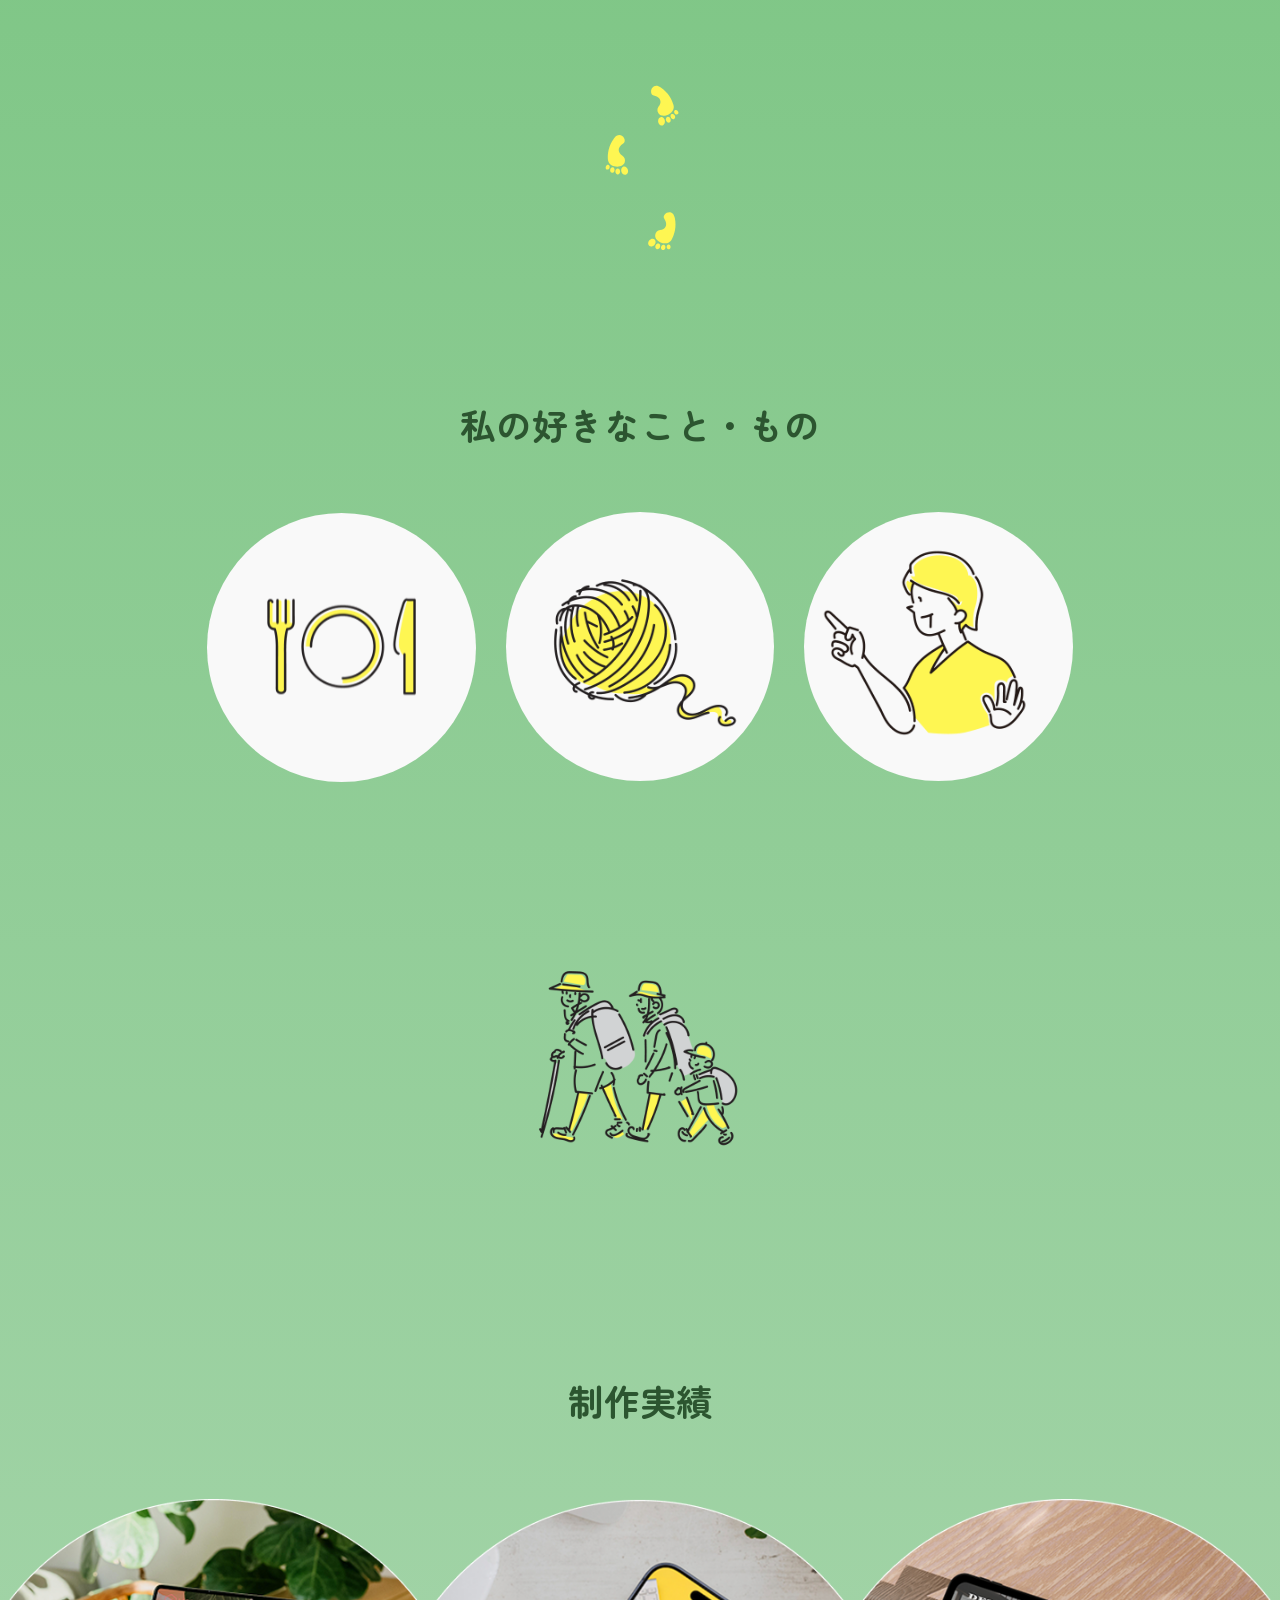
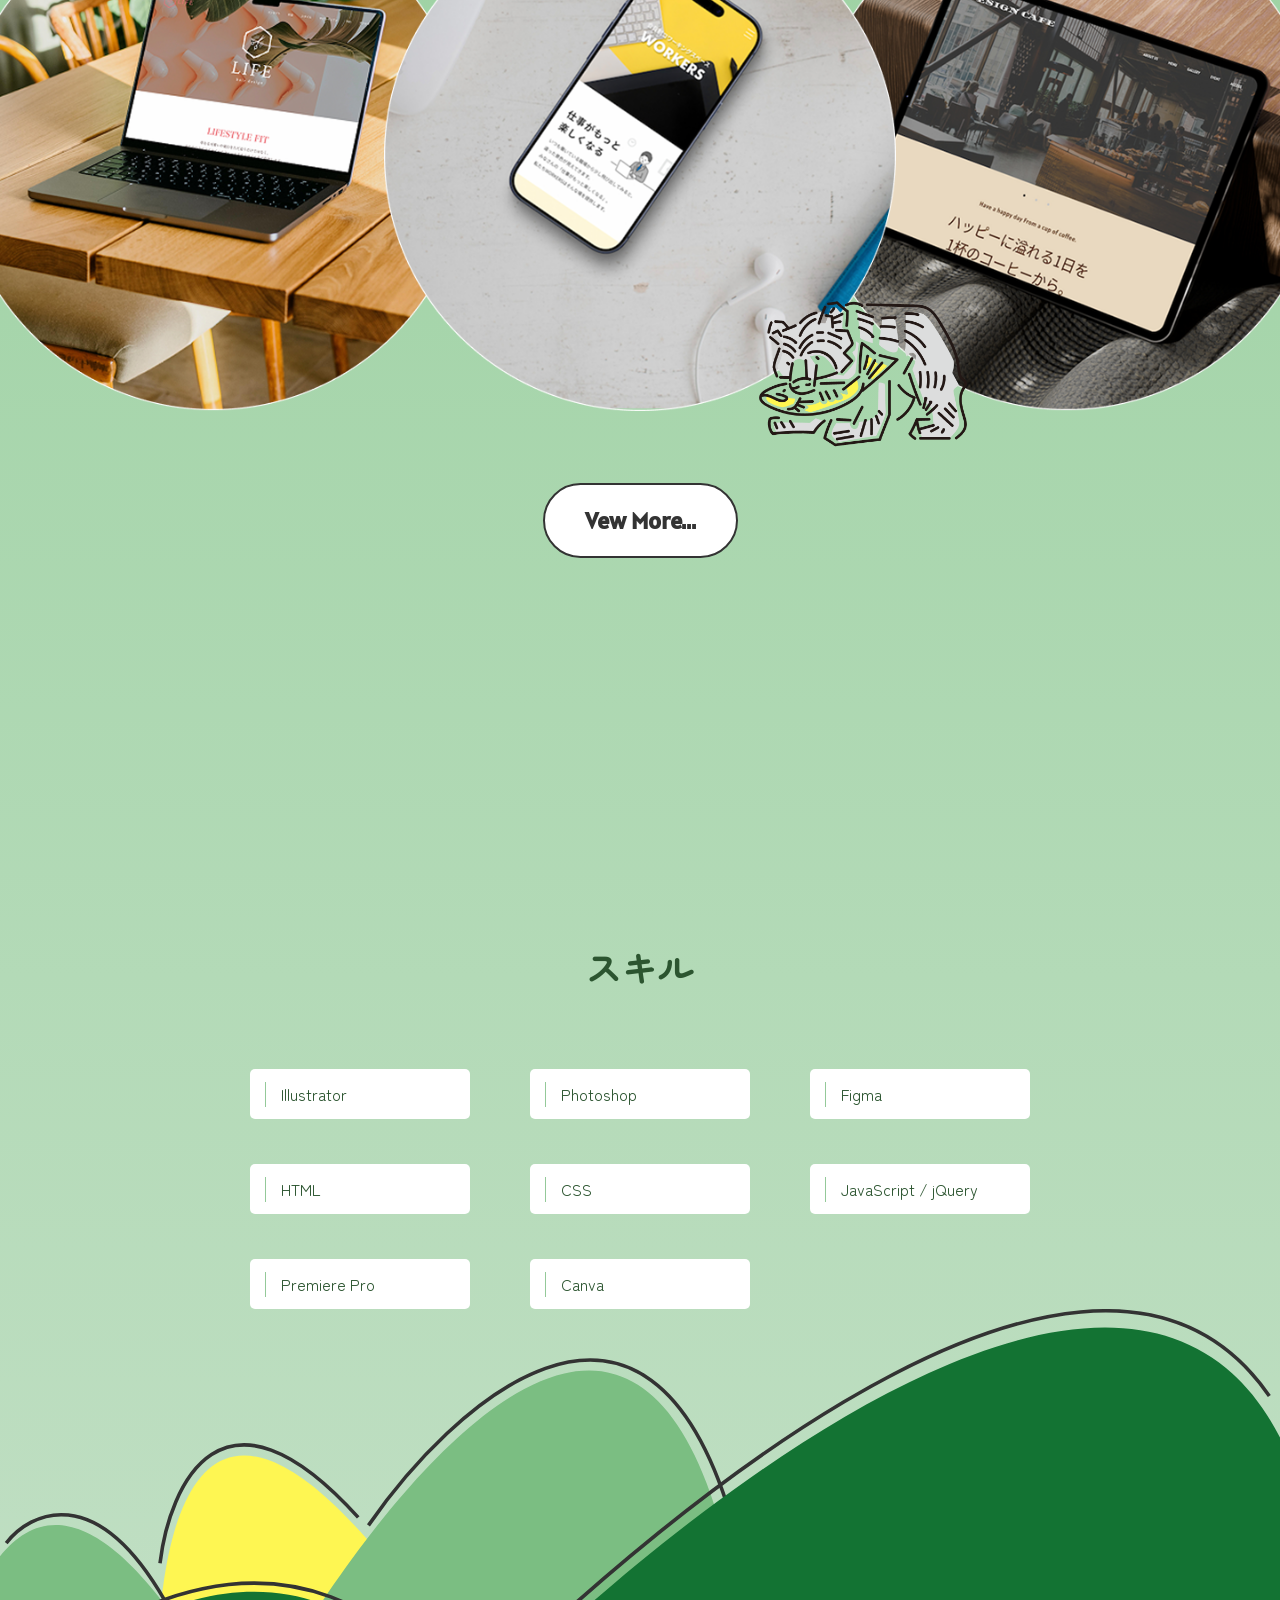
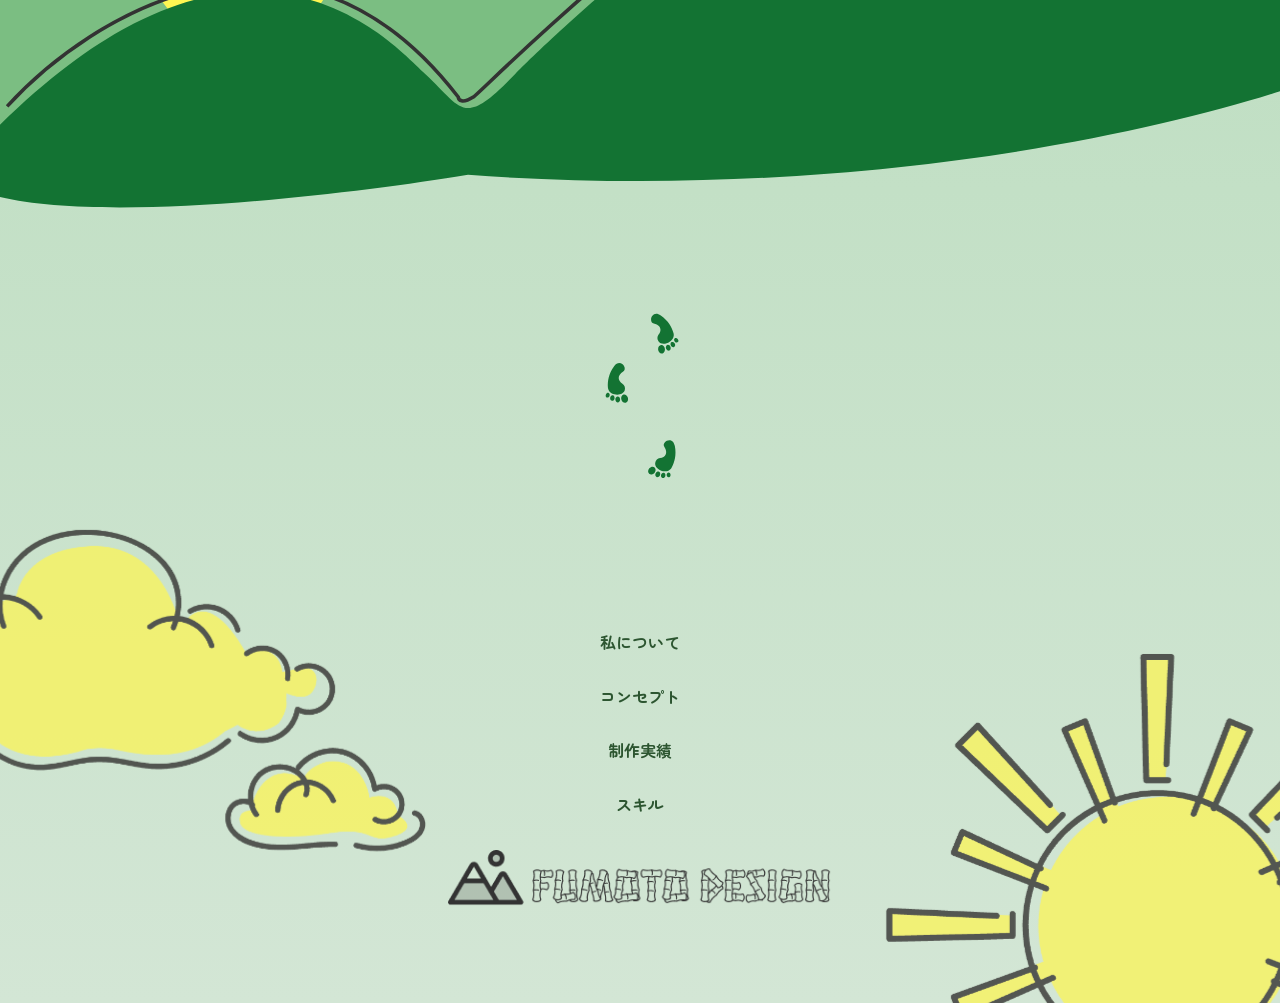
==== commit 12aea094: "リンクの変更" ====
--- a/index.html
+++ b/index.html
@@ -138,9 +138,9 @@
             <img src="./image/designcafe_sp.png" alt="デザインカフェの画像">
         </div>
         <div class="button2">
-            <button>
-                Vew More...
-            </button>
+            <a href="production.html"><button>
+                    Vew More...
+                </button></a>
         </div>
 
     </section>
--- a/css/about.css
+++ b/css/about.css
@@ -315,6 +315,8 @@
 
 .removebutton button {
     background: #ffffff;
+    font-family: "Zen Maru Gothic";
+    color: #333333;
     padding: 15px 45px;
     font-size: 16px;
     border-radius: 50px;
